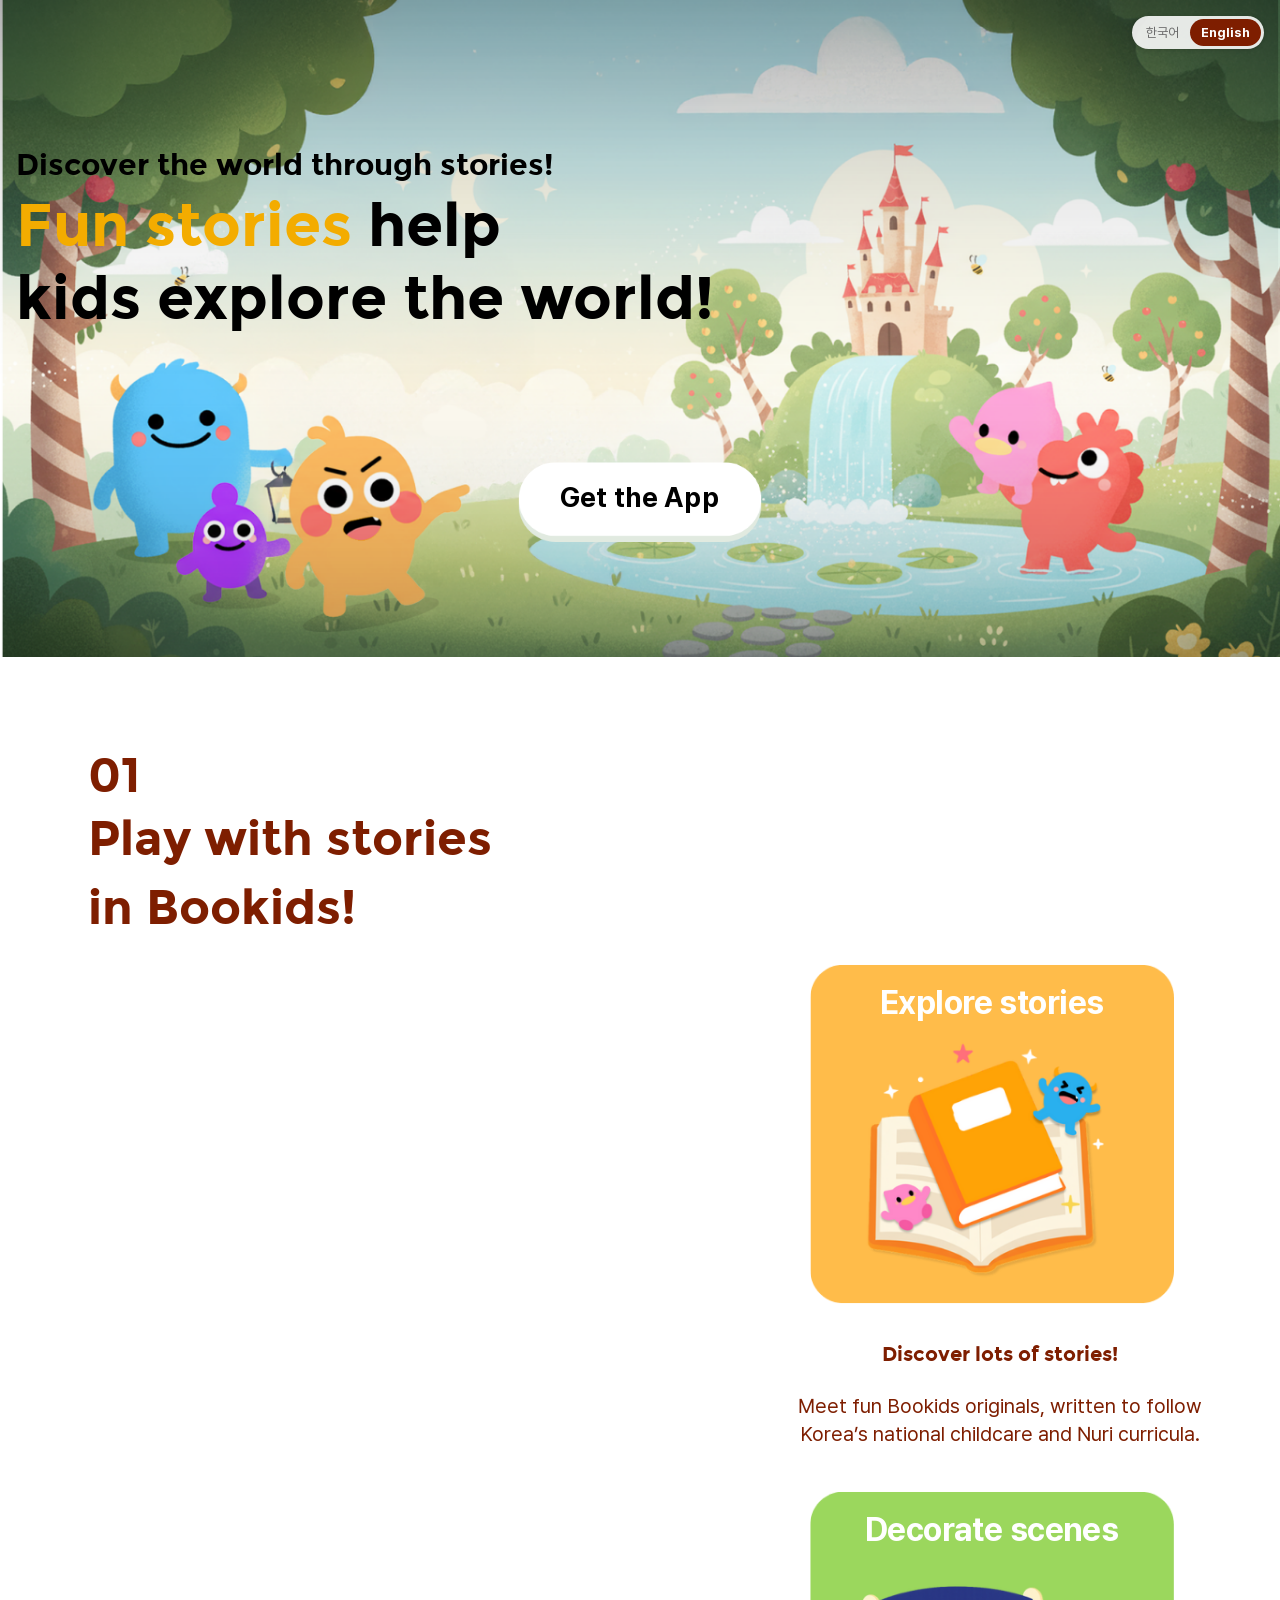
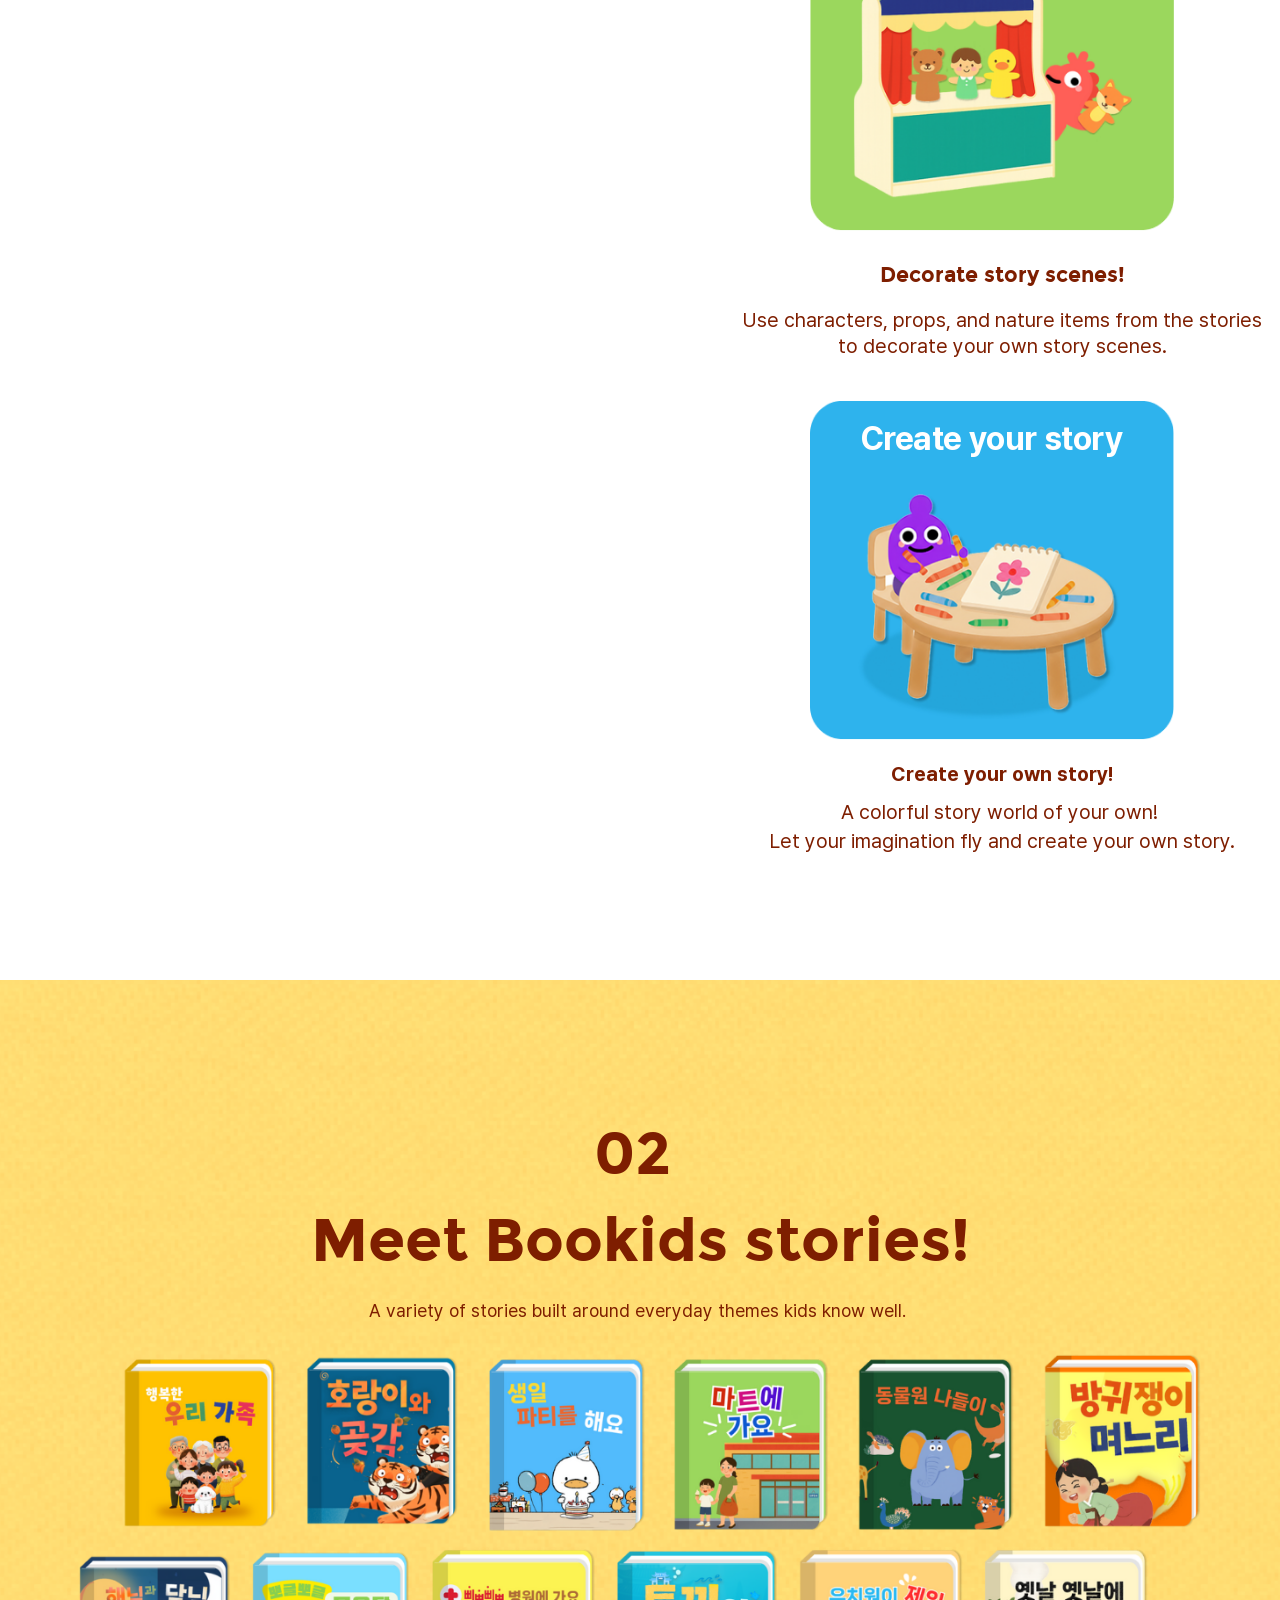
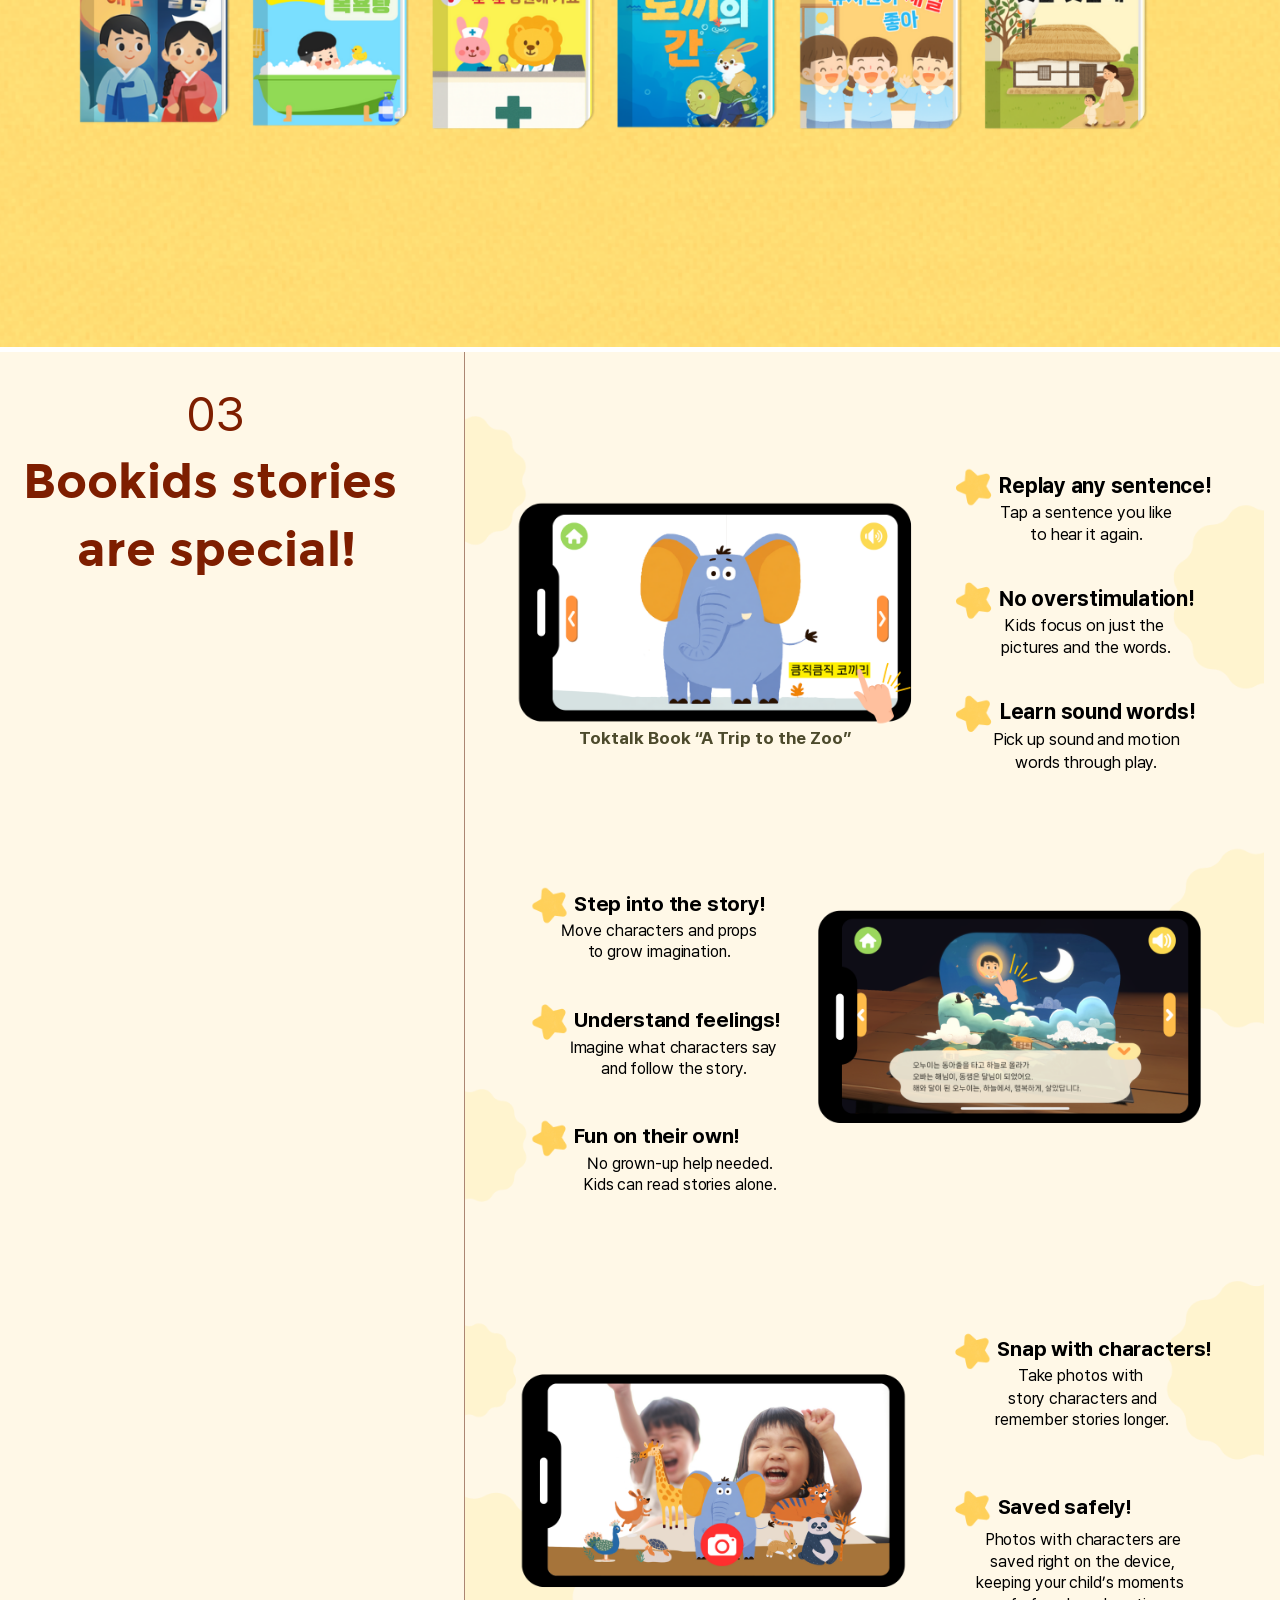
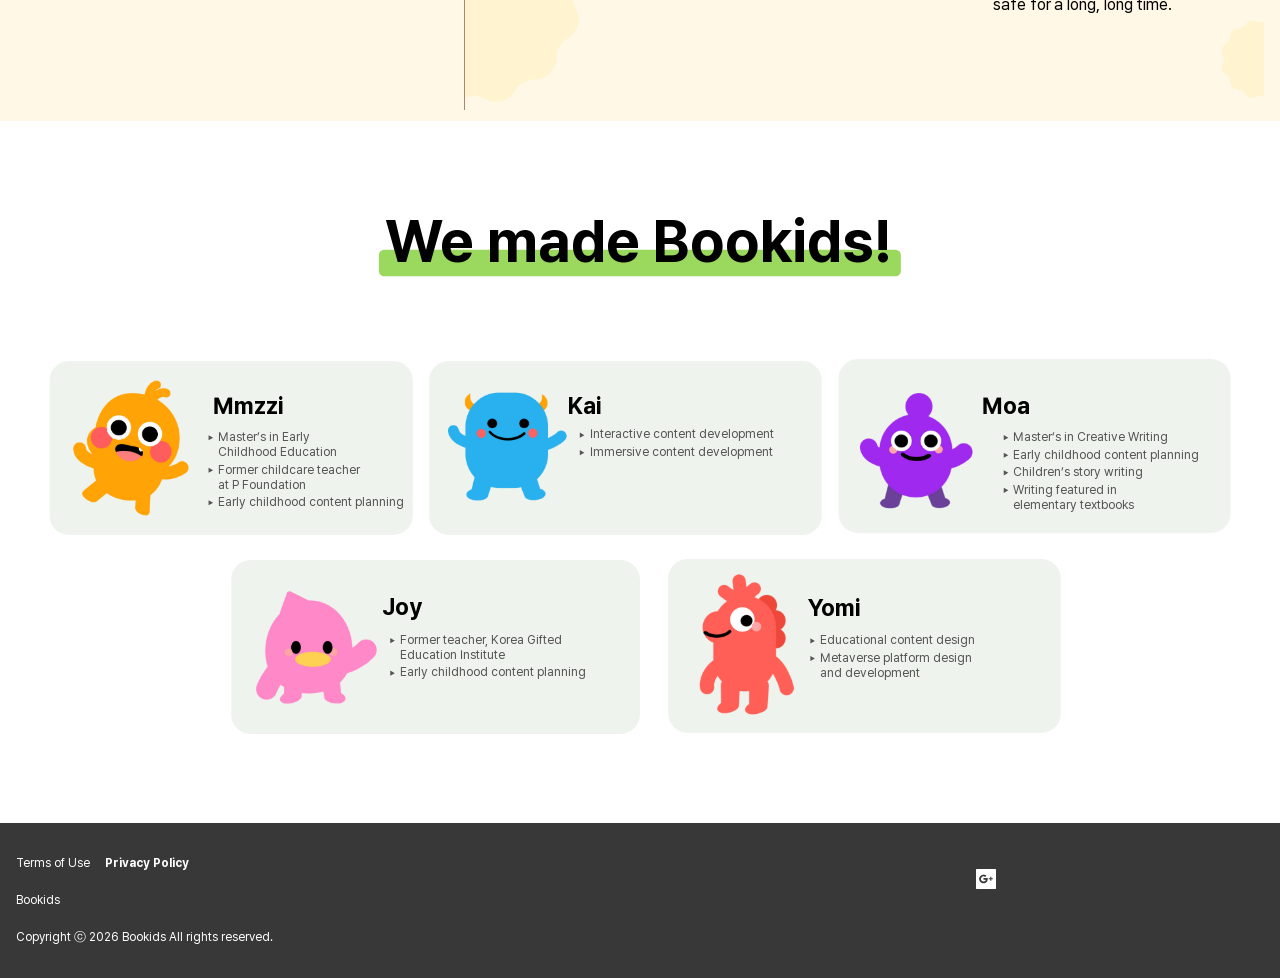
==== kr/en/apps/Bookids/index.html @ b11504cb "아임웹 이식" ====
<!DOCTYPE html>
<html lang="en">
<head>
	<meta charset="utf-8">
	<meta name="viewport" content="width=device-width,viewport-fit=cover,initial-scale=1.0,minimum-scale=1.0,maximum-scale=1.0,user-scalable=no">
	<title>Bookids</title>
	<meta name="description" content="Book for Kids">
	<meta name="keywords" content="Bookids">
	<meta name="application-name" content="Bookids">
	<meta name="msapplication-tooltip" content="Bookids">
	<meta name="theme-color" content="#7e1e00">
	<meta name="msapplication-navbutton-color" content="#7e1e00">
	<meta name="apple-mobile-web-app-status-bar-style" content="default">
	<meta name="naver-site-verification" content="f33d51a31ad42f6ec0239b4553263804b5e55a8d">
	<link rel="canonical" href="https://www.bookidsnco.com/kr/en/apps/Bookids/">
	<link rel="alternate" hreflang="ko" href="https://www.bookidsnco.com/kr/ko/apps/Bookids/">
	<link rel="alternate" hreflang="en" href="https://www.bookidsnco.com/kr/en/apps/Bookids/">
	<link rel="alternate" hreflang="x-default" href="https://www.bookidsnco.com/">

	<meta property="og:type" content="website">
	<meta property="og:url" content="https://www.bookidsnco.com/kr/en/apps/Bookids/">
	<meta property="og:title" content="Bookids">
	<meta property="og:description" content="Book for Kids">
	<meta property="og:image" content="https://www.bookidsnco.com/assets/images/logo.png">
	<meta property="og:image:width" content="673">
	<meta property="og:image:height" content="262">

	<link rel="icon" type="image/png" sizes="196x196" href="../../../../assets/images/icons/favicon-196.png">
	<link rel="apple-touch-icon-precomposed" sizes="152x152" href="../../../../assets/images/icons/apple-touch-icon-152.png">
	<meta name="msapplication-TileImage" content="../../../../assets/images/icons/ms-tile-144.png">
	<meta name="msapplication-square310x310logo" content="../../../../assets/images/icons/ms-square-310.png">

	<link rel="stylesheet" href="../../../../assets/fonts/pretendard/pretendard-dynamic-subset.css">
	<link rel="stylesheet" href="../../../../assets/css/style.css">
	<link rel="stylesheet" href="../../../../assets/css/site.css">
	<script>document.documentElement.className += ' js';</script>

	<script type="application/ld+json">
	{
		"@context": "https://schema.org",
		"@type": "Organization",
		"name": "Bookids",
		"url": "https://www.bookidsnco.com",
		"address": {
			"@type": "PostalAddress",
			"addressCountry": "KR",
			"streetAddress": "서울 강북구 노해로8길 22 (수유동, 경남아너스빌)",
			"postalCode": "01073"
		}
	}
	</script>
</head>
<body>
<nav class="language-switch" aria-label="Language">
	<a href="../../../ko/apps/Bookids/" lang="ko" hreflang="ko" data-language="ko">한국어</a>
	<a href="../../../en/apps/Bookids/" lang="en" hreflang="en" data-language="en" aria-current="true">English</a>
</nav>

<main>

	<!-- ================= PC 화면 (992px 이상) ================= -->
	<div class="pc">

		<section class="sec pc-hero">
			<div class="sec__bg"></div>
			<div class="snow" aria-hidden="true"></div>
			<div class="col">
				<div class="t pc-hero__t1" data-anim="fadeInUp" data-dur="0.7">
					<div class="a"><h6><span class="f30 c-black">Discover the world through stories!</span></h6></div>
				</div>
				<div class="t pc-hero__t2" data-anim="fadeInUp" data-dur="1">
					<div class="a"><h2 class="al"><span class="f60 c-yellow">Fun stories</span><span class="f60 c-black"> help</span></h2></div>
				</div>
				<div class="t pc-hero__t3" data-anim="fadeInUp" data-dur="1">
					<div class="a"><h2 class="al"><span class="f60 c-black">kids explore the world!</span></h2></div>
				</div>
				<div class="pc-hero__btn" data-anim="jackInTheBox" data-dur="0.7" data-delay="1">
					<a class="app-btn a" href="https://bookidsnco.firebaseapp.com/kr/ko/apps/Bookids/open?utm_source=homepage&amp;utm_medium=website&amp;utm_campaign=download_button&amp;utm_content=en_pc">
						<img src="../../../../assets/images/btn-app-download.png" width="310" height="102" alt="Get the App">
						<svg viewBox="0 0 310 102" aria-hidden="true"><text class="ov-button" x="154.7" y="57.5">Get the App</text></svg>
						<span class="app-btn__hover" aria-hidden="true"><svg viewBox="0 0 308 102" preserveAspectRatio="xMidYMid slice" aria-hidden="true"><text class="ov-button" x="153.7" y="57.5">Get the App</text></svg></span>
					</a>
				</div>
			</div>
		</section>

		<div class="pc-play">
			<section class="pc-play__head">
				<div class="col">
					<div class="t pc-play__t1" data-anim="fadeInUp" data-dur="0.9">
						<div class="a"><h2 class="al"><span class="f48"><strong>01</strong></span></h2></div>
					</div>
					<div class="t pc-play__t2" data-anim="fadeInUp" data-dur="0.9">
						<div class="a">
							<h6 class="al lh2"><span class="f48">Play with stories&nbsp;</span></h6>
							<h6 class="al lh2"><span class="f48">in Bookids!</span></h6>
						</div>
					</div>
				</div>
			</section>

			<section class="pc-card">
				<div class="col pc-card__aside">
					<div class="pic pc-card__img" data-anim="fadeInUp" data-dur="0.9" data-delay="0.7">
						<div class="a overlay">
							<img src="../../../../assets/images/feature-stories.png" width="398" height="372" alt="Explore stories" loading="lazy">
							<svg viewBox="0 0 398 372" aria-hidden="true"><text class="ov-feature" x="198.9" y="55">Explore stories</text></svg>
						</div>
					</div>
					<div class="t pc-card__title" data-anim="fadeInUp" data-dur="0.9">
						<div class="a"><h6 class="ac lh2"><span class="f20">Discover lots of stories!&nbsp;</span></h6></div>
					</div>
					<div class="t pc-card__desc" data-anim="fadeInUp" data-dur="0.9">
						<div class="a">
							<p class="ac"><span class="f20">Meet fun Bookids originals, written to follow&nbsp;</span></p>
							<p class="ac"><span class="f20">Korea’s national childcare and Nuri curricula.&nbsp;</span></p>
						</div>
					</div>
				</div>
			</section>

			<section class="pc-card">
				<div class="col pc-card__aside">
					<div class="pic pc-card__img" data-anim="fadeInUp" data-dur="0.9" data-delay="0.7">
						<div class="a overlay">
							<img src="../../../../assets/images/feature-decorate.png" width="398" height="372" alt="Decorate scenes" loading="lazy">
							<svg viewBox="0 0 398 372" aria-hidden="true"><text class="ov-feature" x="198.7" y="55">Decorate scenes</text></svg>
						</div>
					</div>
					<div class="t pc-card__title" data-anim="fadeInUp" data-dur="0.9">
						<div class="a"><h6 class="ac">Decorate story scenes!</h6></div>
					</div>
					<div class="t pc-card__desc" data-anim="fadeInUp" data-dur="0.9">
						<div class="a">
							<p class="ac lh15"><span class="f20">Use characters, props, and nature items from the stories</span></p>
							<p class="ac lh15"><span class="f20">to decorate your own story scenes.</span></p>
						</div>
					</div>
				</div>
			</section>

			<section class="pc-card">
				<div class="col pc-card__aside">
					<div class="pic pc-card__img" data-anim="fadeInUp" data-dur="0.9" data-delay="0.7">
						<div class="a overlay">
							<img src="../../../../assets/images/feature-create.png" width="398" height="372" alt="Create your story" loading="lazy">
							<svg viewBox="0 0 398 372" aria-hidden="true"><text class="ov-feature" x="198.6" y="55">Create your story</text></svg>
						</div>
					</div>
					<div class="t pc-card__title" data-anim="fadeInUp" data-dur="0.9">
						<div class="a"><p class="ac lh2"><span class="f20"><strong>Create your own story!</strong></span></p></div>
					</div>
					<div class="t pc-card__desc" data-anim="fadeInUp" data-dur="0.9">
						<div class="a">
							<p class="ac"><span class="f20">A colorful story world of your own!&nbsp;</span></p>
							<p class="ac"><span class="f20">Let your imagination fly and create your own story.</span></p>
						</div>
					</div>
				</div>
			</section>
		</div>

		<div class="pc-gap-82"></div>

		<section class="sec pc-books">
			<div class="sec__bg"></div>
			<div class="col">
				<div class="t pc-books__title" data-anim="fadeInUp" data-dur="0.7">
					<div class="a">
						<h1 class="ac lh1"><span class="f60">02&nbsp;</span></h1>
						<h1 class="ac lh1"><span class="f60">Meet Bookids stories!</span></h1>
					</div>
				</div>
				<div class="t pc-books__desc" data-anim="fadeInUp" data-dur="0.7">
					<div class="a"><p class="ac lh15"><span class="f18">A variety of stories built around everyday themes kids know well.&nbsp;</span></p></div>
				</div>
				<div class="pic pc-books__img">
					<img src="../../../../assets/images/books.png" width="1278" height="428" alt="Bookids storybook covers" loading="lazy">
				</div>
			</div>
		</section>

		<div class="pc-gap-5"></div>

		<section class="pc-special">
			<div class="pc-special__aside">
				<div class="pc-special__sticky">
					<div class="t pc-special__t">
						<div class="a">
							<p class="ac lh115"><span class="f48">03</span></p>
							<h6 class="ac lh15"><span class="f48">Bookids stories&nbsp;</span></h6>
							<h6 class="ac lh15"><span class="f48">are special!</span></h6>
							<p><br></p>
						</div>
					</div>
				</div>
			</div>
			<div class="pc-special__main">
				<div class="overlay">
					<img src="../../../../assets/images/special-1.png" width="1920" height="1080" alt="Replay any sentence, no overstimulation, learn sound words" loading="lazy">
					<svg viewBox="0 0 1920 1080" preserveAspectRatio="xMidYMid slice" aria-hidden="true"><text class="ov-title" x="1276.5" y="330.2">Replay any sentence!</text><text class="ov-text" x="1480.1" y="390.5">Tap a sentence you like</text><text class="ov-text" x="1480.5" y="442.5">to hear it again.</text><text class="ov-title" x="1276" y="596.2">No overstimulation!</text><text class="ov-text" x="1475.6" y="655.5">Kids focus on just the</text><text class="ov-text" x="1480.2" y="707.5">pictures and the words.</text><text class="ov-title" x="1278" y="862.2">Learn sound words!</text><text class="ov-text" x="1480.3" y="923.5">Pick up sound and motion</text><text class="ov-text" x="1480.3" y="976.5">words through play.</text><text class="ov-caption" x="608.1" y="920.5">Toktalk Book “A Trip to the Zoo”</text></svg>
				</div>
				<div class="overlay">
					<img src="../../../../assets/images/special-2.png" width="1920" height="1080" alt="Step into the story, understand feelings, fun on their own" loading="lazy">
					<svg viewBox="0 0 1920 1080" aria-hidden="true"><text class="ov-title" x="262" y="237.2">Step into the story!</text><text class="ov-text" x="466.9" y="298.5">Move characters and props</text><text class="ov-text" x="466.8" y="349.5">to grow imagination.</text><text class="ov-title" x="262.5" y="516.2">Understand feelings!</text><text class="ov-text" x="501.1" y="578.5">Imagine what characters say</text><text class="ov-text" x="501.8" y="630.5">and follow the story.</text><text class="ov-title" x="263" y="796.2">Fun on their own!</text><text class="ov-text" x="516.3" y="858.5">No grown-up help needed.</text><text class="ov-text" x="515.9" y="909.5">Kids can read stories alone.</text></svg>
				</div>
				<div class="overlay">
					<img src="../../../../assets/images/special-3.png" width="1920" height="1080" alt="Snap with characters, saved safely" loading="lazy">
					<svg viewBox="0 0 1920 1080" aria-hidden="true"><text class="ov-title" x="1279" y="228.2">Snap with characters!</text><text class="ov-text" x="1479.1" y="289.5">Take photos with</text><text class="ov-text" x="1483.7" y="342.5">story characters and</text><text class="ov-text" x="1483.4" y="393.5">remember stories longer.</text><text class="ov-title" x="1280" y="608.2">Saved safely!</text><text class="ov-text" x="1483.9" y="681.5">Photos with characters are</text><text class="ov-text" x="1483.9" y="734.5">saved right on the device,</text><text class="ov-text" x="1478.6" y="785.5">keeping your child’s moments</text><text class="ov-text" x="1484" y="837.5">safe for a long, long time.</text></svg>
				</div>
			</div>
		</section>

		<div class="pc-gap-11"></div>

		<section class="pc-team">
			<div class="team">
				<svg viewBox="0 0 1920 1080"><rect class="ov-bar" x="558.3" y="198" width="803" height="41" rx="8"/><text class="ov-heading" x="957.3" y="217.5">We made Bookids!</text></svg>
				<div class="team-card team-card--ddobi">
					<img class="team-card__background" src="../../../../assets/images/team/ddobi-background.png" width="560" height="268" alt="" loading="lazy">
					<img class="team-card__character" src="../../../../assets/images/team/ddobi-character.png" width="185" height="215" alt="" loading="lazy">
					<svg viewBox="0 0 560 268"><text class="ov-name" x="252" y="81">Mmzzi</text><path class="ov-dot" d="M245.5 114.1L252.5 118.1L245.5 122.1Z"/><text class="ov-bullet" x="260.5" y="123.2">Master’s in Early</text><text class="ov-bullet" x="260.5" y="146.2">Childhood Education</text><path class="ov-dot" d="M245.5 164.1L252.5 168.1L245.5 172.1Z"/><text class="ov-bullet" x="260.5" y="173.2">Former childcare teacher</text><text class="ov-bullet" x="260.5" y="196.2">at P Foundation</text><path class="ov-dot" d="M245.5 214.1L252.5 218.1L245.5 222.1Z"/><text class="ov-bullet" x="260.5" y="223.2">Early childhood content planning</text></svg>
				</div>
				<div class="team-card team-card--chacha">
					<img class="team-card__background" src="../../../../assets/images/team/chacha-background.png" width="605" height="268" alt="" loading="lazy">
					<img class="team-card__character" src="../../../../assets/images/team/chacha-character.png" width="189" height="172" alt="" loading="lazy">
					<svg viewBox="0 0 605 268"><text class="ov-name" x="214" y="81">Kai</text><path class="ov-dot" d="M232 110.1L239 114.1L232 118.1Z"/><text class="ov-bullet" x="247" y="119.2">Interactive content development</text><path class="ov-dot" d="M232 137.1L239 141.1L232 145.1Z"/><text class="ov-bullet" x="247" y="146.2">Immersive content development</text></svg>
				</div>
				<div class="team-card team-card--mari">
					<img class="team-card__background" src="../../../../assets/images/team/mari-background.png" width="606" height="268" alt="" loading="lazy">
					<img class="team-card__character" src="../../../../assets/images/team/mari-character.png" width="178" height="185" alt="" loading="lazy">
					<svg viewBox="0 0 606 268"><text class="ov-name" x="221" y="84">Moa</text><path class="ov-dot" d="M255 117.1L262 121.1L255 125.1Z"/><text class="ov-bullet" x="270" y="126.2">Master’s in Creative Writing</text><path class="ov-dot" d="M255 144.1L262 148.1L255 152.1Z"/><text class="ov-bullet" x="270" y="153.2">Early childhood content planning</text><path class="ov-dot" d="M255 171.1L262 175.1L255 179.1Z"/><text class="ov-bullet" x="270" y="180.2">Children’s story writing</text><path class="ov-dot" d="M255 198.1L262 202.1L255 206.1Z"/><text class="ov-bullet" x="270" y="207.2">Writing featured in</text><text class="ov-bullet" x="270" y="230.2">elementary textbooks</text></svg>
				</div>
				<div class="team-card team-card--miho">
					<img class="team-card__background" src="../../../../assets/images/team/miho-background.png" width="630" height="268" alt="" loading="lazy">
					<img class="team-card__character" src="../../../../assets/images/team/miho-character.png" width="192" height="180" alt="" loading="lazy">
					<svg viewBox="0 0 630 268"><text class="ov-name" x="232" y="85">Joy</text><path class="ov-dot" d="M245 120.1L252 124.1L245 128.1Z"/><text class="ov-bullet" x="260" y="129.2">Former teacher, Korea Gifted</text><text class="ov-bullet" x="260" y="152.2">Education Institute</text><path class="ov-dot" d="M245 170.1L252 174.1L245 178.1Z"/><text class="ov-bullet" x="260" y="179.2">Early childhood content planning</text></svg>
				</div>
				<div class="team-card team-card--kuku">
					<img class="team-card__background" src="../../../../assets/images/team/kuku-background.png" width="605" height="268" alt="" loading="lazy">
					<img class="team-card__character" src="../../../../assets/images/team/kuku-character.png" width="150" height="222" alt="" loading="lazy">
					<svg viewBox="0 0 605 268"><text class="ov-name" x="215" y="88">Yomi</text><path class="ov-dot" d="M219 122.1L226 126.1L219 130.1Z"/><text class="ov-bullet" x="234" y="131.2">Educational content design</text><path class="ov-dot" d="M219 149.1L226 153.1L219 157.1Z"/><text class="ov-bullet" x="234" y="158.2">Metaverse platform design</text><text class="ov-bullet" x="234" y="181.2">and development</text></svg>
				</div>
			</div>
		</section>

	</div>

	<!-- ================= 모바일 화면 (991px 이하) ================= -->
	<div class="mo">

		<section class="sec mo-hero">
			<div class="sec__bg"></div>
			<div class="col">
				<div class="t mo-hero__t1" data-anim="fadeInUp" data-dur="0.7">
					<div class="a"><h6 class="al lh115"><span class="f40 c-black">Learn the world&nbsp;</span><span class="c-black"><br></span><span class="f40 c-black">with stories!</span></h6></div>
				</div>
				<div class="t mo-hero__t2" data-anim="fadeInUp" data-dur="0.7">
					<div class="a"><h6 class="al"><span class="f16 c-black">Fun stories help</span><span class="c-black"><br>kids explore the world.&nbsp;</span></h6></div>
				</div>
				<div class="mo-hero__btn" data-anim="rotateIn" data-dur="0.7">
					<a class="app-btn a" href="https://bookidsnco.firebaseapp.com/kr/ko/apps/Bookids/open?utm_source=homepage&amp;utm_medium=website&amp;utm_campaign=download_button&amp;utm_content=en_mobile">
						<img src="../../../../assets/images/btn-app-download.png" width="310" height="102" alt="Get the App">
						<svg viewBox="0 0 310 102" aria-hidden="true"><text class="ov-button" x="154.7" y="57.5">Get the App</text></svg>
						<span class="app-btn__hover" aria-hidden="true"><svg viewBox="0 0 308 102" preserveAspectRatio="xMidYMid slice" aria-hidden="true"><text class="ov-button" x="153.7" y="57.5">Get the App</text></svg></span>
					</a>
				</div>
			</div>
		</section>

		<section class="mo-play">
			<div class="col">
				<div class="t mo-play__title" data-anim="fadeInUp" data-dur="0.7">
					<div class="a">
						<h6><span class="f36">01&nbsp;</span></h6>
						<h6><span class="f36">Play with stories&nbsp;</span></h6>
						<h6><span class="f36">in Bookids!</span></h6>
					</div>
				</div>

				<div class="pic mo-play__img">
					<div class="overlay">
						<img src="../../../../assets/images/feature-stories.png" width="398" height="372" style="height:236px" alt="Explore stories" loading="lazy">
						<svg viewBox="0 0 398 372" aria-hidden="true"><text class="ov-feature" x="198.9" y="55">Explore stories</text></svg>
					</div>
				</div>
				<div class="t">
					<div class="a"><h6 class="ac"><span class="f20">Discover lots of stories!</span></h6></div>
				</div>
				<div class="t">
					<div class="a">
						<p class="ac"><span class="f20">Fun Bookids originals based on</span></p>
						<p class="ac"><span class="f20">the 2019 revised Nuri Curriculum.</span></p>
					</div>
				</div>

				<div class="pic mo-play__img">
					<div class="overlay">
						<img src="../../../../assets/images/feature-decorate.png" width="398" height="372" style="height:251px" alt="Decorate scenes" loading="lazy">
						<svg viewBox="0 0 398 372" aria-hidden="true"><text class="ov-feature" x="198.7" y="55">Decorate scenes</text></svg>
					</div>
				</div>
				<div class="t">
					<div class="a"><h6 class="ac"><span class="f20">Decorate story scenes!</span></h6></div>
				</div>
				<div class="t">
					<div class="a">
						<p class="ac"><span class="f20">Use characters, props,&nbsp;</span></p>
						<p class="ac"><span class="f20">and nature items from the stories</span></p>
						<p class="ac"><span class="f20">to decorate your own story scenes.</span></p>
					</div>
				</div>

				<div class="pic mo-play__img">
					<div class="overlay">
						<img src="../../../../assets/images/feature-create.png" width="398" height="372" style="height:254px" alt="Create your story" loading="lazy">
						<svg viewBox="0 0 398 372" aria-hidden="true"><text class="ov-feature" x="198.6" y="55">Create your story</text></svg>
					</div>
				</div>
				<div class="t">
					<div class="a"><h6 class="ac"><span class="f20">Create your own story!</span></h6></div>
				</div>
				<div class="t">
					<div class="a">
						<p class="ac"><span class="f20">A colorful story world of your own!</span></p>
						<p class="ac"><span class="f20">Let your imagination fly</span></p>
						<p class="ac"><span class="f20">and create your own story.</span></p>
					</div>
				</div>
			</div>
		</section>

		<section class="sec mo-books">
			<div class="sec__bg"></div>
			<div class="col">
				<div class="t mo-books__title" data-anim="fadeInUp" data-dur="0.7">
					<div class="a">
						<h6><span class="f36">03</span></h6>
						<h6><span class="f36">Meet&nbsp;</span></h6>
						<h6><span class="f36">Bookids stories!</span></h6>
					</div>
				</div>
				<div class="t mo-books__desc" data-anim="fadeInUp" data-dur="0.7">
					<div class="a">
						<p class="ac"><span class="f20">A variety of stories built around</span></p>
						<p class="ac"><span class="f20">everyday themes kids know well.</span></p>
					</div>
				</div>
				<div class="mo-books__img">
					<img src="../../../../assets/images/books.png" width="1278" height="428" alt="Bookids storybook covers" loading="lazy">
				</div>
			</div>
		</section>

		<section class="mo-special">
			<div class="col">
				<div class="t mo-special__title" data-anim="fadeInUp" data-dur="0.7">
					<div class="a">
						<h6><span class="f36">03</span></h6>
						<h6><span class="f36">Bookids stories&nbsp;</span></h6>
						<h6><span class="f36">are special!</span></h6>
					</div>
				</div>
				<div class="overlay">
					<img src="../../../../assets/images/special-1.png" width="1920" height="1080" alt="Replay any sentence, no overstimulation, learn sound words" loading="lazy">
					<svg viewBox="0 0 1920 1080" aria-hidden="true"><text class="ov-title" x="1276.5" y="330.2">Replay any sentence!</text><text class="ov-text" x="1480.1" y="390.5">Tap a sentence you like</text><text class="ov-text" x="1480.5" y="442.5">to hear it again.</text><text class="ov-title" x="1276" y="596.2">No overstimulation!</text><text class="ov-text" x="1475.6" y="655.5">Kids focus on just the</text><text class="ov-text" x="1480.2" y="707.5">pictures and the words.</text><text class="ov-title" x="1278" y="862.2">Learn sound words!</text><text class="ov-text" x="1480.3" y="923.5">Pick up sound and motion</text><text class="ov-text" x="1480.3" y="976.5">words through play.</text><text class="ov-caption" x="608.1" y="920.5">Toktalk Book “A Trip to the Zoo”</text></svg>
				</div>
				<div class="overlay">
					<img src="../../../../assets/images/special-2.png" width="1920" height="1080" alt="Step into the story, understand feelings, fun on their own" loading="lazy">
					<svg viewBox="0 0 1920 1080" aria-hidden="true"><text class="ov-title" x="262" y="237.2">Step into the story!</text><text class="ov-text" x="466.9" y="298.5">Move characters and props</text><text class="ov-text" x="466.8" y="349.5">to grow imagination.</text><text class="ov-title" x="262.5" y="516.2">Understand feelings!</text><text class="ov-text" x="501.1" y="578.5">Imagine what characters say</text><text class="ov-text" x="501.8" y="630.5">and follow the story.</text><text class="ov-title" x="263" y="796.2">Fun on their own!</text><text class="ov-text" x="516.3" y="858.5">No grown-up help needed.</text><text class="ov-text" x="515.9" y="909.5">Kids can read stories alone.</text></svg>
				</div>
				<div class="overlay">
					<img src="../../../../assets/images/special-3.png" width="1920" height="1080" alt="Snap with characters, saved safely" loading="lazy">
					<svg viewBox="0 0 1920 1080" aria-hidden="true"><text class="ov-title" x="1279" y="228.2">Snap with characters!</text><text class="ov-text" x="1479.1" y="289.5">Take photos with</text><text class="ov-text" x="1483.7" y="342.5">story characters and</text><text class="ov-text" x="1483.4" y="393.5">remember stories longer.</text><text class="ov-title" x="1280" y="608.2">Saved safely!</text><text class="ov-text" x="1483.9" y="681.5">Photos with characters are</text><text class="ov-text" x="1483.9" y="734.5">saved right on the device,</text><text class="ov-text" x="1478.6" y="785.5">keeping your child’s moments</text><text class="ov-text" x="1484" y="837.5">safe for a long, long time.</text></svg>
				</div>
			</div>
		</section>

		<section class="mo-team">
			<div class="col">
				<div class="team">
					<svg viewBox="0 0 1920 1080"><rect class="ov-bar" x="558.3" y="198" width="803" height="41" rx="8"/><text class="ov-heading" x="957.3" y="217.5">We made Bookids!</text></svg>
					<div class="team-card team-card--ddobi">
						<img class="team-card__background" src="../../../../assets/images/team/ddobi-background.png" width="560" height="268" alt="" loading="lazy">
						<img class="team-card__character" src="../../../../assets/images/team/ddobi-character.png" width="185" height="215" alt="" loading="lazy">
						<svg viewBox="0 0 560 268"><text class="ov-name" x="252" y="81">Mmzzi</text><path class="ov-dot" d="M245.5 114.1L252.5 118.1L245.5 122.1Z"/><text class="ov-bullet" x="260.5" y="123.2">Master’s in Early</text><text class="ov-bullet" x="260.5" y="146.2">Childhood Education</text><path class="ov-dot" d="M245.5 164.1L252.5 168.1L245.5 172.1Z"/><text class="ov-bullet" x="260.5" y="173.2">Former childcare teacher</text><text class="ov-bullet" x="260.5" y="196.2">at P Foundation</text><path class="ov-dot" d="M245.5 214.1L252.5 218.1L245.5 222.1Z"/><text class="ov-bullet" x="260.5" y="223.2">Early childhood content planning</text></svg>
					</div>
					<div class="team-card team-card--chacha">
						<img class="team-card__background" src="../../../../assets/images/team/chacha-background.png" width="605" height="268" alt="" loading="lazy">
						<img class="team-card__character" src="../../../../assets/images/team/chacha-character.png" width="189" height="172" alt="" loading="lazy">
						<svg viewBox="0 0 605 268"><text class="ov-name" x="214" y="81">Kai</text><path class="ov-dot" d="M232 110.1L239 114.1L232 118.1Z"/><text class="ov-bullet" x="247" y="119.2">Interactive content development</text><path class="ov-dot" d="M232 137.1L239 141.1L232 145.1Z"/><text class="ov-bullet" x="247" y="146.2">Immersive content development</text></svg>
					</div>
					<div class="team-card team-card--mari">
						<img class="team-card__background" src="../../../../assets/images/team/mari-background.png" width="606" height="268" alt="" loading="lazy">
						<img class="team-card__character" src="../../../../assets/images/team/mari-character.png" width="178" height="185" alt="" loading="lazy">
						<svg viewBox="0 0 606 268"><text class="ov-name" x="221" y="84">Moa</text><path class="ov-dot" d="M255 117.1L262 121.1L255 125.1Z"/><text class="ov-bullet" x="270" y="126.2">Master’s in Creative Writing</text><path class="ov-dot" d="M255 144.1L262 148.1L255 152.1Z"/><text class="ov-bullet" x="270" y="153.2">Early childhood content planning</text><path class="ov-dot" d="M255 171.1L262 175.1L255 179.1Z"/><text class="ov-bullet" x="270" y="180.2">Children’s story writing</text><path class="ov-dot" d="M255 198.1L262 202.1L255 206.1Z"/><text class="ov-bullet" x="270" y="207.2">Writing featured in</text><text class="ov-bullet" x="270" y="230.2">elementary textbooks</text></svg>
					</div>
					<div class="team-card team-card--miho">
						<img class="team-card__background" src="../../../../assets/images/team/miho-background.png" width="630" height="268" alt="" loading="lazy">
						<img class="team-card__character" src="../../../../assets/images/team/miho-character.png" width="192" height="180" alt="" loading="lazy">
						<svg viewBox="0 0 630 268"><text class="ov-name" x="232" y="85">Joy</text><path class="ov-dot" d="M245 120.1L252 124.1L245 128.1Z"/><text class="ov-bullet" x="260" y="129.2">Former teacher, Korea Gifted</text><text class="ov-bullet" x="260" y="152.2">Education Institute</text><path class="ov-dot" d="M245 170.1L252 174.1L245 178.1Z"/><text class="ov-bullet" x="260" y="179.2">Early childhood content planning</text></svg>
					</div>
					<div class="team-card team-card--kuku">
						<img class="team-card__background" src="../../../../assets/images/team/kuku-background.png" width="605" height="268" alt="" loading="lazy">
						<img class="team-card__character" src="../../../../assets/images/team/kuku-character.png" width="150" height="222" alt="" loading="lazy">
						<svg viewBox="0 0 605 268"><text class="ov-name" x="215" y="88">Yomi</text><path class="ov-dot" d="M219 122.1L226 126.1L219 130.1Z"/><text class="ov-bullet" x="234" y="131.2">Educational content design</text><path class="ov-dot" d="M219 149.1L226 153.1L219 157.1Z"/><text class="ov-bullet" x="234" y="158.2">Metaverse platform design</text><text class="ov-bullet" x="234" y="181.2">and development</text></svg>
					</div>
				</div>
			</div>
		</section>

		<section class="mo-info">
			<div class="col">
				<div class="mo-info__line" data-anim="fadeInUp" data-dur="0.7"><div class="a"></div></div>
				<div class="pic mo-info__logo" data-anim="fadeInUp" data-dur="0.7">
					<img class="a" src="../../../../assets/images/logo.png" width="673" height="262" alt="Bookids" loading="lazy">
				</div>
				<div class="t mo-info__text" data-anim="fadeInUp" data-dur="0.7">
					<div class="a">
						<p class="ac"><span class="f13">Bookids&amp;Co | CEO Kim Miji<br>Business registration no. 0399-43-01420&nbsp;</span></p>
						<p class="ac"><span class="f13">ddb.universe@gamail.com<br>Terms of Use | Privacy Policy</span></p>
					</div>
				</div>
			</div>
		</section>

	</div>
</main>

<footer class="footer">
	<div class="footer__inner">
		<div class="footer__main">
			<ul class="footer__nav">
				<li><a href="?mode=policy" data-policy="policy">Terms of Use</a></li>
				<li class="is-bold"><a href="?mode=privacy" data-policy="privacy">Privacy Policy</a></li>
			</ul>
			<div class="footer__brand">Bookids</div>
			<div class="footer__copy">Copyright ⓒ 2026 Bookids All rights reserved.</div>
		</div>
		<div class="footer__sns">
			<a href="mailto:support@bookidsnco.com">
				<svg viewBox="0 0 1024 1024" aria-hidden="true"><path transform="matrix(1 0 0 -1 0 960)" d="M992 960H32Q19 960 9.5 950.5Q0 941 0 928V-32Q0 -45 9.5 -54.5Q19 -64 32 -64H992Q1005 -64 1014.5 -54.5Q1024 -45 1024 -32V928Q1024 941 1014.5 950.5Q1005 960 992 960ZM542 290Q512 257 470 240Q429 224 385.0 224.5Q341 225 299 241Q256 258 224 291Q192 324 176 365Q160 407 160.5 450.0Q161 493 177 534Q194 575 227 608Q259 639 299 655Q338 671 379.5 672.0Q421 673 461 658Q501 644 534 614L469 549Q433 584 380.5 582.5Q328 581 291 544Q253 506 252.0 450.0Q251 394 290 355Q328 316 385.0 315.5Q442 315 478 354Q488 364 494.0 377.0Q500 390 502 405H384V494H595Q604 437 592.0 383.0Q580 329 542 290ZM864 432H786V354H730V432H651V488H730V566H786V488H864Z"/></svg>
				<span class="sr-only">Email us</span>
			</a>
		</div>
	</div>
</footer>

<script src="../../../../assets/js/site.js" defer></script>
<script src="../../../../assets/js/main.js" defer></script>
</body>
</html>
---- assets/fonts/pretendard/pretendard-dynamic-subset.css ----
/* Pretendard (SIL Open Font License 1.1) - 400/700 dynamic subset */
@font-face{font-family:'Pretendard';font-style:normal;font-display:swap;font-weight:400;src:url(./Pretendard-Regular.subset.0.woff2) format('woff2');unicode-range:U+f9ca-fa0b, U+ff03-ff05, U+ff07, U+ff0a-ff0b, U+ff0d-ff19, U+ff1b, U+ff1d, U+ff20-ff5b, U+ff5d, U+ffe0-ffe3, U+ffe5-ffe6}
@font-face{font-family:'Pretendard';font-style:normal;font-display:swap;font-weight:400;src:url(./Pretendard-Regular.subset.1.woff2) format('woff2');unicode-range:U+d723-d728, U+d72a-d733, U+d735-d748, U+d74a-d74f, U+d752-d753, U+d755-d757, U+d75a-d75f, U+d762-d764, U+d766-d768, U+d76a-d76b, U+d76d-d76f, U+d771-d787, U+d789-d78b, U+d78d-d78f, U+d791-d797, U+d79a, U+d79c, U+d79e-d7a3, U+f900-f909, U+f90b-f92e}
@font-face{font-family:'Pretendard';font-style:normal;font-display:swap;font-weight:400;src:url(./Pretendard-Regular.subset.2.woff2) format('woff2');unicode-range:U+d679-d68b, U+d68e-d69e, U+d6a0, U+d6a2-d6a7, U+d6a9-d6c3, U+d6c6-d6c7, U+d6c9-d6cb, U+d6cd-d6d3, U+d6d5-d6d6, U+d6d8-d6e3, U+d6e5-d6e7, U+d6e9-d6fb, U+d6fd-d717, U+d719-d71f, U+d721-d722}
@font-face{font-family:'Pretendard';font-style:normal;font-display:swap;font-weight:400;src:url(./Pretendard-Regular.subset.3.woff2) format('woff2');unicode-range:U+d5bc-d5c7, U+d5ca-d5cb, U+d5cd-d5cf, U+d5d1-d5d7, U+d5d9-d5da, U+d5dc, U+d5de-d5e3, U+d5e6-d5e7, U+d5e9-d5eb, U+d5ed-d5f6, U+d5f8, U+d5fa-d5ff, U+d602-d603, U+d605-d607, U+d609-d60f, U+d612-d613, U+d616-d61b, U+d61d-d637, U+d63a-d63b, U+d63d-d63f, U+d641-d647, U+d64a-d64c, U+d64e-d653, U+d656-d657, U+d659-d65b, U+d65d-d666, U+d668, U+d66a-d678}
@font-face{font-family:'Pretendard';font-style:normal;font-display:swap;font-weight:400;src:url(./Pretendard-Regular.subset.4.woff2) format('woff2');unicode-range:U+d507, U+d509-d50b, U+d50d-d513, U+d515-d53b, U+d53e-d53f, U+d541-d543, U+d545-d54c, U+d54e, U+d550, U+d552-d557, U+d55a-d55b, U+d55d-d55f, U+d561-d564, U+d566-d567, U+d56a, U+d56c, U+d56e-d573, U+d576-d577, U+d579-d583, U+d585-d586, U+d58a-d5a4, U+d5a6-d5bb}
@font-face{font-family:'Pretendard';font-style:normal;font-display:swap;font-weight:400;src:url(./Pretendard-Regular.subset.5.woff2) format('woff2');unicode-range:U+d464-d477, U+d47a-d47b, U+d47d-d47f, U+d481-d487, U+d489-d48a, U+d48c, U+d48e-d4e7, U+d4e9-d503, U+d505-d506}
@font-face{font-family:'Pretendard';font-style:normal;font-display:swap;font-weight:400;src:url(./Pretendard-Regular.subset.6.woff2) format('woff2');unicode-range:U+d3bf-d3c7, U+d3ca-d3cf, U+d3d1-d3eb, U+d3ee-d3ef, U+d3f1-d3f3, U+d3f5-d3fb, U+d3fd-d400, U+d402-d45b, U+d45d-d463}
@font-face{font-family:'Pretendard';font-style:normal;font-display:swap;font-weight:400;src:url(./Pretendard-Regular.subset.7.woff2) format('woff2');unicode-range:U+d2ff, U+d302-d304, U+d306-d30b, U+d30f, U+d311-d313, U+d315-d31b, U+d31e, U+d322-d324, U+d326-d327, U+d32a-d32b, U+d32d-d32f, U+d331-d337, U+d339-d33c, U+d33e-d37b, U+d37e-d37f, U+d381-d383, U+d385-d38b, U+d38e-d390, U+d392-d397, U+d39a-d39b, U+d39d-d39f, U+d3a1-d3a7, U+d3a9-d3aa, U+d3ac, U+d3ae-d3b3, U+d3b5-d3b7, U+d3b9-d3bb, U+d3bd-d3be}
@font-face{font-family:'Pretendard';font-style:normal;font-display:swap;font-weight:400;src:url(./Pretendard-Regular.subset.8.woff2) format('woff2');unicode-range:U+d257-d27f, U+d281-d29b, U+d29d-d29f, U+d2a1-d2ab, U+d2ad-d2b7, U+d2ba-d2bb, U+d2bd-d2bf, U+d2c1-d2c7, U+d2c9-d2ef, U+d2f2-d2f3, U+d2f5-d2f7, U+d2f9-d2fe}
@font-face{font-family:'Pretendard';font-style:normal;font-display:swap;font-weight:400;src:url(./Pretendard-Regular.subset.9.woff2) format('woff2');unicode-range:U+d1b4, U+d1b6-d1f3, U+d1f5-d22b, U+d22e-d22f, U+d231-d233, U+d235-d23b, U+d23d-d240, U+d242-d256}
@font-face{font-family:'Pretendard';font-style:normal;font-display:swap;font-weight:400;src:url(./Pretendard-Regular.subset.10.woff2) format('woff2');unicode-range:U+d105-d12f, U+d132-d133, U+d135-d137, U+d139-d13f, U+d141-d142, U+d144, U+d146-d14b, U+d14e-d14f, U+d151-d153, U+d155-d15b, U+d15e-d187, U+d189-d19f, U+d1a2-d1a3, U+d1a5-d1a7, U+d1a9-d1af, U+d1b2-d1b3}
@font-face{font-family:'Pretendard';font-style:normal;font-display:swap;font-weight:400;src:url(./Pretendard-Regular.subset.11.woff2) format('woff2');unicode-range:U+d04b-d04f, U+d051-d057, U+d059-d06b, U+d06d-d06f, U+d071-d073, U+d075-d07b, U+d07e-d0a3, U+d0a6-d0a7, U+d0a9-d0ab, U+d0ad-d0b3, U+d0b6, U+d0b8, U+d0ba-d0bf, U+d0c2-d0c3, U+d0c5-d0c7, U+d0c9-d0cf, U+d0d2, U+d0d6-d0db, U+d0de-d0df, U+d0e1-d0e3, U+d0e5-d0eb, U+d0ee-d0f0, U+d0f2-d104}
@font-face{font-family:'Pretendard';font-style:normal;font-display:swap;font-weight:400;src:url(./Pretendard-Regular.subset.12.woff2) format('woff2');unicode-range:U+cfa2-cfc3, U+cfc5-cfdf, U+cfe2-cfe3, U+cfe5-cfe7, U+cfe9-cff4, U+cff6-cffb, U+cffd-cfff, U+d001-d003, U+d005-d017, U+d019-d033, U+d036-d037, U+d039-d03b, U+d03d-d04a}
@font-face{font-family:'Pretendard';font-style:normal;font-display:swap;font-weight:400;src:url(./Pretendard-Regular.subset.13.woff2) format('woff2');unicode-range:U+cef0-cef3, U+cef6, U+cef9-ceff, U+cf01-cf03, U+cf05-cf07, U+cf09-cf0f, U+cf11-cf12, U+cf14-cf1b, U+cf1d-cf1f, U+cf21-cf2f, U+cf31-cf53, U+cf56-cf57, U+cf59-cf5b, U+cf5d-cf63, U+cf66, U+cf68, U+cf6a-cf6f, U+cf71-cf84, U+cf86-cf8b, U+cf8d-cfa1}
@font-face{font-family:'Pretendard';font-style:normal;font-display:swap;font-weight:400;src:url(./Pretendard-Regular.subset.14.woff2) format('woff2');unicode-range:U+ce3c-ce57, U+ce5a-ce5b, U+ce5d-ce5f, U+ce61-ce67, U+ce6a, U+ce6c, U+ce6e-ce73, U+ce76-ce77, U+ce79-ce7b, U+ce7d-ce83, U+ce85-ce88, U+ce8a-ce8f, U+ce91-ce93, U+ce95-ce97, U+ce99-ce9f, U+cea2, U+cea4-ceab, U+cead-cee3, U+cee6-cee7, U+cee9-ceeb, U+ceed-ceef}
@font-face{font-family:'Pretendard';font-style:normal;font-display:swap;font-weight:400;src:url(./Pretendard-Regular.subset.15.woff2) format('woff2');unicode-range:U+cd92-cd93, U+cd96-cd97, U+cd99-cd9b, U+cd9d-cda3, U+cda6-cda8, U+cdaa-cdaf, U+cdb1-cdc3, U+cdc5-cdcb, U+cdcd-cde7, U+cde9-ce03, U+ce05-ce1f, U+ce22-ce34, U+ce36-ce3b}
@font-face{font-family:'Pretendard';font-style:normal;font-display:swap;font-weight:400;src:url(./Pretendard-Regular.subset.16.woff2) format('woff2');unicode-range:U+ccef-cd07, U+cd0a-cd0b, U+cd0d-cd1a, U+cd1c, U+cd1e-cd2b, U+cd2d-cd5b, U+cd5d-cd77, U+cd79-cd91}
@font-face{font-family:'Pretendard';font-style:normal;font-display:swap;font-weight:400;src:url(./Pretendard-Regular.subset.17.woff2) format('woff2');unicode-range:U+cc3f-cc43, U+cc46-cc47, U+cc49-cc4b, U+cc4d-cc53, U+cc55-cc58, U+cc5a-cc5f, U+cc61-cc97, U+cc9a-cc9b, U+cc9d-cc9f, U+cca1-cca7, U+ccaa, U+ccac, U+ccae-ccb3, U+ccb6-ccb7, U+ccb9-ccbb, U+ccbd-cccf, U+ccd1-cce3, U+cce5-ccee}
@font-face{font-family:'Pretendard';font-style:normal;font-display:swap;font-weight:400;src:url(./Pretendard-Regular.subset.18.woff2) format('woff2');unicode-range:U+cb91-cbd3, U+cbd5-cbe3, U+cbe5-cc0b, U+cc0e-cc0f, U+cc11-cc13, U+cc15-cc1b, U+cc1d-cc20, U+cc23-cc27, U+cc2a-cc2b, U+cc2d, U+cc2f, U+cc31-cc37, U+cc3a, U+cc3c}
@font-face{font-family:'Pretendard';font-style:normal;font-display:swap;font-weight:400;src:url(./Pretendard-Regular.subset.19.woff2) format('woff2');unicode-range:U+caf4-cb47, U+cb4a-cb90}
@font-face{font-family:'Pretendard';font-style:normal;font-display:swap;font-weight:400;src:url(./Pretendard-Regular.subset.20.woff2) format('woff2');unicode-range:U+ca4a-ca4b, U+ca4e-ca4f, U+ca51-ca53, U+ca55-ca5b, U+ca5d-ca60, U+ca62-ca83, U+ca85-cabb, U+cabe-cabf, U+cac1-cac3, U+cac5-cacb, U+cacd-cad0, U+cad2, U+cad4-cad8, U+cada-caf3}
@font-face{font-family:'Pretendard';font-style:normal;font-display:swap;font-weight:400;src:url(./Pretendard-Regular.subset.21.woff2) format('woff2');unicode-range:U+c996-c997, U+c99a-c99c, U+c99e-c9bf, U+c9c2-c9c3, U+c9c5-c9c7, U+c9c9-c9cf, U+c9d2, U+c9d4, U+c9d7-c9d8, U+c9db, U+c9de-c9df, U+c9e1-c9e3, U+c9e5-c9e6, U+c9e8-c9eb, U+c9ee-c9f0, U+c9f2-c9f7, U+c9f9-ca0b, U+ca0d-ca28, U+ca2a-ca49}
@font-face{font-family:'Pretendard';font-style:normal;font-display:swap;font-weight:400;src:url(./Pretendard-Regular.subset.22.woff2) format('woff2');unicode-range:U+c8e9-c8f4, U+c8f6-c8fb, U+c8fe-c8ff, U+c901-c903, U+c905-c90b, U+c90e-c910, U+c912-c917, U+c919-c92b, U+c92d-c94f, U+c951-c953, U+c955-c96b, U+c96d-c973, U+c975-c987, U+c98a-c98b, U+c98d-c98f, U+c991-c995}
@font-face{font-family:'Pretendard';font-style:normal;font-display:swap;font-weight:400;src:url(./Pretendard-Regular.subset.23.woff2) format('woff2');unicode-range:U+c841-c84b, U+c84d-c86f, U+c872-c873, U+c875-c877, U+c879-c87f, U+c882-c884, U+c887-c88a, U+c88d-c8c3, U+c8c5-c8df, U+c8e1-c8e8}
@font-face{font-family:'Pretendard';font-style:normal;font-display:swap;font-weight:400;src:url(./Pretendard-Regular.subset.24.woff2) format('woff2');unicode-range:U+c779-c77b, U+c77e-c782, U+c786, U+c78b, U+c78d, U+c78f, U+c792-c793, U+c795, U+c797, U+c799-c79f, U+c7a2, U+c7a7-c7ab, U+c7ae-c7bb, U+c7bd-c7c0, U+c7c2-c7c7, U+c7c9-c7dc, U+c7de-c7ff, U+c802-c803, U+c805-c807, U+c809, U+c80b-c80f, U+c812, U+c814, U+c817-c81b, U+c81e-c81f, U+c821-c823, U+c825-c82e, U+c830-c837, U+c839-c83b, U+c83d-c840}
@font-face{font-family:'Pretendard';font-style:normal;font-display:swap;font-weight:400;src:url(./Pretendard-Regular.subset.25.woff2) format('woff2');unicode-range:U+c6bb-c6bf, U+c6c2, U+c6c4, U+c6c6-c6cb, U+c6ce-c6cf, U+c6d1-c6d3, U+c6d5-c6db, U+c6dd-c6df, U+c6e1-c6e7, U+c6e9-c6eb, U+c6ed-c6ef, U+c6f1-c6f8, U+c6fa-c703, U+c705-c707, U+c709-c70b, U+c70d-c716, U+c718, U+c71a-c71f, U+c722-c723, U+c725-c727, U+c729-c734, U+c736-c73b, U+c73e-c73f, U+c741-c743, U+c745-c74b, U+c74e-c750, U+c752-c757, U+c759-c773, U+c776-c777}
@font-face{font-family:'Pretendard';font-style:normal;font-display:swap;font-weight:400;src:url(./Pretendard-Regular.subset.26.woff2) format('woff2');unicode-range:U+c5f5-c5fb, U+c5fe, U+c602-c605, U+c607, U+c609-c60f, U+c611-c61a, U+c61c-c623, U+c626-c627, U+c629-c62b, U+c62d, U+c62f-c632, U+c636, U+c638, U+c63a-c63f, U+c642-c643, U+c645-c647, U+c649-c652, U+c656-c65b, U+c65d-c65f, U+c661-c663, U+c665-c677, U+c679-c67b, U+c67d-c693, U+c696-c697, U+c699-c69b, U+c69d-c6a3, U+c6a6, U+c6a8, U+c6aa-c6af, U+c6b2-c6b3, U+c6b5-c6b7, U+c6b9-c6ba}
@font-face{font-family:'Pretendard';font-style:normal;font-display:swap;font-weight:400;src:url(./Pretendard-Regular.subset.27.woff2) format('woff2');unicode-range:U+c517-c527, U+c52a-c52b, U+c52d-c52f, U+c531-c538, U+c53a, U+c53c, U+c53e-c543, U+c546-c547, U+c54b, U+c54d-c552, U+c556, U+c55a-c55b, U+c55d, U+c55f, U+c562-c563, U+c565-c567, U+c569-c56f, U+c572, U+c574, U+c576-c57b, U+c57e-c57f, U+c581-c583, U+c585-c586, U+c588-c58b, U+c58e, U+c590, U+c592-c596, U+c599-c5b3, U+c5b6-c5b7, U+c5ba, U+c5be-c5c3, U+c5ca-c5cb, U+c5cd, U+c5cf, U+c5d2-c5d3, U+c5d5-c5d7, U+c5d9-c5df, U+c5e1-c5e2, U+c5e4, U+c5e6-c5eb, U+c5ef, U+c5f1-c5f3}
@font-face{font-family:'Pretendard';font-style:normal;font-display:swap;font-weight:400;src:url(./Pretendard-Regular.subset.28.woff2) format('woff2');unicode-range:U+c475-c4ef, U+c4f2-c4f3, U+c4f5-c4f7, U+c4f9-c4ff, U+c502-c50b, U+c50d-c516}
@font-face{font-family:'Pretendard';font-style:normal;font-display:swap;font-weight:400;src:url(./Pretendard-Regular.subset.29.woff2) format('woff2');unicode-range:U+c3d0-c3d7, U+c3da-c3db, U+c3dd-c3de, U+c3e1-c3ec, U+c3ee-c3f3, U+c3f5-c42b, U+c42d-c463, U+c466-c474}
@font-face{font-family:'Pretendard';font-style:normal;font-display:swap;font-weight:400;src:url(./Pretendard-Regular.subset.30.woff2) format('woff2');unicode-range:U+c32b-c367, U+c36a-c36b, U+c36d-c36f, U+c371-c377, U+c37a-c37b, U+c37e-c383, U+c385-c387, U+c389-c3cf}
@font-face{font-family:'Pretendard';font-style:normal;font-display:swap;font-weight:400;src:url(./Pretendard-Regular.subset.31.woff2) format('woff2');unicode-range:U+c26a-c26b, U+c26d-c26f, U+c271-c273, U+c275-c27b, U+c27e-c287, U+c289-c28f, U+c291-c297, U+c299-c29a, U+c29c-c2a3, U+c2a5-c2a7, U+c2a9-c2ab, U+c2ad-c2b3, U+c2b6, U+c2b8, U+c2ba-c2bb, U+c2bd-c2db, U+c2de-c2df, U+c2e1-c2e2, U+c2e5-c2ea, U+c2ee, U+c2f0, U+c2f2-c2f5, U+c2f7, U+c2fa-c2fb, U+c2fd-c2ff, U+c301-c307, U+c309-c30c, U+c30e-c312, U+c315-c323, U+c325-c328, U+c32a}
@font-face{font-family:'Pretendard';font-style:normal;font-display:swap;font-weight:400;src:url(./Pretendard-Regular.subset.32.woff2) format('woff2');unicode-range:U+c1bc-c1c3, U+c1c5-c1df, U+c1e1-c1fb, U+c1fd-c203, U+c205-c20c, U+c20e, U+c210-c217, U+c21a-c21b, U+c21d-c21e, U+c221-c227, U+c229-c22a, U+c22c, U+c22e, U+c230, U+c233-c24f, U+c251-c257, U+c259-c269}
@font-face{font-family:'Pretendard';font-style:normal;font-display:swap;font-weight:400;src:url(./Pretendard-Regular.subset.33.woff2) format('woff2');unicode-range:U+c101-c11b, U+c11f, U+c121-c123, U+c125-c12b, U+c12e, U+c132-c137, U+c13a-c13b, U+c13d-c13f, U+c141-c147, U+c14a, U+c14c-c153, U+c155-c157, U+c159-c15b, U+c15d-c166, U+c169-c16f, U+c171-c177, U+c179-c18b, U+c18e-c18f, U+c191-c193, U+c195-c19b, U+c19d-c19e, U+c1a0, U+c1a2-c1a4, U+c1a6-c1bb}
@font-face{font-family:'Pretendard';font-style:normal;font-display:swap;font-weight:400;src:url(./Pretendard-Regular.subset.34.woff2) format('woff2');unicode-range:U+c049-c057, U+c059-c05b, U+c05d-c05f, U+c061-c067, U+c069-c08f, U+c091-c0ab, U+c0ae-c0af, U+c0b1-c0b3, U+c0b5, U+c0b7-c0bb, U+c0be, U+c0c2-c0c7, U+c0ca-c0cb, U+c0cd-c0cf, U+c0d1-c0d7, U+c0d9-c0da, U+c0dc, U+c0de-c0e3, U+c0e5-c0eb, U+c0ed-c0f3, U+c0f6, U+c0f8, U+c0fa-c0ff}
@font-face{font-family:'Pretendard';font-style:normal;font-display:swap;font-weight:400;src:url(./Pretendard-Regular.subset.35.woff2) format('woff2');unicode-range:U+bfa7-bfaf, U+bfb1-bfc4, U+bfc6-bfcb, U+bfce-bfcf, U+bfd1-bfd3, U+bfd5-bfdb, U+bfdd-c048}
@font-face{font-family:'Pretendard';font-style:normal;font-display:swap;font-weight:400;src:url(./Pretendard-Regular.subset.36.woff2) format('woff2');unicode-range:U+bf07, U+bf09-bf3f, U+bf41-bf4f, U+bf52-bf54, U+bf56-bfa6}
@font-face{font-family:'Pretendard';font-style:normal;font-display:swap;font-weight:400;src:url(./Pretendard-Regular.subset.37.woff2) format('woff2');unicode-range:U+be56, U+be58, U+be5c-be5f, U+be62-be63, U+be65-be67, U+be69-be74, U+be76-be7b, U+be7e-be7f, U+be81-be8e, U+be90, U+be92-bea7, U+bea9-becf, U+bed2-bed3, U+bed5-bed6, U+bed9-bee3, U+bee6-bf06}
@font-face{font-family:'Pretendard';font-style:normal;font-display:swap;font-weight:400;src:url(./Pretendard-Regular.subset.38.woff2) format('woff2');unicode-range:U+bdb0-bdd3, U+bdd5-bdef, U+bdf1-be0b, U+be0d-be0f, U+be11-be13, U+be15-be43, U+be46-be47, U+be49-be4b, U+be4d-be53}
@font-face{font-family:'Pretendard';font-style:normal;font-display:swap;font-weight:400;src:url(./Pretendard-Regular.subset.39.woff2) format('woff2');unicode-range:U+bd03, U+bd06, U+bd08, U+bd0a-bd0f, U+bd11-bd22, U+bd25-bd47, U+bd49-bd58, U+bd5a-bd7f, U+bd82-bd83, U+bd85-bd87, U+bd8a-bd8f, U+bd91-bd92, U+bd94, U+bd96-bd98, U+bd9a-bdaf}
@font-face{font-family:'Pretendard';font-style:normal;font-display:swap;font-weight:400;src:url(./Pretendard-Regular.subset.40.woff2) format('woff2');unicode-range:U+bc4e-bc83, U+bc86-bc87, U+bc89-bc8b, U+bc8d-bc93, U+bc96, U+bc98, U+bc9b-bc9f, U+bca2-bca3, U+bca5-bca7, U+bca9-bcb2, U+bcb4-bcbb, U+bcbe-bcbf, U+bcc1-bcc3, U+bcc5-bccc, U+bcce-bcd0, U+bcd2-bcd4, U+bcd6-bcf3, U+bcf7, U+bcf9-bcfb, U+bcfd-bd02}
@font-face{font-family:'Pretendard';font-style:normal;font-display:swap;font-weight:400;src:url(./Pretendard-Regular.subset.41.woff2) format('woff2');unicode-range:U+bb90-bba3, U+bba5-bbab, U+bbad-bbbf, U+bbc1-bbf7, U+bbfa-bbfb, U+bbfd-bbfe, U+bc01-bc07, U+bc09-bc0a, U+bc0e, U+bc10, U+bc12-bc13, U+bc17, U+bc19-bc1a, U+bc1e, U+bc20-bc23, U+bc26, U+bc28, U+bc2a-bc2c, U+bc2e-bc2f, U+bc32-bc33, U+bc35-bc37, U+bc39-bc3f, U+bc41-bc42, U+bc44, U+bc46-bc48, U+bc4a-bc4d}
@font-face{font-family:'Pretendard';font-style:normal;font-display:swap;font-weight:400;src:url(./Pretendard-Regular.subset.42.woff2) format('woff2');unicode-range:U+bae6-bafb, U+bafd-bb17, U+bb19-bb33, U+bb37, U+bb39-bb3a, U+bb3d-bb43, U+bb45-bb46, U+bb48, U+bb4a-bb4f, U+bb51-bb53, U+bb55-bb57, U+bb59-bb62, U+bb64-bb8f}
@font-face{font-family:'Pretendard';font-style:normal;font-display:swap;font-weight:400;src:url(./Pretendard-Regular.subset.43.woff2) format('woff2');unicode-range:U+ba30-ba37, U+ba3a-ba3b, U+ba3d-ba3f, U+ba41-ba47, U+ba49-ba4a, U+ba4c, U+ba4e-ba53, U+ba56-ba57, U+ba59-ba5b, U+ba5d-ba63, U+ba65-ba66, U+ba68-ba6f, U+ba71-ba73, U+ba75-ba77, U+ba79-ba84, U+ba86, U+ba88-baa7, U+baaa, U+baad-baaf, U+bab1-bab7, U+baba, U+babc, U+babe-bae5}
@font-face{font-family:'Pretendard';font-style:normal;font-display:swap;font-weight:400;src:url(./Pretendard-Regular.subset.44.woff2) format('woff2');unicode-range:U+b96e-b973, U+b976-b977, U+b979-b97b, U+b97d-b983, U+b986, U+b988, U+b98a-b98d, U+b98f-b9ab, U+b9ae-b9af, U+b9b1-b9b3, U+b9b5-b9bb, U+b9be, U+b9c0, U+b9c2-b9c7, U+b9ca-b9cb, U+b9cd, U+b9d2-b9d7, U+b9da, U+b9dc, U+b9df-b9e0, U+b9e2, U+b9e6-b9e7, U+b9e9-b9f3, U+b9f6, U+b9f8, U+b9fb-ba2f}
@font-face{font-family:'Pretendard';font-style:normal;font-display:swap;font-weight:400;src:url(./Pretendard-Regular.subset.45.woff2) format('woff2');unicode-range:U+b8bf-b8cb, U+b8cd-b8e0, U+b8e2-b8e7, U+b8ea-b8eb, U+b8ed-b8ef, U+b8f1-b8f7, U+b8fa, U+b8fc, U+b8fe-b903, U+b905-b917, U+b919-b91f, U+b921-b93b, U+b93d-b957, U+b95a-b95b, U+b95d-b95f, U+b961-b967, U+b969-b96c}
@font-face{font-family:'Pretendard';font-style:normal;font-display:swap;font-weight:400;src:url(./Pretendard-Regular.subset.46.woff2) format('woff2');unicode-range:U+b80d-b80f, U+b811-b817, U+b81a, U+b81c-b823, U+b826-b827, U+b829-b82b, U+b82d-b833, U+b836, U+b83a-b83f, U+b841-b85b, U+b85e-b85f, U+b861-b863, U+b865-b86b, U+b86e, U+b870, U+b872-b8af, U+b8b1-b8be}
@font-face{font-family:'Pretendard';font-style:normal;font-display:swap;font-weight:400;src:url(./Pretendard-Regular.subset.47.woff2) format('woff2');unicode-range:U+b74d-b75f, U+b761-b763, U+b765-b774, U+b776-b77b, U+b77e-b77f, U+b781-b783, U+b785-b78b, U+b78e, U+b792-b796, U+b79a-b79b, U+b79d-b7a7, U+b7aa, U+b7ae-b7b3, U+b7b6-b7c8, U+b7ca-b7eb, U+b7ee-b7ef, U+b7f1-b7f3, U+b7f5-b7fb, U+b7fe, U+b802-b806, U+b80a-b80b}
@font-face{font-family:'Pretendard';font-style:normal;font-display:swap;font-weight:400;src:url(./Pretendard-Regular.subset.48.woff2) format('woff2');unicode-range:U+b6a7-b6aa, U+b6ac-b6b0, U+b6b2-b6ef, U+b6f1-b727, U+b72a-b72b, U+b72d-b72e, U+b731-b737, U+b739-b73a, U+b73c-b743, U+b745-b74c}
@font-face{font-family:'Pretendard';font-style:normal;font-display:swap;font-weight:400;src:url(./Pretendard-Regular.subset.49.woff2) format('woff2');unicode-range:U+b605-b60f, U+b612-b617, U+b619-b624, U+b626-b69b, U+b69e-b6a3, U+b6a5-b6a6}
@font-face{font-family:'Pretendard';font-style:normal;font-display:swap;font-weight:400;src:url(./Pretendard-Regular.subset.50.woff2) format('woff2');unicode-range:U+b55f, U+b562-b583, U+b585-b59f, U+b5a2-b5a3, U+b5a5-b5a7, U+b5a9-b5b2, U+b5b5-b5ba, U+b5bd-b604}
@font-face{font-family:'Pretendard';font-style:normal;font-display:swap;font-weight:400;src:url(./Pretendard-Regular.subset.51.woff2) format('woff2');unicode-range:U+b4a5-b4b6, U+b4b8-b4bf, U+b4c1-b4c7, U+b4c9-b4db, U+b4de-b4df, U+b4e1-b4e2, U+b4e5-b4eb, U+b4ee, U+b4f0, U+b4f2-b513, U+b516-b517, U+b519-b51a, U+b51d-b523, U+b526, U+b528, U+b52b-b52f, U+b532-b533, U+b535-b537, U+b539-b53f, U+b541-b544, U+b546-b54b, U+b54d-b54f, U+b551-b55b, U+b55d-b55e}
@font-face{font-family:'Pretendard';font-style:normal;font-display:swap;font-weight:400;src:url(./Pretendard-Regular.subset.52.woff2) format('woff2');unicode-range:U+b3f8-b3fb, U+b3fd-b40f, U+b411-b417, U+b419-b41b, U+b41d-b41f, U+b421-b427, U+b42a-b42b, U+b42d-b44f, U+b452-b453, U+b455-b457, U+b459-b45f, U+b462-b464, U+b466-b46b, U+b46d-b47f, U+b481-b4a3}
@font-face{font-family:'Pretendard';font-style:normal;font-display:swap;font-weight:400;src:url(./Pretendard-Regular.subset.53.woff2) format('woff2');unicode-range:U+b342-b353, U+b356-b357, U+b359-b35b, U+b35d-b35e, U+b360-b363, U+b366, U+b368, U+b36a-b36d, U+b36f, U+b372-b373, U+b375-b377, U+b379-b37f, U+b381-b382, U+b384, U+b386-b38b, U+b38d-b3c3, U+b3c6-b3c7, U+b3c9-b3ca, U+b3cd-b3d3, U+b3d6, U+b3d8, U+b3da-b3f7}
@font-face{font-family:'Pretendard';font-style:normal;font-display:swap;font-weight:400;src:url(./Pretendard-Regular.subset.54.woff2) format('woff2');unicode-range:U+b27c-b283, U+b285-b28f, U+b292-b293, U+b295-b297, U+b29a-b29f, U+b2a1-b2a4, U+b2a7-b2a9, U+b2ab, U+b2ad-b2c7, U+b2ca-b2cb, U+b2cd-b2cf, U+b2d1-b2d7, U+b2da, U+b2dc, U+b2de-b2e3, U+b2e7, U+b2e9-b2ea, U+b2ef-b2f3, U+b2f6, U+b2f8, U+b2fa-b2fb, U+b2fd-b2fe, U+b302-b303, U+b305-b307, U+b309-b30f, U+b312, U+b316-b31b, U+b31d-b341}
@font-face{font-family:'Pretendard';font-style:normal;font-display:swap;font-weight:400;src:url(./Pretendard-Regular.subset.55.woff2) format('woff2');unicode-range:U+b1d6-b1e7, U+b1e9-b1fc, U+b1fe-b203, U+b206-b207, U+b209-b20b, U+b20d-b213, U+b216-b21f, U+b221-b257, U+b259-b273, U+b275-b27b}
@font-face{font-family:'Pretendard';font-style:normal;font-display:swap;font-weight:400;src:url(./Pretendard-Regular.subset.56.woff2) format('woff2');unicode-range:U+b120-b122, U+b126-b127, U+b129-b12b, U+b12d-b133, U+b136, U+b138, U+b13a-b13f, U+b142-b143, U+b145-b14f, U+b151-b153, U+b156-b157, U+b159-b177, U+b17a-b17b, U+b17d-b17f, U+b181-b187, U+b189-b18c, U+b18e-b191, U+b195-b1a7, U+b1a9-b1cb, U+b1cd-b1d5}
@font-face{font-family:'Pretendard';font-style:normal;font-display:swap;font-weight:400;src:url(./Pretendard-Regular.subset.57.woff2) format('woff2');unicode-range:U+b05f-b07b, U+b07e-b07f, U+b081-b083, U+b085-b08b, U+b08d-b097, U+b09b, U+b09d-b09f, U+b0a2-b0a7, U+b0aa, U+b0b0, U+b0b2, U+b0b6-b0b7, U+b0b9-b0bb, U+b0bd-b0c3, U+b0c6-b0c7, U+b0ca-b0cf, U+b0d1-b0df, U+b0e1-b0e4, U+b0e6-b107, U+b10a-b10b, U+b10d-b10f, U+b111-b112, U+b114-b117, U+b119-b11a, U+b11c-b11f}
@font-face{font-family:'Pretendard';font-style:normal;font-display:swap;font-weight:400;src:url(./Pretendard-Regular.subset.58.woff2) format('woff2');unicode-range:U+afac-afb7, U+afba-afbb, U+afbd-afbf, U+afc1-afc6, U+afca-afcc, U+afce-afd3, U+afd5-afe7, U+afe9-afef, U+aff1-b00b, U+b00d-b00f, U+b011-b013, U+b015-b01b, U+b01d-b027, U+b029-b043, U+b045-b047, U+b049, U+b04b, U+b04d-b052, U+b055-b056, U+b058-b05c, U+b05e}
@font-face{font-family:'Pretendard';font-style:normal;font-display:swap;font-weight:400;src:url(./Pretendard-Regular.subset.59.woff2) format('woff2');unicode-range:U+af03-af07, U+af09-af2b, U+af2e-af33, U+af35-af3b, U+af3e-af40, U+af44-af47, U+af4a-af5c, U+af5e-af63, U+af65-af7f, U+af81-afab}
@font-face{font-family:'Pretendard';font-style:normal;font-display:swap;font-weight:400;src:url(./Pretendard-Regular.subset.60.woff2) format('woff2');unicode-range:U+ae56-ae5b, U+ae5e-ae60, U+ae62-ae64, U+ae66-ae67, U+ae69-ae6b, U+ae6d-ae83, U+ae85-aebb, U+aebf, U+aec1-aec3, U+aec5-aecb, U+aece, U+aed0, U+aed2-aed7, U+aed9-aef3, U+aef5-af02}
@font-face{font-family:'Pretendard';font-style:normal;font-display:swap;font-weight:400;src:url(./Pretendard-Regular.subset.61.woff2) format('woff2');unicode-range:U+ad9c-ada3, U+ada5-adbf, U+adc1-adc3, U+adc5-adc7, U+adc9-add2, U+add4-addb, U+addd-addf, U+ade1-ade3, U+ade5-adf7, U+adfa-adfb, U+adfd-adff, U+ae02-ae07, U+ae0a, U+ae0c, U+ae0e-ae13, U+ae15-ae2f, U+ae31-ae33, U+ae35-ae37, U+ae39-ae3f, U+ae42, U+ae44, U+ae46-ae49, U+ae4b, U+ae4f, U+ae51-ae53, U+ae55}
@font-face{font-family:'Pretendard';font-style:normal;font-display:swap;font-weight:400;src:url(./Pretendard-Regular.subset.62.woff2) format('woff2');unicode-range:U+ace2-ace3, U+ace5-ace6, U+ace9-acef, U+acf2, U+acf4, U+acf7-acfb, U+acfe-acff, U+ad01-ad03, U+ad05-ad0b, U+ad0d-ad10, U+ad12-ad1b, U+ad1d-ad33, U+ad35-ad48, U+ad4a-ad4f, U+ad51-ad6b, U+ad6e-ad6f, U+ad71-ad72, U+ad77-ad7c, U+ad7e, U+ad80, U+ad82-ad87, U+ad89-ad8b, U+ad8d-ad8f, U+ad91-ad9b}
@font-face{font-family:'Pretendard';font-style:normal;font-display:swap;font-weight:400;src:url(./Pretendard-Regular.subset.63.woff2) format('woff2');unicode-range:U+ac25-ac2c, U+ac2e, U+ac30, U+ac32-ac37, U+ac39-ac3f, U+ac41-ac4c, U+ac4e-ac6f, U+ac72-ac73, U+ac75-ac76, U+ac79-ac7f, U+ac82, U+ac84-ac88, U+ac8a-ac8b, U+ac8d-ac8f, U+ac91-ac93, U+ac95-ac9b, U+ac9d-ac9e, U+aca1-aca7, U+acab, U+acad-acaf, U+acb1-acb7, U+acba-acbb, U+acbe-acc0, U+acc2-acc3, U+acc5-acdf}
@font-face{font-family:'Pretendard';font-style:normal;font-display:swap;font-weight:400;src:url(./Pretendard-Regular.subset.64.woff2) format('woff2');unicode-range:U+99df, U+99ed, U+99f1, U+99ff, U+9a01, U+9a08, U+9a0e-9a0f, U+9a19, U+9a2b, U+9a30, U+9a36-9a37, U+9a40, U+9a43, U+9a45, U+9a4d, U+9a55, U+9a57, U+9a5a-9a5b, U+9a5f, U+9a62, U+9a65, U+9a69-9a6a, U+9aa8, U+9ab8, U+9ad3, U+9ae5, U+9aee, U+9b1a, U+9b27, U+9b2a, U+9b31, U+9b3c, U+9b41-9b45, U+9b4f, U+9b54, U+9b5a, U+9b6f, U+9b8e, U+9b91, U+9b9f, U+9bab, U+9bae, U+9bc9, U+9bd6, U+9be4, U+9be8, U+9c0d, U+9c10, U+9c12, U+9c15, U+9c25, U+9c32, U+9c3b, U+9c47, U+9c49, U+9c57, U+9ce5, U+9ce7, U+9ce9, U+9cf3-9cf4, U+9cf6, U+9d09, U+9d1b, U+9d26, U+9d28, U+9d3b, U+9d51, U+9d5d, U+9d60-9d61, U+9d6c, U+9d72, U+9da9, U+9daf, U+9db4, U+9dc4, U+9dd7, U+9df2, U+9df8-9dfa, U+9e1a, U+9e1e, U+9e75, U+9e79, U+9e7d, U+9e7f, U+9e92-9e93, U+9e97, U+9e9d, U+9e9f, U+9ea5, U+9eb4-9eb5, U+9ebb, U+9ebe, U+9ec3, U+9ecd-9ece, U+9ed4, U+9ed8, U+9edb-9edc, U+9ede, U+9ee8, U+9ef4, U+9f07-9f08, U+9f0e, U+9f13, U+9f20, U+9f3b, U+9f4a-9f4b, U+9f4e, U+9f52, U+9f5f, U+9f61, U+9f67, U+9f6a, U+9f6c, U+9f77, U+9f8d, U+9f90, U+9f95, U+9f9c, U+ac02-ac03, U+ac05-ac06, U+ac09-ac0f, U+ac17-ac18, U+ac1b, U+ac1e-ac1f, U+ac21-ac23}
@font-face{font-family:'Pretendard';font-style:normal;font-display:swap;font-weight:400;src:url(./Pretendard-Regular.subset.65.woff2) format('woff2');unicode-range:U+338c-339c, U+339f-33a0, U+33a2-33cb, U+33cf-33d0, U+33d3, U+33d6, U+33d8, U+33db-33dd, U+4e01, U+4e03, U+4e07-4e08, U+4e11, U+4e14-4e15, U+4e18-4e19, U+4e1e, U+4e32, U+4e38-4e39, U+4e42-4e43, U+4e45, U+4e4d-4e4f, U+4e56, U+4e58-4e59, U+4e5d-4e5e, U+4e6b, U+4e6d, U+4e73, U+4e76-4e77, U+4e7e, U+4e82, U+4e86, U+4e88, U+4e8e, U+4e90-4e92, U+4e94-4e95, U+4e98, U+4e9b, U+4e9e, U+4ea1-4ea2, U+4ea4-4ea6, U+4ea8, U+4eab, U+4ead-4eae, U+4eb6, U+4ec0-4ec1, U+4ec4, U+4ec7, U+4ecb, U+4ecd, U+4ed4-4ed5, U+4ed7-4ed9, U+4edd, U+4edf, U+4ee4, U+4ef0, U+4ef2, U+4ef6-4ef7, U+4efb, U+4f01, U+4f09, U+4f0b, U+4f0d-4f11, U+4f2f, U+4f34, U+4f36, U+4f38, U+4f3a, U+4f3c-4f3d}
@font-face{font-family:'Pretendard';font-style:normal;font-display:swap;font-weight:400;src:url(./Pretendard-Regular.subset.66.woff2) format('woff2');unicode-range:U+3136, U+3138, U+313a-3140, U+3143-3144, U+3150, U+3152, U+3154-3156, U+3158-315b, U+315d-315f, U+3162, U+3164-318c, U+318e, U+3200-321b, U+3231, U+3239, U+3251-325a, U+3260-327b, U+327e-327f, U+328a-3290, U+3294, U+329e, U+32a5, U+3380-3384, U+3388-338b}
@font-face{font-family:'Pretendard';font-style:normal;font-display:swap;font-weight:400;src:url(./Pretendard-Regular.subset.67.woff2) format('woff2');unicode-range:U+2f7d, U+2f7f-2f8b, U+2f8e-2f90, U+2f92-2f97, U+2f99-2fa0, U+2fa2-2fa3, U+2fa5-2fa9, U+2fac-2fb1, U+2fb3-2fbc, U+2fc1-2fca, U+2fcd-2fd4, U+3003, U+3012-3019, U+301c, U+301e-3020, U+3036, U+3041, U+3043, U+3045, U+3047, U+3049, U+304e, U+3050, U+3052, U+3056, U+305a, U+305c, U+305e, U+3062, U+3065, U+306c, U+3070-307d, U+3080, U+3085, U+3087, U+308e, U+3090-3091, U+30a1, U+30a5, U+30a9, U+30ae, U+30b1-30b2, U+30b4, U+30b6, U+30bc-30be, U+30c2, U+30c5, U+30cc, U+30d2, U+30d4, U+30d8-30dd, U+30e4, U+30e6, U+30e8, U+30ee, U+30f0-30f2, U+30f4-30f6, U+3133, U+3135}
@font-face{font-family:'Pretendard';font-style:normal;font-display:swap;font-weight:400;src:url(./Pretendard-Regular.subset.68.woff2) format('woff2');unicode-range:U+2541-254b, U+25a4-25a9, U+25b1, U+25b5, U+25b9, U+25bf, U+25c1, U+25c3, U+25c9-25ca, U+25cc, U+25ce, U+25d0-25d1, U+25e6, U+25ef, U+260f, U+261d, U+261f, U+262f, U+2660, U+2664, U+2667-2669, U+266d, U+266f, U+2716, U+271a, U+273d, U+2756, U+2776-277f, U+278a-2793, U+2963, U+2965, U+2ac5-2ac6, U+2acb-2acc, U+2f00, U+2f04, U+2f06, U+2f08, U+2f0a-2f0b, U+2f11-2f12, U+2f14, U+2f17-2f18, U+2f1c-2f1d, U+2f1f-2f20, U+2f23-2f26, U+2f28-2f29, U+2f2b, U+2f2d, U+2f2f-2f32, U+2f38, U+2f3c-2f40, U+2f42-2f4c, U+2f4f-2f52, U+2f54-2f58, U+2f5a-2f66, U+2f69-2f70, U+2f72-2f76, U+2f78, U+2f7a-2f7c}
@font-face{font-family:'Pretendard';font-style:normal;font-display:swap;font-weight:400;src:url(./Pretendard-Regular.subset.69.woff2) format('woff2');unicode-range:U+2479-2487, U+249c-24d1, U+24d3-24d7, U+24d9-24e9, U+24eb-24f4, U+2500-2501, U+2503, U+250c-2513, U+2515-2516, U+2518-2540}
@font-face{font-family:'Pretendard';font-style:normal;font-display:swap;font-weight:400;src:url(./Pretendard-Regular.subset.70.woff2) format('woff2');unicode-range:U+215b-215e, U+2162-2169, U+2170-2179, U+2195-2199, U+21b0-21b4, U+21bc, U+21c0, U+21c4-21c5, U+21cd, U+21cf-21d4, U+21e0-21e3, U+21e6-21e9, U+2200, U+2202-2203, U+2206-2209, U+220b-220c, U+220f, U+2211, U+2213, U+221a, U+221d-2220, U+2222, U+2225-2227, U+2229-222c, U+222e, U+2234-2237, U+223d, U+2243, U+2245, U+2248, U+2250-2253, U+225a, U+2260-2262, U+2264-2267, U+226a-226b, U+226e-2273, U+2276-2277, U+2279-227b, U+2280-2287, U+228a-228b, U+2295-2297, U+22a3-22a5, U+22bb-22bc, U+22ce-22cf, U+22da-22db, U+22ee-22ef, U+2306, U+2312, U+2314, U+2467-2478}
@font-face{font-family:'Pretendard';font-style:normal;font-display:swap;font-weight:400;src:url(./Pretendard-Regular.subset.71.woff2) format('woff2');unicode-range:U+81-82, U+84, U+a2-a5, U+a7-a8, U+aa, U+ac-ad, U+b1-b3, U+b6, U+b8-ba, U+bc-be, U+c0, U+c2, U+c6-cb, U+ce-d0, U+d4, U+d8-d9, U+db-dc, U+de-df, U+e6, U+eb, U+ee-f0, U+f4, U+f7-f9, U+fb, U+fe-ff, U+111, U+126-127, U+132-133, U+138, U+13f-142, U+149-14b, U+152-153, U+166-167, U+2bc, U+2c7, U+2d0, U+2d8-2d9, U+2db-2dd, U+391-394, U+396-3a1, U+3a3-3a9, U+3b2-3b6, U+3b8, U+3bc, U+3be-3c1, U+3c3-3c9, U+2010, U+2015-2016, U+2018-2019, U+201b, U+201f-2021, U+2025, U+2030, U+2033-2036, U+203c, U+203e, U+2042, U+2074, U+207a-207f, U+2081-2084, U+2109, U+2113, U+2116, U+2121, U+2126, U+212b, U+2153-2154}
@font-face{font-family:'Pretendard';font-style:normal;font-display:swap;font-weight:400;src:url(./Pretendard-Regular.subset.72.woff2) format('woff2');unicode-range:U+e8, U+2da, U+2160, U+2194, U+3054, U+3058, U+306d, U+3086, U+308d, U+30ac, U+30bb, U+30c4, U+30cd-30ce, U+30e2, U+3132, U+3146, U+3149, U+339d, U+4e3b, U+4f0a, U+4fdd, U+4fe1, U+5409, U+540c, U+5834, U+592a-592b, U+5b9a, U+5dde, U+5e0c, U+5e73, U+5f0f, U+60f3, U+653f, U+661f, U+662f, U+667a, U+683c, U+6b4c, U+6c11, U+767c, U+76ee, U+76f4, U+77f3, U+79d1, U+7a7a, U+7b2c, U+7d22, U+8207, U+8a00, U+8a71, U+9280, U+9580, U+958b, U+96c6, U+9762, U+98df, U+9ed1, U+ac2d, U+adc8, U+add3, U+af48, U+b014, U+b134-b135, U+b158, U+b2aa, U+b35f, U+b6a4, U+b9cf, U+bb63, U+bd23, U+be91, U+c29b, U+c3f4, U+c42c, U+c55c, U+c573, U+c58f, U+c78c, U+c7dd, U+c8f5, U+cad1, U+cc48, U+cf10, U+cf20, U+d03c, U+d07d, U+d2a0, U+d30e, U+d38d, U+d3a8, U+d3c8, U+d5e5, U+d5f9, U+d6e4, U+f90a, U+ff02, U+ff1c}
@font-face{font-family:'Pretendard';font-style:normal;font-display:swap;font-weight:400;src:url(./Pretendard-Regular.subset.73.woff2) format('woff2');unicode-range:U+3b1, U+2466, U+25a1, U+25a3, U+261c, U+3008-3009, U+305b, U+305d, U+3069, U+30a7, U+30ba, U+30cf, U+30ef, U+3151, U+3157, U+4e4b, U+4e5f, U+4e8c, U+4eca, U+4ed6, U+4f5b, U+50cf, U+5149, U+5165, U+5171, U+5229, U+529b, U+5316, U+539f, U+53f2, U+571f, U+5728, U+58eb, U+591c, U+5b78, U+5c11, U+5c55, U+5ddd, U+5e02, U+5fb7, U+60c5, U+610f, U+611f, U+6625, U+66f8, U+6797, U+679c, U+682a, U+6d2a, U+706b, U+7406, U+767b, U+76f8, U+77e5, U+7acb, U+898b, U+8a69, U+8def, U+8fd1, U+901a, U+90e8, U+91cd, U+975e, U+ae14, U+ae6c, U+aec0, U+afc7, U+afc9, U+b01c, U+b028, U+b308, U+b311, U+b314, U+b31c, U+b524, U+b560, U+b764, U+b920, U+b9e3, U+bd48, U+be7d, U+c0db, U+c231, U+c270, U+c2e3, U+c37d, U+c3ed, U+c530, U+c6a5, U+c6dc, U+c7a4, U+c954, U+c974, U+d000, U+d565, U+d667, U+d6c5, U+d79d, U+ff1e}
@font-face{font-family:'Pretendard';font-style:normal;font-display:swap;font-weight:400;src:url(./Pretendard-Regular.subset.74.woff2) format('woff2');unicode-range:U+131, U+2032, U+2465, U+2642, U+3048, U+3051, U+3083-3084, U+308f, U+30c0, U+30d1, U+30d3, U+30d6, U+30df, U+30e7, U+3153, U+4e16, U+4e8b, U+4ee5, U+5206, U+52a0, U+52d5, U+53e4, U+53ef, U+54c1, U+57ce, U+597d, U+5b8c, U+5ea6, U+5f8c, U+5f97, U+6210, U+6240, U+624b, U+6728, U+6bd4, U+7236, U+7269, U+7279, U+738b, U+7528, U+7530, U+767e, U+798f, U+8005, U+8a18, U+90fd, U+91cc, U+9577, U+9593, U+98a8, U+ac20, U+acf6, U+ad90, U+af5d, U+af80, U+afcd, U+aff0, U+b0a1, U+b0b5, U+b1fd, U+b2fc, U+b380, U+b51b, U+b584, U+b5b3, U+b8fd, U+b93c, U+b9f4, U+bb44, U+bc08, U+bc27, U+bc49, U+be55, U+be64, U+bfb0, U+bfc5, U+c178, U+c21f, U+c314, U+c4f1, U+c58d, U+c664, U+c698, U+c6a7, U+c6c1, U+c9ed, U+cac0, U+cacc, U+cad9, U+ccb5, U+cdcc, U+d0e4, U+d143, U+d320, U+d330, U+d54d, U+ff06, U+ff1f, U+ff5e}
@font-face{font-family:'Pretendard';font-style:normal;font-display:swap;font-weight:400;src:url(./Pretendard-Regular.subset.75.woff2) format('woff2');unicode-range:U+b4, U+20a9, U+20ac, U+2190, U+24d8, U+2502, U+2514, U+2592, U+25c7-25c8, U+2663, U+3060, U+3064, U+3081, U+3088, U+30a3, U+30a6, U+30aa, U+30b5, U+30c7, U+30ca-30cb, U+30d0, U+30e3, U+30e5, U+339e, U+4e09, U+4eac, U+4f5c, U+5167-5168, U+516c, U+51fa, U+5408, U+540d, U+591a, U+5b57, U+6211, U+65b9, U+660e, U+6642, U+6700, U+6b63, U+6e2f, U+7063, U+7532, U+793e, U+81ea, U+8272, U+82b1, U+897f, U+8eca, U+91ce, U+ac38, U+ad76, U+ae84, U+aecc, U+b07d, U+b0b1, U+b215, U+b2a0, U+b310, U+b3d7, U+b52a, U+b618, U+b775, U+b797, U+bcd5, U+bd59, U+be80, U+bea8, U+bed1, U+bee4-bee5, U+c060, U+c2ef, U+c329, U+c3dc, U+c597, U+c5bd, U+c5e5, U+c69c, U+c9d6, U+ca29, U+ca5c, U+ca84, U+cc39, U+cc3b, U+ce89, U+cee5, U+cf65, U+cf85, U+d058, U+d145, U+d22d, U+d325, U+d37d, U+d3ad, U+d769, U+ff0c}
@font-face{font-family:'Pretendard';font-style:normal;font-display:swap;font-weight:400;src:url(./Pretendard-Regular.subset.76.woff2) format('woff2');unicode-range:U+2161, U+2228, U+2299, U+2464, U+2517, U+2640, U+3042, U+304a, U+3053, U+3061, U+307f, U+3082, U+308c, U+3092, U+30a8, U+30ab, U+30ad, U+30b0, U+30b3, U+30b7, U+30c1, U+30c6, U+30c9, U+30d5, U+30d7, U+30de, U+30e0-30e1, U+30ec-30ed, U+4e0b, U+4e0d, U+4ee3, U+53f0, U+548c, U+5b89, U+5bb6, U+5c0f, U+611b, U+6771, U+6aa2, U+6bcd, U+6c34, U+6cd5, U+6d77, U+767d, U+795e, U+8ecd, U+9999, U+9ad8, U+ac07, U+ac1a, U+ac40, U+ad0c, U+ad88, U+ada4, U+ae01, U+ae65, U+aebd, U+aec4, U+afe8, U+b139, U+b205, U+b383, U+b38c, U+b42c, U+b461, U+b55c, U+b78f, U+b8fb, U+b9f7, U+bafc, U+bc99, U+bed8, U+bfcd, U+c0bf, U+c0f9, U+c167, U+c204, U+c20f, U+c22f, U+c258, U+c298, U+c2bc, U+c388, U+c501, U+c50c, U+c5b9, U+c5ce, U+c641, U+c648, U+c73d, U+ca50, U+ca61, U+cc4c, U+ceac, U+d0d4, U+d5f7, U+d6d7, U+ff1a}
@font-face{font-family:'Pretendard';font-style:normal;font-display:swap;font-weight:400;src:url(./Pretendard-Regular.subset.77.woff2) format('woff2');unicode-range:U+2103, U+2463, U+25c6, U+25cb, U+266c, U+3001, U+300a, U+3046, U+304c-304d, U+304f, U+3055, U+3059, U+3063, U+3066-3068, U+306f, U+3089, U+30b8, U+30bf, U+314f, U+4e0a, U+570b, U+5730, U+5916, U+5929, U+5c71, U+5e74, U+5fc3, U+601d, U+6027, U+63d0, U+6709, U+6734, U+751f, U+7684, U+82f1, U+9053, U+91d1, U+97f3, U+ac2f, U+ac4d, U+adc4, U+ade4, U+ae41, U+ae4d-ae4e, U+aed1, U+afb9, U+b0e0, U+b299, U+b365, U+b46c, U+b480, U+b4c8, U+b7b4, U+b819, U+b918, U+baab, U+bab9, U+be8f, U+bed7, U+c0ec, U+c19f, U+c1a5, U+c3d9, U+c464, U+c53d, U+c553, U+c570, U+c5cc, U+c633, U+c6a4, U+c7a3, U+c7a6, U+c886, U+c9d9-c9da, U+c9ec, U+ca0c, U+cc21, U+cd1b, U+cd78, U+cdc4, U+cef8, U+cfe4, U+d0a5, U+d0b5, U+d0ec, U+d15d, U+d188, U+d23c, U+d2ac, U+d729, U+d79b, U+ff01, U+ff08-ff09, U+ff5c}
@font-face{font-family:'Pretendard';font-style:normal;font-display:swap;font-weight:400;src:url(./Pretendard-Regular.subset.78.woff2) format('woff2');unicode-range:U+2039-203a, U+223c, U+25b3, U+25b7, U+25bd, U+25cf, U+266a, U+3002, U+300b, U+304b, U+3057, U+305f, U+306a-306b, U+307e, U+308a-308b, U+3093, U+30a2, U+30af, U+30b9, U+30c3, U+30c8, U+30e9-30eb, U+33a1, U+4e00, U+524d, U+5357, U+5b50, U+7121, U+884c, U+9751, U+ac94, U+aebe, U+aecd, U+af08, U+af41, U+af49, U+b010, U+b053, U+b109, U+b11b, U+b128, U+b154, U+b291, U+b2e6, U+b301, U+b385, U+b525, U+b5b4, U+b729, U+b72f, U+b738, U+b7ff, U+b837, U+b975, U+ba67, U+bb47, U+bc1f, U+bd90, U+bfd4, U+c27c, U+c324, U+c379, U+c3e0, U+c465, U+c53b, U+c58c, U+c610, U+c653, U+c6cd, U+c813, U+c82f, U+c999, U+c9e0, U+cac4, U+cad3, U+cbd4, U+cc10, U+cc22, U+ccb8, U+ccbc, U+cda5, U+ce84, U+cea3, U+cf67, U+cfe1, U+d241, U+d30d, U+d31c, U+d391, U+d401, U+d479, U+d5c9, U+d5db, U+d649, U+d6d4}
@font-face{font-family:'Pretendard';font-style:normal;font-display:swap;font-weight:400;src:url(./Pretendard-Regular.subset.79.woff2) format('woff2');unicode-range:U+b0, U+e9, U+2193, U+2462, U+260e, U+261e, U+300e-300f, U+3044, U+30a4, U+30fb-30fc, U+314d, U+5973, U+6545, U+6708, U+7537, U+ac89, U+ac9c, U+acc1, U+ad04, U+ad75, U+ad7d, U+ae45, U+ae61, U+af42, U+b0ab, U+b0af, U+b0b3, U+b12c, U+b194, U+b1a8, U+b220, U+b258, U+b284, U+b2ff, U+b315, U+b371, U+b3d4-b3d5, U+b460, U+b527, U+b534, U+b810, U+b818, U+b98e, U+ba55, U+bbac, U+bc0b, U+bc40, U+bca1, U+bccd, U+bd93, U+be54, U+be5a, U+bf08, U+bf50, U+bf55, U+bfdc, U+c0c0, U+c0d0, U+c0f4, U+c100, U+c11e, U+c170, U+c20d, U+c274, U+c290, U+c308, U+c369, U+c539, U+c587, U+c5ff, U+c6ec, U+c70c, U+c7ad, U+c7c8, U+c83c, U+c881, U+cb48, U+cc60, U+ce69, U+ce6b, U+ce75, U+cf04, U+cf08, U+cf55, U+cf70, U+cffc, U+d0b7, U+d1a8, U+d2c8, U+d384, U+d47c, U+d48b, U+d5dd, U+d5e8, U+d720, U+d759, U+f981}
@font-face{font-family:'Pretendard';font-style:normal;font-display:swap;font-weight:400;src:url(./Pretendard-Regular.subset.80.woff2) format('woff2');unicode-range:U+e0, U+e2, U+395, U+3b7, U+3ba, U+2460-2461, U+25a0, U+3010-3011, U+306e, U+30f3, U+314a, U+314c, U+5927, U+65b0, U+7e41, U+97d3, U+9ad4, U+ad49, U+ae0b, U+ae0d, U+ae43, U+ae5d, U+aecf, U+af3c, U+af64, U+afd4, U+b080, U+b084, U+b0c5, U+b10c, U+b1e8, U+b2ac, U+b36e, U+b451, U+b515, U+b540, U+b561, U+b6ab, U+b6b1, U+b72c, U+b730, U+b744, U+b800, U+b8ec, U+b8f0, U+b904, U+b968, U+b96d, U+b987, U+b9d9, U+bb36, U+bb49, U+bc2d, U+bc43, U+bcf6, U+bd89, U+be57, U+be61, U+bed4, U+c090, U+c130, U+c148, U+c19c, U+c2f9, U+c36c, U+c37c, U+c384, U+c3df, U+c575, U+c584, U+c660, U+c719, U+c816, U+ca4d, U+ca54, U+cabc, U+cb49, U+cc14, U+cff5, U+d004, U+d038, U+d0b4, U+d0d3, U+d0e0, U+d0ed, U+d131, U+d1b0, U+d31f, U+d33d, U+d3a0, U+d3ab, U+d514, U+d584, U+d6a1, U+d6cc, U+d749, U+d760, U+d799}
@font-face{font-family:'Pretendard';font-style:normal;font-display:swap;font-weight:400;src:url(./Pretendard-Regular.subset.81.woff2) format('woff2');unicode-range:U+24, U+60, U+3b9, U+3bb, U+3bd, U+2191, U+2606, U+300c-300d, U+3131, U+3134, U+3139, U+3141-3142, U+3148, U+3161, U+3163, U+321c, U+4eba, U+5317, U+ac31, U+ac77, U+ac9f, U+acb9, U+acf0-acf1, U+acfd, U+ad73, U+af3d, U+b00c, U+b04a, U+b057, U+b0c4, U+b188, U+b1cc, U+b214, U+b2db, U+b2ee, U+b304, U+b4ed, U+b518, U+b5bc, U+b625, U+b69c-b69d, U+b7ac, U+b801, U+b86c, U+b959, U+b95c, U+b985, U+ba48, U+bb58, U+bc0c, U+bc38, U+bc85, U+bc9a, U+bf40, U+c068, U+c0bd, U+c0cc, U+c12f, U+c149, U+c1e0, U+c22b, U+c22d, U+c250, U+c2fc, U+c300, U+c313, U+c370, U+c3d8, U+c557, U+c580, U+c5e3, U+c62e, U+c634, U+c6f0, U+c74d, U+c783, U+c78e, U+c796, U+c7bc, U+c92c, U+ca4c, U+cc1c, U+cc54, U+cc59, U+ce04, U+cf30, U+cfc4, U+d140, U+d321, U+d38c, U+d399, U+d54f, U+d587, U+d5d0, U+d6e8, U+d770}
@font-face{font-family:'Pretendard';font-style:normal;font-display:swap;font-weight:400;src:url(./Pretendard-Regular.subset.82.woff2) format('woff2');unicode-range:U+d7, U+ea, U+fc, U+2192, U+25bc, U+3000, U+3137, U+3145, U+315c, U+7f8e, U+ac13, U+ac71, U+ac90, U+acb8, U+ace7, U+ad7f, U+ae50, U+aef4, U+af34, U+afbc, U+b048, U+b09a, U+b0ad, U+b0bc, U+b113, U+b125, U+b141, U+b20c, U+b2d9, U+b2ed, U+b367, U+b369, U+b374, U+b3cb, U+b4ec, U+b611, U+b760, U+b81b, U+b834, U+b8b0, U+b8e1, U+b989, U+b9d1, U+b9e1, U+b9fa, U+ba4d, U+ba78, U+bb35, U+bb54, U+bbf9, U+bc11, U+bcb3, U+bd05, U+bd95, U+bdd4, U+be10, U+bed0, U+bf51, U+c0d8, U+c232, U+c2b7, U+c2eb, U+c378, U+c500, U+c52c, U+c549, U+c568, U+c598, U+c5c9, U+c61b, U+c639, U+c67c, U+c717, U+c78a, U+c80a, U+c90c-c90d, U+c950, U+c9e7, U+cbe4, U+cca9, U+cce4, U+cdb0, U+ce78, U+ce94, U+ce98, U+cf8c, U+d018, U+d034, U+d0f1, U+d1b1, U+d280, U+d2f8, U+d338, U+d380, U+d3b4, U+d610, U+d69f, U+d6fc, U+d758}
@font-face{font-family:'Pretendard';font-style:normal;font-display:swap;font-weight:400;src:url(./Pretendard-Regular.subset.83.woff2) format('woff2');unicode-range:U+e7, U+2022, U+203b, U+25c0, U+2605, U+2661, U+3147, U+318d, U+672c, U+8a9e, U+acaa, U+acbc, U+ad1c, U+ae4a, U+ae5c, U+b044, U+b054, U+b0c8-b0c9, U+b2a6, U+b2d0, U+b35c, U+b364, U+b428, U+b454, U+b465, U+b4b7, U+b4e3, U+b51c, U+b5a1, U+b784, U+b790, U+b7ab, U+b7f4, U+b82c, U+b835, U+b8e9, U+b8f8, U+b9d8, U+b9f9, U+ba5c, U+ba64, U+babd, U+bb18, U+bb3b, U+bbff, U+bc0d, U+bc45, U+bc97, U+bcbc, U+be45, U+be75, U+be7c, U+bfcc, U+c0b6, U+c0f7, U+c14b, U+c2b4, U+c30d, U+c4f8, U+c5bb, U+c5d1, U+c5e0, U+c5ee, U+c5fd, U+c606, U+c6c5, U+c6e0, U+c708, U+c81d, U+c820, U+c824, U+c878, U+c918, U+c96c, U+c9e4, U+c9f1, U+cc2e, U+cd09, U+cea1, U+cef5, U+cef7, U+cf64, U+cf69, U+cfe8, U+d035, U+d0ac, U+d230, U+d234, U+d2f4, U+d31d, U+d575, U+d578, U+d608, U+d614, U+d718, U+d751, U+d761, U+d78c, U+d790}
@font-face{font-family:'Pretendard';font-style:normal;font-display:swap;font-weight:400;src:url(./Pretendard-Regular.subset.84.woff2) format('woff2');unicode-range:U+2665, U+3160, U+4e2d, U+6587, U+65e5, U+ac12, U+ac14, U+ac16, U+ac81, U+ad34, U+ade0, U+ae54, U+aebc, U+af2c, U+afc0, U+afc8, U+b04c, U+b08c, U+b099, U+b0a9, U+b0ac, U+b0ae, U+b0b8, U+b123, U+b179, U+b2e5, U+b2f7, U+b4c0, U+b531, U+b538, U+b545, U+b550, U+b5a8, U+b6f0, U+b728, U+b73b, U+b7ad, U+b7ed, U+b809, U+b864, U+b86d, U+b871, U+b9bf, U+b9f5, U+ba40, U+ba4b, U+ba58, U+ba87, U+baac, U+bbc0, U+bc16, U+bc34, U+bd07, U+bd99, U+be59, U+bfd0, U+c058, U+c0e4, U+c0f5, U+c12d, U+c139, U+c228, U+c529, U+c5c7, U+c635, U+c637, U+c735, U+c77d, U+c787, U+c789, U+c8c4, U+c989, U+c98c, U+c9d0, U+c9d3, U+cc0c, U+cc99, U+cd0c, U+cd2c, U+cd98, U+cda4, U+ce59, U+ce60, U+ce6d, U+cea0, U+d0d0-d0d1, U+d0d5, U+d14d, U+d1a4, U+d29c, U+d2f1, U+d301, U+d39c, U+d3bc, U+d4e8, U+d540, U+d5ec, U+d640, U+d750}
@font-face{font-family:'Pretendard';font-style:normal;font-display:swap;font-weight:400;src:url(./Pretendard-Regular.subset.85.woff2) format('woff2');unicode-range:U+5e, U+25b2, U+25b6, U+314e, U+ac24, U+ace1, U+ace4, U+ae68, U+af2d, U+b0d0, U+b0e5, U+b150, U+b155, U+b193, U+b2c9, U+b2dd, U+b3c8, U+b3fc, U+b410, U+b458, U+b4dd, U+b5a0, U+b5a4, U+b5bb, U+b7b5, U+b838, U+b840, U+b86f, U+b8f9, U+b960, U+b9e5, U+bab8, U+bb50, U+bc1d, U+bc24-bc25, U+bca8, U+bcbd, U+bd04, U+bd10, U+bd24, U+be48, U+be5b, U+be68, U+c05c, U+c12c, U+c140, U+c15c, U+c168, U+c194, U+c219, U+c27d, U+c2a8, U+c2f1, U+c2f8, U+c368, U+c554-c555, U+c559, U+c564, U+c5d8, U+c5fc, U+c625, U+c65c, U+c6b1, U+c728, U+c794, U+c84c, U+c88c, U+c8e0, U+c8fd, U+c998, U+c9dd, U+cc0d, U+cc30, U+ceec, U+cf13, U+cf1c, U+cf5c, U+d050, U+d07c, U+d0a8, U+d134, U+d138, U+d154, U+d1f4, U+d2bc, U+d329, U+d32c, U+d3d0, U+d3f4, U+d3fc, U+d56b, U+d5cc, U+d600-d601, U+d639, U+d6c8, U+d754, U+d765}
@font-face{font-family:'Pretendard';font-style:normal;font-display:swap;font-weight:400;src:url(./Pretendard-Regular.subset.86.woff2) format('woff2');unicode-range:U+3c-3d, U+2026, U+24d2, U+314b, U+ac11, U+acf3, U+ad74, U+ad81, U+adf9, U+ae34, U+af43, U+afb8, U+b05d, U+b07c, U+b110, U+b118, U+b17c, U+b180, U+b18d, U+b192, U+b2cc, U+b355, U+b378, U+b4a4, U+b4ef, U+b78d, U+b799, U+b7a9, U+b7fd, U+b807, U+b80c, U+b839, U+b9b4, U+b9db, U+ba3c, U+bab0, U+bba4, U+bc94, U+be4c, U+c154, U+c1c4, U+c26c, U+c2ac, U+c2ed, U+c4f4, U+c55e, U+c561, U+c571, U+c5b5, U+c5c4, U+c654-c655, U+c695, U+c6e8, U+c6f9, U+c724, U+c751, U+c775, U+c7a0, U+c7c1, U+c874, U+c880, U+c9d5, U+c9f8, U+cabd, U+cc29, U+cc2c, U+cca8, U+ccab, U+ccd0, U+ce21, U+ce35, U+ce7c, U+ce90, U+cee8, U+cef4, U+cfe0, U+d070, U+d0b9, U+d0c1, U+d0c4, U+d0c8, U+d15c, U+d1a1, U+d2c0, U+d300, U+d314, U+d3ed, U+d478, U+d480, U+d48d, U+d508, U+d53d, U+d5e4, U+d611, U+d61c, U+d68d, U+d6a8, U+d798}
@font-face{font-family:'Pretendard';font-style:normal;font-display:swap;font-weight:400;src:url(./Pretendard-Regular.subset.87.woff2) format('woff2');unicode-range:U+23, U+25, U+5f, U+a9, U+ac08, U+ac78, U+aca8, U+acac, U+ace8, U+ad70, U+adc0, U+addc, U+b137, U+b140, U+b208, U+b290, U+b2f5, U+b3c5, U+b3cc, U+b420, U+b429, U+b529, U+b530, U+b77d, U+b79c, U+b7a8, U+b7c9, U+b7f0, U+b7fc, U+b828, U+b860, U+b9ad, U+b9c1, U+b9c9, U+b9dd-b9de, U+b9e8, U+ba38-ba39, U+babb, U+bc00, U+bc8c, U+bca0, U+bca4, U+bcd1, U+bcfc, U+bd09, U+bdf0, U+be60, U+c0ad, U+c0b4, U+c0bc, U+c190, U+c1fc, U+c220, U+c288, U+c2b9, U+c2f6, U+c528, U+c545, U+c558, U+c5bc, U+c5d4, U+c600, U+c644, U+c6c0, U+c6c3, U+c721, U+c798, U+c7a1, U+c811, U+c838, U+c871, U+c904, U+c990, U+c9dc, U+cc38, U+cc44, U+cca0, U+cd1d, U+cd95, U+cda9, U+ce5c, U+cf00, U+cf58, U+d150, U+d22c, U+d305, U+d328, U+d37c, U+d3f0, U+d551, U+d5a5, U+d5c8, U+d5d8, U+d63c, U+d64d, U+d669, U+d734, U+d76c}
@font-face{font-family:'Pretendard';font-style:normal;font-display:swap;font-weight:400;src:url(./Pretendard-Regular.subset.88.woff2) format('woff2');unicode-range:U+26, U+2b, U+3e, U+40, U+7e, U+ac01, U+ac19, U+ac1d, U+aca0, U+aca9, U+acb0, U+ad8c, U+ae09, U+ae38, U+ae40, U+aed8, U+b09c, U+b0a0, U+b108, U+b204, U+b298, U+b2d8, U+b2eb-b2ec, U+b2f4, U+b313, U+b358, U+b450, U+b4e0, U+b54c, U+b610, U+b780, U+b78c, U+b791, U+b8e8, U+b958, U+b974, U+b984, U+b9b0, U+b9bc-b9bd, U+b9ce, U+ba70, U+bbfc, U+bc0f, U+bc15, U+bc1b, U+bc31, U+bc95, U+bcc0, U+bcc4, U+bd81, U+bd88, U+c0c8, U+c11d, U+c13c, U+c158, U+c18d, U+c1a1, U+c21c, U+c4f0, U+c54a, U+c560, U+c5b8, U+c5c8, U+c5f4, U+c628, U+c62c, U+c678, U+c6cc, U+c808, U+c810, U+c885, U+c88b, U+c900, U+c988, U+c99d, U+c9c8, U+cc3d-cc3e, U+cc45, U+cd08, U+ce20, U+cee4, U+d074, U+d0a4, U+d0dd, U+d2b9, U+d3b8, U+d3c9, U+d488, U+d544, U+d559, U+d56d, U+d588, U+d615, U+d648, U+d655, U+d658, U+d65c}
@font-face{font-family:'Pretendard';font-style:normal;font-display:swap;font-weight:400;src:url(./Pretendard-Regular.subset.89.woff2) format('woff2');unicode-range:U+d, U+48, U+7c, U+ac10, U+ac15, U+ac74, U+ac80, U+ac83, U+acc4, U+ad11, U+ad50, U+ad6d, U+adfc, U+ae00, U+ae08, U+ae4c, U+b0a8, U+b124, U+b144, U+b178, U+b274, U+b2a5, U+b2e8, U+b2f9, U+b354, U+b370, U+b418, U+b41c, U+b4f1, U+b514, U+b798, U+b808, U+b824-b825, U+b8cc, U+b978, U+b9d0, U+b9e4, U+baa9, U+bb3c, U+bc18, U+bc1c, U+bc30, U+bc84, U+bcf5, U+bcf8, U+bd84, U+be0c, U+be14, U+c0b0, U+c0c9, U+c0dd, U+c124, U+c2dd, U+c2e4, U+c2ec, U+c54c, U+c57c-c57d, U+c591, U+c5c5-c5c6, U+c5ed, U+c608, U+c640, U+c6b8, U+c6d4, U+c784, U+c7ac, U+c800-c801, U+c9c1, U+c9d1, U+cc28, U+cc98, U+cc9c, U+ccad, U+cd5c, U+cd94, U+cd9c, U+cde8, U+ce68, U+cf54, U+d0dc, U+d14c, U+d1a0, U+d1b5, U+d2f0, U+d30c, U+d310, U+d398, U+d45c, U+d50c, U+d53c, U+d560, U+d568, U+d589, U+d604, U+d6c4, U+d788}
@font-face{font-family:'Pretendard';font-style:normal;font-display:swap;font-weight:400;src:url(./Pretendard-Regular.subset.90.woff2) format('woff2');unicode-range:U+39, U+49, U+4d-4e, U+ac04, U+ac1c, U+ac70, U+ac8c, U+acbd, U+acf5, U+acfc, U+ad00, U+ad6c, U+adf8, U+b098, U+b0b4, U+b294, U+b2c8, U+b300, U+b3c4, U+b3d9, U+b4dc, U+b4e4, U+b77c, U+b7ec, U+b85d, U+b97c, U+b9c8, U+b9cc, U+ba54, U+ba74, U+ba85, U+baa8, U+bb34, U+bb38, U+bbf8, U+bc14, U+bc29, U+bc88, U+bcf4, U+bd80, U+be44, U+c0c1, U+c11c, U+c120, U+c131, U+c138, U+c18c, U+c218, U+c2b5, U+c2e0, U+c544, U+c548, U+c5b4, U+c5d0, U+c5ec, U+c5f0, U+c601, U+c624, U+c694, U+c6a9, U+c6b0, U+c6b4, U+c6d0, U+c704, U+c720, U+c73c, U+c740, U+c744, U+c74c, U+c758, U+c77c, U+c785, U+c788, U+c790-c791, U+c7a5, U+c804, U+c815, U+c81c, U+c870, U+c8fc, U+c911, U+c9c4, U+ccb4, U+ce58, U+ce74, U+d06c, U+d0c0, U+d130, U+d2b8, U+d3ec, U+d504, U+d55c, U+d569, U+d574, U+d638, U+d654, U+d68c}
@font-face{font-family:'Pretendard';font-style:normal;font-display:swap;font-weight:400;src:url(./Pretendard-Regular.subset.91.woff2) format('woff2');unicode-range:U+20-22, U+27-2a, U+2c-38, U+3a-3b, U+3f, U+41-47, U+4a-4c, U+4f-5d, U+61-7b, U+7d, U+a0-a1, U+ab, U+ae, U+b7, U+bb, U+bf, U+2013-2014, U+201c-201d, U+2122, U+ac00, U+ace0, U+ae30, U+b2e4, U+b85c, U+b9ac, U+c0ac, U+c2a4, U+c2dc, U+c774, U+c778, U+c9c0, U+d558}
@font-face{font-family:'Pretendard';font-style:normal;font-display:swap;font-weight:700;src:url(./Pretendard-Bold.subset.0.woff2) format('woff2');unicode-range:U+f9ca-fa0b, U+ff03-ff05, U+ff07, U+ff0a-ff0b, U+ff0d-ff19, U+ff1b, U+ff1d, U+ff20-ff5b, U+ff5d, U+ffe0-ffe3, U+ffe5-ffe6}
@font-face{font-family:'Pretendard';font-style:normal;font-display:swap;font-weight:700;src:url(./Pretendard-Bold.subset.1.woff2) format('woff2');unicode-range:U+d723-d728, U+d72a-d733, U+d735-d748, U+d74a-d74f, U+d752-d753, U+d755-d757, U+d75a-d75f, U+d762-d764, U+d766-d768, U+d76a-d76b, U+d76d-d76f, U+d771-d787, U+d789-d78b, U+d78d-d78f, U+d791-d797, U+d79a, U+d79c, U+d79e-d7a3, U+f900-f909, U+f90b-f92e}
@font-face{font-family:'Pretendard';font-style:normal;font-display:swap;font-weight:700;src:url(./Pretendard-Bold.subset.2.woff2) format('woff2');unicode-range:U+d679-d68b, U+d68e-d69e, U+d6a0, U+d6a2-d6a7, U+d6a9-d6c3, U+d6c6-d6c7, U+d6c9-d6cb, U+d6cd-d6d3, U+d6d5-d6d6, U+d6d8-d6e3, U+d6e5-d6e7, U+d6e9-d6fb, U+d6fd-d717, U+d719-d71f, U+d721-d722}
@font-face{font-family:'Pretendard';font-style:normal;font-display:swap;font-weight:700;src:url(./Pretendard-Bold.subset.3.woff2) format('woff2');unicode-range:U+d5bc-d5c7, U+d5ca-d5cb, U+d5cd-d5cf, U+d5d1-d5d7, U+d5d9-d5da, U+d5dc, U+d5de-d5e3, U+d5e6-d5e7, U+d5e9-d5eb, U+d5ed-d5f6, U+d5f8, U+d5fa-d5ff, U+d602-d603, U+d605-d607, U+d609-d60f, U+d612-d613, U+d616-d61b, U+d61d-d637, U+d63a-d63b, U+d63d-d63f, U+d641-d647, U+d64a-d64c, U+d64e-d653, U+d656-d657, U+d659-d65b, U+d65d-d666, U+d668, U+d66a-d678}
@font-face{font-family:'Pretendard';font-style:normal;font-display:swap;font-weight:700;src:url(./Pretendard-Bold.subset.4.woff2) format('woff2');unicode-range:U+d507, U+d509-d50b, U+d50d-d513, U+d515-d53b, U+d53e-d53f, U+d541-d543, U+d545-d54c, U+d54e, U+d550, U+d552-d557, U+d55a-d55b, U+d55d-d55f, U+d561-d564, U+d566-d567, U+d56a, U+d56c, U+d56e-d573, U+d576-d577, U+d579-d583, U+d585-d586, U+d58a-d5a4, U+d5a6-d5bb}
@font-face{font-family:'Pretendard';font-style:normal;font-display:swap;font-weight:700;src:url(./Pretendard-Bold.subset.5.woff2) format('woff2');unicode-range:U+d464-d477, U+d47a-d47b, U+d47d-d47f, U+d481-d487, U+d489-d48a, U+d48c, U+d48e-d4e7, U+d4e9-d503, U+d505-d506}
@font-face{font-family:'Pretendard';font-style:normal;font-display:swap;font-weight:700;src:url(./Pretendard-Bold.subset.6.woff2) format('woff2');unicode-range:U+d3bf-d3c7, U+d3ca-d3cf, U+d3d1-d3eb, U+d3ee-d3ef, U+d3f1-d3f3, U+d3f5-d3fb, U+d3fd-d400, U+d402-d45b, U+d45d-d463}
@font-face{font-family:'Pretendard';font-style:normal;font-display:swap;font-weight:700;src:url(./Pretendard-Bold.subset.7.woff2) format('woff2');unicode-range:U+d2ff, U+d302-d304, U+d306-d30b, U+d30f, U+d311-d313, U+d315-d31b, U+d31e, U+d322-d324, U+d326-d327, U+d32a-d32b, U+d32d-d32f, U+d331-d337, U+d339-d33c, U+d33e-d37b, U+d37e-d37f, U+d381-d383, U+d385-d38b, U+d38e-d390, U+d392-d397, U+d39a-d39b, U+d39d-d39f, U+d3a1-d3a7, U+d3a9-d3aa, U+d3ac, U+d3ae-d3b3, U+d3b5-d3b7, U+d3b9-d3bb, U+d3bd-d3be}
@font-face{font-family:'Pretendard';font-style:normal;font-display:swap;font-weight:700;src:url(./Pretendard-Bold.subset.8.woff2) format('woff2');unicode-range:U+d257-d27f, U+d281-d29b, U+d29d-d29f, U+d2a1-d2ab, U+d2ad-d2b7, U+d2ba-d2bb, U+d2bd-d2bf, U+d2c1-d2c7, U+d2c9-d2ef, U+d2f2-d2f3, U+d2f5-d2f7, U+d2f9-d2fe}
@font-face{font-family:'Pretendard';font-style:normal;font-display:swap;font-weight:700;src:url(./Pretendard-Bold.subset.9.woff2) format('woff2');unicode-range:U+d1b4, U+d1b6-d1f3, U+d1f5-d22b, U+d22e-d22f, U+d231-d233, U+d235-d23b, U+d23d-d240, U+d242-d256}
@font-face{font-family:'Pretendard';font-style:normal;font-display:swap;font-weight:700;src:url(./Pretendard-Bold.subset.10.woff2) format('woff2');unicode-range:U+d105-d12f, U+d132-d133, U+d135-d137, U+d139-d13f, U+d141-d142, U+d144, U+d146-d14b, U+d14e-d14f, U+d151-d153, U+d155-d15b, U+d15e-d187, U+d189-d19f, U+d1a2-d1a3, U+d1a5-d1a7, U+d1a9-d1af, U+d1b2-d1b3}
@font-face{font-family:'Pretendard';font-style:normal;font-display:swap;font-weight:700;src:url(./Pretendard-Bold.subset.11.woff2) format('woff2');unicode-range:U+d04b-d04f, U+d051-d057, U+d059-d06b, U+d06d-d06f, U+d071-d073, U+d075-d07b, U+d07e-d0a3, U+d0a6-d0a7, U+d0a9-d0ab, U+d0ad-d0b3, U+d0b6, U+d0b8, U+d0ba-d0bf, U+d0c2-d0c3, U+d0c5-d0c7, U+d0c9-d0cf, U+d0d2, U+d0d6-d0db, U+d0de-d0df, U+d0e1-d0e3, U+d0e5-d0eb, U+d0ee-d0f0, U+d0f2-d104}
@font-face{font-family:'Pretendard';font-style:normal;font-display:swap;font-weight:700;src:url(./Pretendard-Bold.subset.12.woff2) format('woff2');unicode-range:U+cfa2-cfc3, U+cfc5-cfdf, U+cfe2-cfe3, U+cfe5-cfe7, U+cfe9-cff4, U+cff6-cffb, U+cffd-cfff, U+d001-d003, U+d005-d017, U+d019-d033, U+d036-d037, U+d039-d03b, U+d03d-d04a}
@font-face{font-family:'Pretendard';font-style:normal;font-display:swap;font-weight:700;src:url(./Pretendard-Bold.subset.13.woff2) format('woff2');unicode-range:U+cef0-cef3, U+cef6, U+cef9-ceff, U+cf01-cf03, U+cf05-cf07, U+cf09-cf0f, U+cf11-cf12, U+cf14-cf1b, U+cf1d-cf1f, U+cf21-cf2f, U+cf31-cf53, U+cf56-cf57, U+cf59-cf5b, U+cf5d-cf63, U+cf66, U+cf68, U+cf6a-cf6f, U+cf71-cf84, U+cf86-cf8b, U+cf8d-cfa1}
@font-face{font-family:'Pretendard';font-style:normal;font-display:swap;font-weight:700;src:url(./Pretendard-Bold.subset.14.woff2) format('woff2');unicode-range:U+ce3c-ce57, U+ce5a-ce5b, U+ce5d-ce5f, U+ce61-ce67, U+ce6a, U+ce6c, U+ce6e-ce73, U+ce76-ce77, U+ce79-ce7b, U+ce7d-ce83, U+ce85-ce88, U+ce8a-ce8f, U+ce91-ce93, U+ce95-ce97, U+ce99-ce9f, U+cea2, U+cea4-ceab, U+cead-cee3, U+cee6-cee7, U+cee9-ceeb, U+ceed-ceef}
@font-face{font-family:'Pretendard';font-style:normal;font-display:swap;font-weight:700;src:url(./Pretendard-Bold.subset.15.woff2) format('woff2');unicode-range:U+cd92-cd93, U+cd96-cd97, U+cd99-cd9b, U+cd9d-cda3, U+cda6-cda8, U+cdaa-cdaf, U+cdb1-cdc3, U+cdc5-cdcb, U+cdcd-cde7, U+cde9-ce03, U+ce05-ce1f, U+ce22-ce34, U+ce36-ce3b}
@font-face{font-family:'Pretendard';font-style:normal;font-display:swap;font-weight:700;src:url(./Pretendard-Bold.subset.16.woff2) format('woff2');unicode-range:U+ccef-cd07, U+cd0a-cd0b, U+cd0d-cd1a, U+cd1c, U+cd1e-cd2b, U+cd2d-cd5b, U+cd5d-cd77, U+cd79-cd91}
@font-face{font-family:'Pretendard';font-style:normal;font-display:swap;font-weight:700;src:url(./Pretendard-Bold.subset.17.woff2) format('woff2');unicode-range:U+cc3f-cc43, U+cc46-cc47, U+cc49-cc4b, U+cc4d-cc53, U+cc55-cc58, U+cc5a-cc5f, U+cc61-cc97, U+cc9a-cc9b, U+cc9d-cc9f, U+cca1-cca7, U+ccaa, U+ccac, U+ccae-ccb3, U+ccb6-ccb7, U+ccb9-ccbb, U+ccbd-cccf, U+ccd1-cce3, U+cce5-ccee}
@font-face{font-family:'Pretendard';font-style:normal;font-display:swap;font-weight:700;src:url(./Pretendard-Bold.subset.18.woff2) format('woff2');unicode-range:U+cb91-cbd3, U+cbd5-cbe3, U+cbe5-cc0b, U+cc0e-cc0f, U+cc11-cc13, U+cc15-cc1b, U+cc1d-cc20, U+cc23-cc27, U+cc2a-cc2b, U+cc2d, U+cc2f, U+cc31-cc37, U+cc3a, U+cc3c}
@font-face{font-family:'Pretendard';font-style:normal;font-display:swap;font-weight:700;src:url(./Pretendard-Bold.subset.19.woff2) format('woff2');unicode-range:U+caf4-cb47, U+cb4a-cb90}
@font-face{font-family:'Pretendard';font-style:normal;font-display:swap;font-weight:700;src:url(./Pretendard-Bold.subset.20.woff2) format('woff2');unicode-range:U+ca4a-ca4b, U+ca4e-ca4f, U+ca51-ca53, U+ca55-ca5b, U+ca5d-ca60, U+ca62-ca83, U+ca85-cabb, U+cabe-cabf, U+cac1-cac3, U+cac5-cacb, U+cacd-cad0, U+cad2, U+cad4-cad8, U+cada-caf3}
@font-face{font-family:'Pretendard';font-style:normal;font-display:swap;font-weight:700;src:url(./Pretendard-Bold.subset.21.woff2) format('woff2');unicode-range:U+c996-c997, U+c99a-c99c, U+c99e-c9bf, U+c9c2-c9c3, U+c9c5-c9c7, U+c9c9-c9cf, U+c9d2, U+c9d4, U+c9d7-c9d8, U+c9db, U+c9de-c9df, U+c9e1-c9e3, U+c9e5-c9e6, U+c9e8-c9eb, U+c9ee-c9f0, U+c9f2-c9f7, U+c9f9-ca0b, U+ca0d-ca28, U+ca2a-ca49}
@font-face{font-family:'Pretendard';font-style:normal;font-display:swap;font-weight:700;src:url(./Pretendard-Bold.subset.22.woff2) format('woff2');unicode-range:U+c8e9-c8f4, U+c8f6-c8fb, U+c8fe-c8ff, U+c901-c903, U+c905-c90b, U+c90e-c910, U+c912-c917, U+c919-c92b, U+c92d-c94f, U+c951-c953, U+c955-c96b, U+c96d-c973, U+c975-c987, U+c98a-c98b, U+c98d-c98f, U+c991-c995}
@font-face{font-family:'Pretendard';font-style:normal;font-display:swap;font-weight:700;src:url(./Pretendard-Bold.subset.23.woff2) format('woff2');unicode-range:U+c841-c84b, U+c84d-c86f, U+c872-c873, U+c875-c877, U+c879-c87f, U+c882-c884, U+c887-c88a, U+c88d-c8c3, U+c8c5-c8df, U+c8e1-c8e8}
@font-face{font-family:'Pretendard';font-style:normal;font-display:swap;font-weight:700;src:url(./Pretendard-Bold.subset.24.woff2) format('woff2');unicode-range:U+c779-c77b, U+c77e-c782, U+c786, U+c78b, U+c78d, U+c78f, U+c792-c793, U+c795, U+c797, U+c799-c79f, U+c7a2, U+c7a7-c7ab, U+c7ae-c7bb, U+c7bd-c7c0, U+c7c2-c7c7, U+c7c9-c7dc, U+c7de-c7ff, U+c802-c803, U+c805-c807, U+c809, U+c80b-c80f, U+c812, U+c814, U+c817-c81b, U+c81e-c81f, U+c821-c823, U+c825-c82e, U+c830-c837, U+c839-c83b, U+c83d-c840}
@font-face{font-family:'Pretendard';font-style:normal;font-display:swap;font-weight:700;src:url(./Pretendard-Bold.subset.25.woff2) format('woff2');unicode-range:U+c6bb-c6bf, U+c6c2, U+c6c4, U+c6c6-c6cb, U+c6ce-c6cf, U+c6d1-c6d3, U+c6d5-c6db, U+c6dd-c6df, U+c6e1-c6e7, U+c6e9-c6eb, U+c6ed-c6ef, U+c6f1-c6f8, U+c6fa-c703, U+c705-c707, U+c709-c70b, U+c70d-c716, U+c718, U+c71a-c71f, U+c722-c723, U+c725-c727, U+c729-c734, U+c736-c73b, U+c73e-c73f, U+c741-c743, U+c745-c74b, U+c74e-c750, U+c752-c757, U+c759-c773, U+c776-c777}
@font-face{font-family:'Pretendard';font-style:normal;font-display:swap;font-weight:700;src:url(./Pretendard-Bold.subset.26.woff2) format('woff2');unicode-range:U+c5f5-c5fb, U+c5fe, U+c602-c605, U+c607, U+c609-c60f, U+c611-c61a, U+c61c-c623, U+c626-c627, U+c629-c62b, U+c62d, U+c62f-c632, U+c636, U+c638, U+c63a-c63f, U+c642-c643, U+c645-c647, U+c649-c652, U+c656-c65b, U+c65d-c65f, U+c661-c663, U+c665-c677, U+c679-c67b, U+c67d-c693, U+c696-c697, U+c699-c69b, U+c69d-c6a3, U+c6a6, U+c6a8, U+c6aa-c6af, U+c6b2-c6b3, U+c6b5-c6b7, U+c6b9-c6ba}
@font-face{font-family:'Pretendard';font-style:normal;font-display:swap;font-weight:700;src:url(./Pretendard-Bold.subset.27.woff2) format('woff2');unicode-range:U+c517-c527, U+c52a-c52b, U+c52d-c52f, U+c531-c538, U+c53a, U+c53c, U+c53e-c543, U+c546-c547, U+c54b, U+c54d-c552, U+c556, U+c55a-c55b, U+c55d, U+c55f, U+c562-c563, U+c565-c567, U+c569-c56f, U+c572, U+c574, U+c576-c57b, U+c57e-c57f, U+c581-c583, U+c585-c586, U+c588-c58b, U+c58e, U+c590, U+c592-c596, U+c599-c5b3, U+c5b6-c5b7, U+c5ba, U+c5be-c5c3, U+c5ca-c5cb, U+c5cd, U+c5cf, U+c5d2-c5d3, U+c5d5-c5d7, U+c5d9-c5df, U+c5e1-c5e2, U+c5e4, U+c5e6-c5eb, U+c5ef, U+c5f1-c5f3}
@font-face{font-family:'Pretendard';font-style:normal;font-display:swap;font-weight:700;src:url(./Pretendard-Bold.subset.28.woff2) format('woff2');unicode-range:U+c475-c4ef, U+c4f2-c4f3, U+c4f5-c4f7, U+c4f9-c4ff, U+c502-c50b, U+c50d-c516}
@font-face{font-family:'Pretendard';font-style:normal;font-display:swap;font-weight:700;src:url(./Pretendard-Bold.subset.29.woff2) format('woff2');unicode-range:U+c3d0-c3d7, U+c3da-c3db, U+c3dd-c3de, U+c3e1-c3ec, U+c3ee-c3f3, U+c3f5-c42b, U+c42d-c463, U+c466-c474}
@font-face{font-family:'Pretendard';font-style:normal;font-display:swap;font-weight:700;src:url(./Pretendard-Bold.subset.30.woff2) format('woff2');unicode-range:U+c32b-c367, U+c36a-c36b, U+c36d-c36f, U+c371-c377, U+c37a-c37b, U+c37e-c383, U+c385-c387, U+c389-c3cf}
@font-face{font-family:'Pretendard';font-style:normal;font-display:swap;font-weight:700;src:url(./Pretendard-Bold.subset.31.woff2) format('woff2');unicode-range:U+c26a-c26b, U+c26d-c26f, U+c271-c273, U+c275-c27b, U+c27e-c287, U+c289-c28f, U+c291-c297, U+c299-c29a, U+c29c-c2a3, U+c2a5-c2a7, U+c2a9-c2ab, U+c2ad-c2b3, U+c2b6, U+c2b8, U+c2ba-c2bb, U+c2bd-c2db, U+c2de-c2df, U+c2e1-c2e2, U+c2e5-c2ea, U+c2ee, U+c2f0, U+c2f2-c2f5, U+c2f7, U+c2fa-c2fb, U+c2fd-c2ff, U+c301-c307, U+c309-c30c, U+c30e-c312, U+c315-c323, U+c325-c328, U+c32a}
@font-face{font-family:'Pretendard';font-style:normal;font-display:swap;font-weight:700;src:url(./Pretendard-Bold.subset.32.woff2) format('woff2');unicode-range:U+c1bc-c1c3, U+c1c5-c1df, U+c1e1-c1fb, U+c1fd-c203, U+c205-c20c, U+c20e, U+c210-c217, U+c21a-c21b, U+c21d-c21e, U+c221-c227, U+c229-c22a, U+c22c, U+c22e, U+c230, U+c233-c24f, U+c251-c257, U+c259-c269}
@font-face{font-family:'Pretendard';font-style:normal;font-display:swap;font-weight:700;src:url(./Pretendard-Bold.subset.33.woff2) format('woff2');unicode-range:U+c101-c11b, U+c11f, U+c121-c123, U+c125-c12b, U+c12e, U+c132-c137, U+c13a-c13b, U+c13d-c13f, U+c141-c147, U+c14a, U+c14c-c153, U+c155-c157, U+c159-c15b, U+c15d-c166, U+c169-c16f, U+c171-c177, U+c179-c18b, U+c18e-c18f, U+c191-c193, U+c195-c19b, U+c19d-c19e, U+c1a0, U+c1a2-c1a4, U+c1a6-c1bb}
@font-face{font-family:'Pretendard';font-style:normal;font-display:swap;font-weight:700;src:url(./Pretendard-Bold.subset.34.woff2) format('woff2');unicode-range:U+c049-c057, U+c059-c05b, U+c05d-c05f, U+c061-c067, U+c069-c08f, U+c091-c0ab, U+c0ae-c0af, U+c0b1-c0b3, U+c0b5, U+c0b7-c0bb, U+c0be, U+c0c2-c0c7, U+c0ca-c0cb, U+c0cd-c0cf, U+c0d1-c0d7, U+c0d9-c0da, U+c0dc, U+c0de-c0e3, U+c0e5-c0eb, U+c0ed-c0f3, U+c0f6, U+c0f8, U+c0fa-c0ff}
@font-face{font-family:'Pretendard';font-style:normal;font-display:swap;font-weight:700;src:url(./Pretendard-Bold.subset.35.woff2) format('woff2');unicode-range:U+bfa7-bfaf, U+bfb1-bfc4, U+bfc6-bfcb, U+bfce-bfcf, U+bfd1-bfd3, U+bfd5-bfdb, U+bfdd-c048}
@font-face{font-family:'Pretendard';font-style:normal;font-display:swap;font-weight:700;src:url(./Pretendard-Bold.subset.36.woff2) format('woff2');unicode-range:U+bf07, U+bf09-bf3f, U+bf41-bf4f, U+bf52-bf54, U+bf56-bfa6}
@font-face{font-family:'Pretendard';font-style:normal;font-display:swap;font-weight:700;src:url(./Pretendard-Bold.subset.37.woff2) format('woff2');unicode-range:U+be56, U+be58, U+be5c-be5f, U+be62-be63, U+be65-be67, U+be69-be74, U+be76-be7b, U+be7e-be7f, U+be81-be8e, U+be90, U+be92-bea7, U+bea9-becf, U+bed2-bed3, U+bed5-bed6, U+bed9-bee3, U+bee6-bf06}
@font-face{font-family:'Pretendard';font-style:normal;font-display:swap;font-weight:700;src:url(./Pretendard-Bold.subset.38.woff2) format('woff2');unicode-range:U+bdb0-bdd3, U+bdd5-bdef, U+bdf1-be0b, U+be0d-be0f, U+be11-be13, U+be15-be43, U+be46-be47, U+be49-be4b, U+be4d-be53}
@font-face{font-family:'Pretendard';font-style:normal;font-display:swap;font-weight:700;src:url(./Pretendard-Bold.subset.39.woff2) format('woff2');unicode-range:U+bd03, U+bd06, U+bd08, U+bd0a-bd0f, U+bd11-bd22, U+bd25-bd47, U+bd49-bd58, U+bd5a-bd7f, U+bd82-bd83, U+bd85-bd87, U+bd8a-bd8f, U+bd91-bd92, U+bd94, U+bd96-bd98, U+bd9a-bdaf}
@font-face{font-family:'Pretendard';font-style:normal;font-display:swap;font-weight:700;src:url(./Pretendard-Bold.subset.40.woff2) format('woff2');unicode-range:U+bc4e-bc83, U+bc86-bc87, U+bc89-bc8b, U+bc8d-bc93, U+bc96, U+bc98, U+bc9b-bc9f, U+bca2-bca3, U+bca5-bca7, U+bca9-bcb2, U+bcb4-bcbb, U+bcbe-bcbf, U+bcc1-bcc3, U+bcc5-bccc, U+bcce-bcd0, U+bcd2-bcd4, U+bcd6-bcf3, U+bcf7, U+bcf9-bcfb, U+bcfd-bd02}
@font-face{font-family:'Pretendard';font-style:normal;font-display:swap;font-weight:700;src:url(./Pretendard-Bold.subset.41.woff2) format('woff2');unicode-range:U+bb90-bba3, U+bba5-bbab, U+bbad-bbbf, U+bbc1-bbf7, U+bbfa-bbfb, U+bbfd-bbfe, U+bc01-bc07, U+bc09-bc0a, U+bc0e, U+bc10, U+bc12-bc13, U+bc17, U+bc19-bc1a, U+bc1e, U+bc20-bc23, U+bc26, U+bc28, U+bc2a-bc2c, U+bc2e-bc2f, U+bc32-bc33, U+bc35-bc37, U+bc39-bc3f, U+bc41-bc42, U+bc44, U+bc46-bc48, U+bc4a-bc4d}
@font-face{font-family:'Pretendard';font-style:normal;font-display:swap;font-weight:700;src:url(./Pretendard-Bold.subset.42.woff2) format('woff2');unicode-range:U+bae6-bafb, U+bafd-bb17, U+bb19-bb33, U+bb37, U+bb39-bb3a, U+bb3d-bb43, U+bb45-bb46, U+bb48, U+bb4a-bb4f, U+bb51-bb53, U+bb55-bb57, U+bb59-bb62, U+bb64-bb8f}
@font-face{font-family:'Pretendard';font-style:normal;font-display:swap;font-weight:700;src:url(./Pretendard-Bold.subset.43.woff2) format('woff2');unicode-range:U+ba30-ba37, U+ba3a-ba3b, U+ba3d-ba3f, U+ba41-ba47, U+ba49-ba4a, U+ba4c, U+ba4e-ba53, U+ba56-ba57, U+ba59-ba5b, U+ba5d-ba63, U+ba65-ba66, U+ba68-ba6f, U+ba71-ba73, U+ba75-ba77, U+ba79-ba84, U+ba86, U+ba88-baa7, U+baaa, U+baad-baaf, U+bab1-bab7, U+baba, U+babc, U+babe-bae5}
@font-face{font-family:'Pretendard';font-style:normal;font-display:swap;font-weight:700;src:url(./Pretendard-Bold.subset.44.woff2) format('woff2');unicode-range:U+b96e-b973, U+b976-b977, U+b979-b97b, U+b97d-b983, U+b986, U+b988, U+b98a-b98d, U+b98f-b9ab, U+b9ae-b9af, U+b9b1-b9b3, U+b9b5-b9bb, U+b9be, U+b9c0, U+b9c2-b9c7, U+b9ca-b9cb, U+b9cd, U+b9d2-b9d7, U+b9da, U+b9dc, U+b9df-b9e0, U+b9e2, U+b9e6-b9e7, U+b9e9-b9f3, U+b9f6, U+b9f8, U+b9fb-ba2f}
@font-face{font-family:'Pretendard';font-style:normal;font-display:swap;font-weight:700;src:url(./Pretendard-Bold.subset.45.woff2) format('woff2');unicode-range:U+b8bf-b8cb, U+b8cd-b8e0, U+b8e2-b8e7, U+b8ea-b8eb, U+b8ed-b8ef, U+b8f1-b8f7, U+b8fa, U+b8fc, U+b8fe-b903, U+b905-b917, U+b919-b91f, U+b921-b93b, U+b93d-b957, U+b95a-b95b, U+b95d-b95f, U+b961-b967, U+b969-b96c}
@font-face{font-family:'Pretendard';font-style:normal;font-display:swap;font-weight:700;src:url(./Pretendard-Bold.subset.46.woff2) format('woff2');unicode-range:U+b80d-b80f, U+b811-b817, U+b81a, U+b81c-b823, U+b826-b827, U+b829-b82b, U+b82d-b833, U+b836, U+b83a-b83f, U+b841-b85b, U+b85e-b85f, U+b861-b863, U+b865-b86b, U+b86e, U+b870, U+b872-b8af, U+b8b1-b8be}
@font-face{font-family:'Pretendard';font-style:normal;font-display:swap;font-weight:700;src:url(./Pretendard-Bold.subset.47.woff2) format('woff2');unicode-range:U+b74d-b75f, U+b761-b763, U+b765-b774, U+b776-b77b, U+b77e-b77f, U+b781-b783, U+b785-b78b, U+b78e, U+b792-b796, U+b79a-b79b, U+b79d-b7a7, U+b7aa, U+b7ae-b7b3, U+b7b6-b7c8, U+b7ca-b7eb, U+b7ee-b7ef, U+b7f1-b7f3, U+b7f5-b7fb, U+b7fe, U+b802-b806, U+b80a-b80b}
@font-face{font-family:'Pretendard';font-style:normal;font-display:swap;font-weight:700;src:url(./Pretendard-Bold.subset.48.woff2) format('woff2');unicode-range:U+b6a7-b6aa, U+b6ac-b6b0, U+b6b2-b6ef, U+b6f1-b727, U+b72a-b72b, U+b72d-b72e, U+b731-b737, U+b739-b73a, U+b73c-b743, U+b745-b74c}
@font-face{font-family:'Pretendard';font-style:normal;font-display:swap;font-weight:700;src:url(./Pretendard-Bold.subset.49.woff2) format('woff2');unicode-range:U+b605-b60f, U+b612-b617, U+b619-b624, U+b626-b69b, U+b69e-b6a3, U+b6a5-b6a6}
@font-face{font-family:'Pretendard';font-style:normal;font-display:swap;font-weight:700;src:url(./Pretendard-Bold.subset.50.woff2) format('woff2');unicode-range:U+b55f, U+b562-b583, U+b585-b59f, U+b5a2-b5a3, U+b5a5-b5a7, U+b5a9-b5b2, U+b5b5-b5ba, U+b5bd-b604}
@font-face{font-family:'Pretendard';font-style:normal;font-display:swap;font-weight:700;src:url(./Pretendard-Bold.subset.51.woff2) format('woff2');unicode-range:U+b4a5-b4b6, U+b4b8-b4bf, U+b4c1-b4c7, U+b4c9-b4db, U+b4de-b4df, U+b4e1-b4e2, U+b4e5-b4eb, U+b4ee, U+b4f0, U+b4f2-b513, U+b516-b517, U+b519-b51a, U+b51d-b523, U+b526, U+b528, U+b52b-b52f, U+b532-b533, U+b535-b537, U+b539-b53f, U+b541-b544, U+b546-b54b, U+b54d-b54f, U+b551-b55b, U+b55d-b55e}
@font-face{font-family:'Pretendard';font-style:normal;font-display:swap;font-weight:700;src:url(./Pretendard-Bold.subset.52.woff2) format('woff2');unicode-range:U+b3f8-b3fb, U+b3fd-b40f, U+b411-b417, U+b419-b41b, U+b41d-b41f, U+b421-b427, U+b42a-b42b, U+b42d-b44f, U+b452-b453, U+b455-b457, U+b459-b45f, U+b462-b464, U+b466-b46b, U+b46d-b47f, U+b481-b4a3}
@font-face{font-family:'Pretendard';font-style:normal;font-display:swap;font-weight:700;src:url(./Pretendard-Bold.subset.53.woff2) format('woff2');unicode-range:U+b342-b353, U+b356-b357, U+b359-b35b, U+b35d-b35e, U+b360-b363, U+b366, U+b368, U+b36a-b36d, U+b36f, U+b372-b373, U+b375-b377, U+b379-b37f, U+b381-b382, U+b384, U+b386-b38b, U+b38d-b3c3, U+b3c6-b3c7, U+b3c9-b3ca, U+b3cd-b3d3, U+b3d6, U+b3d8, U+b3da-b3f7}
@font-face{font-family:'Pretendard';font-style:normal;font-display:swap;font-weight:700;src:url(./Pretendard-Bold.subset.54.woff2) format('woff2');unicode-range:U+b27c-b283, U+b285-b28f, U+b292-b293, U+b295-b297, U+b29a-b29f, U+b2a1-b2a4, U+b2a7-b2a9, U+b2ab, U+b2ad-b2c7, U+b2ca-b2cb, U+b2cd-b2cf, U+b2d1-b2d7, U+b2da, U+b2dc, U+b2de-b2e3, U+b2e7, U+b2e9-b2ea, U+b2ef-b2f3, U+b2f6, U+b2f8, U+b2fa-b2fb, U+b2fd-b2fe, U+b302-b303, U+b305-b307, U+b309-b30f, U+b312, U+b316-b31b, U+b31d-b341}
@font-face{font-family:'Pretendard';font-style:normal;font-display:swap;font-weight:700;src:url(./Pretendard-Bold.subset.55.woff2) format('woff2');unicode-range:U+b1d6-b1e7, U+b1e9-b1fc, U+b1fe-b203, U+b206-b207, U+b209-b20b, U+b20d-b213, U+b216-b21f, U+b221-b257, U+b259-b273, U+b275-b27b}
@font-face{font-family:'Pretendard';font-style:normal;font-display:swap;font-weight:700;src:url(./Pretendard-Bold.subset.56.woff2) format('woff2');unicode-range:U+b120-b122, U+b126-b127, U+b129-b12b, U+b12d-b133, U+b136, U+b138, U+b13a-b13f, U+b142-b143, U+b145-b14f, U+b151-b153, U+b156-b157, U+b159-b177, U+b17a-b17b, U+b17d-b17f, U+b181-b187, U+b189-b18c, U+b18e-b191, U+b195-b1a7, U+b1a9-b1cb, U+b1cd-b1d5}
@font-face{font-family:'Pretendard';font-style:normal;font-display:swap;font-weight:700;src:url(./Pretendard-Bold.subset.57.woff2) format('woff2');unicode-range:U+b05f-b07b, U+b07e-b07f, U+b081-b083, U+b085-b08b, U+b08d-b097, U+b09b, U+b09d-b09f, U+b0a2-b0a7, U+b0aa, U+b0b0, U+b0b2, U+b0b6-b0b7, U+b0b9-b0bb, U+b0bd-b0c3, U+b0c6-b0c7, U+b0ca-b0cf, U+b0d1-b0df, U+b0e1-b0e4, U+b0e6-b107, U+b10a-b10b, U+b10d-b10f, U+b111-b112, U+b114-b117, U+b119-b11a, U+b11c-b11f}
@font-face{font-family:'Pretendard';font-style:normal;font-display:swap;font-weight:700;src:url(./Pretendard-Bold.subset.58.woff2) format('woff2');unicode-range:U+afac-afb7, U+afba-afbb, U+afbd-afbf, U+afc1-afc6, U+afca-afcc, U+afce-afd3, U+afd5-afe7, U+afe9-afef, U+aff1-b00b, U+b00d-b00f, U+b011-b013, U+b015-b01b, U+b01d-b027, U+b029-b043, U+b045-b047, U+b049, U+b04b, U+b04d-b052, U+b055-b056, U+b058-b05c, U+b05e}
@font-face{font-family:'Pretendard';font-style:normal;font-display:swap;font-weight:700;src:url(./Pretendard-Bold.subset.59.woff2) format('woff2');unicode-range:U+af03-af07, U+af09-af2b, U+af2e-af33, U+af35-af3b, U+af3e-af40, U+af44-af47, U+af4a-af5c, U+af5e-af63, U+af65-af7f, U+af81-afab}
@font-face{font-family:'Pretendard';font-style:normal;font-display:swap;font-weight:700;src:url(./Pretendard-Bold.subset.60.woff2) format('woff2');unicode-range:U+ae56-ae5b, U+ae5e-ae60, U+ae62-ae64, U+ae66-ae67, U+ae69-ae6b, U+ae6d-ae83, U+ae85-aebb, U+aebf, U+aec1-aec3, U+aec5-aecb, U+aece, U+aed0, U+aed2-aed7, U+aed9-aef3, U+aef5-af02}
@font-face{font-family:'Pretendard';font-style:normal;font-display:swap;font-weight:700;src:url(./Pretendard-Bold.subset.61.woff2) format('woff2');unicode-range:U+ad9c-ada3, U+ada5-adbf, U+adc1-adc3, U+adc5-adc7, U+adc9-add2, U+add4-addb, U+addd-addf, U+ade1-ade3, U+ade5-adf7, U+adfa-adfb, U+adfd-adff, U+ae02-ae07, U+ae0a, U+ae0c, U+ae0e-ae13, U+ae15-ae2f, U+ae31-ae33, U+ae35-ae37, U+ae39-ae3f, U+ae42, U+ae44, U+ae46-ae49, U+ae4b, U+ae4f, U+ae51-ae53, U+ae55}
@font-face{font-family:'Pretendard';font-style:normal;font-display:swap;font-weight:700;src:url(./Pretendard-Bold.subset.62.woff2) format('woff2');unicode-range:U+ace2-ace3, U+ace5-ace6, U+ace9-acef, U+acf2, U+acf4, U+acf7-acfb, U+acfe-acff, U+ad01-ad03, U+ad05-ad0b, U+ad0d-ad10, U+ad12-ad1b, U+ad1d-ad33, U+ad35-ad48, U+ad4a-ad4f, U+ad51-ad6b, U+ad6e-ad6f, U+ad71-ad72, U+ad77-ad7c, U+ad7e, U+ad80, U+ad82-ad87, U+ad89-ad8b, U+ad8d-ad8f, U+ad91-ad9b}
@font-face{font-family:'Pretendard';font-style:normal;font-display:swap;font-weight:700;src:url(./Pretendard-Bold.subset.63.woff2) format('woff2');unicode-range:U+ac25-ac2c, U+ac2e, U+ac30, U+ac32-ac37, U+ac39-ac3f, U+ac41-ac4c, U+ac4e-ac6f, U+ac72-ac73, U+ac75-ac76, U+ac79-ac7f, U+ac82, U+ac84-ac88, U+ac8a-ac8b, U+ac8d-ac8f, U+ac91-ac93, U+ac95-ac9b, U+ac9d-ac9e, U+aca1-aca7, U+acab, U+acad-acaf, U+acb1-acb7, U+acba-acbb, U+acbe-acc0, U+acc2-acc3, U+acc5-acdf}
@font-face{font-family:'Pretendard';font-style:normal;font-display:swap;font-weight:700;src:url(./Pretendard-Bold.subset.64.woff2) format('woff2');unicode-range:U+99df, U+99ed, U+99f1, U+99ff, U+9a01, U+9a08, U+9a0e-9a0f, U+9a19, U+9a2b, U+9a30, U+9a36-9a37, U+9a40, U+9a43, U+9a45, U+9a4d, U+9a55, U+9a57, U+9a5a-9a5b, U+9a5f, U+9a62, U+9a65, U+9a69-9a6a, U+9aa8, U+9ab8, U+9ad3, U+9ae5, U+9aee, U+9b1a, U+9b27, U+9b2a, U+9b31, U+9b3c, U+9b41-9b45, U+9b4f, U+9b54, U+9b5a, U+9b6f, U+9b8e, U+9b91, U+9b9f, U+9bab, U+9bae, U+9bc9, U+9bd6, U+9be4, U+9be8, U+9c0d, U+9c10, U+9c12, U+9c15, U+9c25, U+9c32, U+9c3b, U+9c47, U+9c49, U+9c57, U+9ce5, U+9ce7, U+9ce9, U+9cf3-9cf4, U+9cf6, U+9d09, U+9d1b, U+9d26, U+9d28, U+9d3b, U+9d51, U+9d5d, U+9d60-9d61, U+9d6c, U+9d72, U+9da9, U+9daf, U+9db4, U+9dc4, U+9dd7, U+9df2, U+9df8-9dfa, U+9e1a, U+9e1e, U+9e75, U+9e79, U+9e7d, U+9e7f, U+9e92-9e93, U+9e97, U+9e9d, U+9e9f, U+9ea5, U+9eb4-9eb5, U+9ebb, U+9ebe, U+9ec3, U+9ecd-9ece, U+9ed4, U+9ed8, U+9edb-9edc, U+9ede, U+9ee8, U+9ef4, U+9f07-9f08, U+9f0e, U+9f13, U+9f20, U+9f3b, U+9f4a-9f4b, U+9f4e, U+9f52, U+9f5f, U+9f61, U+9f67, U+9f6a, U+9f6c, U+9f77, U+9f8d, U+9f90, U+9f95, U+9f9c, U+ac02-ac03, U+ac05-ac06, U+ac09-ac0f, U+ac17-ac18, U+ac1b, U+ac1e-ac1f, U+ac21-ac23}
@font-face{font-family:'Pretendard';font-style:normal;font-display:swap;font-weight:700;src:url(./Pretendard-Bold.subset.65.woff2) format('woff2');unicode-range:U+338c-339c, U+339f-33a0, U+33a2-33cb, U+33cf-33d0, U+33d3, U+33d6, U+33d8, U+33db-33dd, U+4e01, U+4e03, U+4e07-4e08, U+4e11, U+4e14-4e15, U+4e18-4e19, U+4e1e, U+4e32, U+4e38-4e39, U+4e42-4e43, U+4e45, U+4e4d-4e4f, U+4e56, U+4e58-4e59, U+4e5d-4e5e, U+4e6b, U+4e6d, U+4e73, U+4e76-4e77, U+4e7e, U+4e82, U+4e86, U+4e88, U+4e8e, U+4e90-4e92, U+4e94-4e95, U+4e98, U+4e9b, U+4e9e, U+4ea1-4ea2, U+4ea4-4ea6, U+4ea8, U+4eab, U+4ead-4eae, U+4eb6, U+4ec0-4ec1, U+4ec4, U+4ec7, U+4ecb, U+4ecd, U+4ed4-4ed5, U+4ed7-4ed9, U+4edd, U+4edf, U+4ee4, U+4ef0, U+4ef2, U+4ef6-4ef7, U+4efb, U+4f01, U+4f09, U+4f0b, U+4f0d-4f11, U+4f2f, U+4f34, U+4f36, U+4f38, U+4f3a, U+4f3c-4f3d}
@font-face{font-family:'Pretendard';font-style:normal;font-display:swap;font-weight:700;src:url(./Pretendard-Bold.subset.66.woff2) format('woff2');unicode-range:U+3136, U+3138, U+313a-3140, U+3143-3144, U+3150, U+3152, U+3154-3156, U+3158-315b, U+315d-315f, U+3162, U+3164-318c, U+318e, U+3200-321b, U+3231, U+3239, U+3251-325a, U+3260-327b, U+327e-327f, U+328a-3290, U+3294, U+329e, U+32a5, U+3380-3384, U+3388-338b}
@font-face{font-family:'Pretendard';font-style:normal;font-display:swap;font-weight:700;src:url(./Pretendard-Bold.subset.67.woff2) format('woff2');unicode-range:U+2f7d, U+2f7f-2f8b, U+2f8e-2f90, U+2f92-2f97, U+2f99-2fa0, U+2fa2-2fa3, U+2fa5-2fa9, U+2fac-2fb1, U+2fb3-2fbc, U+2fc1-2fca, U+2fcd-2fd4, U+3003, U+3012-3019, U+301c, U+301e-3020, U+3036, U+3041, U+3043, U+3045, U+3047, U+3049, U+304e, U+3050, U+3052, U+3056, U+305a, U+305c, U+305e, U+3062, U+3065, U+306c, U+3070-307d, U+3080, U+3085, U+3087, U+308e, U+3090-3091, U+30a1, U+30a5, U+30a9, U+30ae, U+30b1-30b2, U+30b4, U+30b6, U+30bc-30be, U+30c2, U+30c5, U+30cc, U+30d2, U+30d4, U+30d8-30dd, U+30e4, U+30e6, U+30e8, U+30ee, U+30f0-30f2, U+30f4-30f6, U+3133, U+3135}
@font-face{font-family:'Pretendard';font-style:normal;font-display:swap;font-weight:700;src:url(./Pretendard-Bold.subset.68.woff2) format('woff2');unicode-range:U+2541-254b, U+25a4-25a9, U+25b1, U+25b5, U+25b9, U+25bf, U+25c1, U+25c3, U+25c9-25ca, U+25cc, U+25ce, U+25d0-25d1, U+25e6, U+25ef, U+260f, U+261d, U+261f, U+262f, U+2660, U+2664, U+2667-2669, U+266d, U+266f, U+2716, U+271a, U+273d, U+2756, U+2776-277f, U+278a-2793, U+2963, U+2965, U+2ac5-2ac6, U+2acb-2acc, U+2f00, U+2f04, U+2f06, U+2f08, U+2f0a-2f0b, U+2f11-2f12, U+2f14, U+2f17-2f18, U+2f1c-2f1d, U+2f1f-2f20, U+2f23-2f26, U+2f28-2f29, U+2f2b, U+2f2d, U+2f2f-2f32, U+2f38, U+2f3c-2f40, U+2f42-2f4c, U+2f4f-2f52, U+2f54-2f58, U+2f5a-2f66, U+2f69-2f70, U+2f72-2f76, U+2f78, U+2f7a-2f7c}
@font-face{font-family:'Pretendard';font-style:normal;font-display:swap;font-weight:700;src:url(./Pretendard-Bold.subset.69.woff2) format('woff2');unicode-range:U+2479-2487, U+249c-24d1, U+24d3-24d7, U+24d9-24e9, U+24eb-24f4, U+2500-2501, U+2503, U+250c-2513, U+2515-2516, U+2518-2540}
@font-face{font-family:'Pretendard';font-style:normal;font-display:swap;font-weight:700;src:url(./Pretendard-Bold.subset.70.woff2) format('woff2');unicode-range:U+215b-215e, U+2162-2169, U+2170-2179, U+2195-2199, U+21b0-21b4, U+21bc, U+21c0, U+21c4-21c5, U+21cd, U+21cf-21d4, U+21e0-21e3, U+21e6-21e9, U+2200, U+2202-2203, U+2206-2209, U+220b-220c, U+220f, U+2211, U+2213, U+221a, U+221d-2220, U+2222, U+2225-2227, U+2229-222c, U+222e, U+2234-2237, U+223d, U+2243, U+2245, U+2248, U+2250-2253, U+225a, U+2260-2262, U+2264-2267, U+226a-226b, U+226e-2273, U+2276-2277, U+2279-227b, U+2280-2287, U+228a-228b, U+2295-2297, U+22a3-22a5, U+22bb-22bc, U+22ce-22cf, U+22da-22db, U+22ee-22ef, U+2306, U+2312, U+2314, U+2467-2478}
@font-face{font-family:'Pretendard';font-style:normal;font-display:swap;font-weight:700;src:url(./Pretendard-Bold.subset.71.woff2) format('woff2');unicode-range:U+81-82, U+84, U+a2-a5, U+a7-a8, U+aa, U+ac-ad, U+b1-b3, U+b6, U+b8-ba, U+bc-be, U+c0, U+c2, U+c6-cb, U+ce-d0, U+d4, U+d8-d9, U+db-dc, U+de-df, U+e6, U+eb, U+ee-f0, U+f4, U+f7-f9, U+fb, U+fe-ff, U+111, U+126-127, U+132-133, U+138, U+13f-142, U+149-14b, U+152-153, U+166-167, U+2bc, U+2c7, U+2d0, U+2d8-2d9, U+2db-2dd, U+391-394, U+396-3a1, U+3a3-3a9, U+3b2-3b6, U+3b8, U+3bc, U+3be-3c1, U+3c3-3c9, U+2010, U+2015-2016, U+2018-2019, U+201b, U+201f-2021, U+2025, U+2030, U+2033-2036, U+203c, U+203e, U+2042, U+2074, U+207a-207f, U+2081-2084, U+2109, U+2113, U+2116, U+2121, U+2126, U+212b, U+2153-2154}
@font-face{font-family:'Pretendard';font-style:normal;font-display:swap;font-weight:700;src:url(./Pretendard-Bold.subset.72.woff2) format('woff2');unicode-range:U+e8, U+2da, U+2160, U+2194, U+3054, U+3058, U+306d, U+3086, U+308d, U+30ac, U+30bb, U+30c4, U+30cd-30ce, U+30e2, U+3132, U+3146, U+3149, U+339d, U+4e3b, U+4f0a, U+4fdd, U+4fe1, U+5409, U+540c, U+5834, U+592a-592b, U+5b9a, U+5dde, U+5e0c, U+5e73, U+5f0f, U+60f3, U+653f, U+661f, U+662f, U+667a, U+683c, U+6b4c, U+6c11, U+767c, U+76ee, U+76f4, U+77f3, U+79d1, U+7a7a, U+7b2c, U+7d22, U+8207, U+8a00, U+8a71, U+9280, U+9580, U+958b, U+96c6, U+9762, U+98df, U+9ed1, U+ac2d, U+adc8, U+add3, U+af48, U+b014, U+b134-b135, U+b158, U+b2aa, U+b35f, U+b6a4, U+b9cf, U+bb63, U+bd23, U+be91, U+c29b, U+c3f4, U+c42c, U+c55c, U+c573, U+c58f, U+c78c, U+c7dd, U+c8f5, U+cad1, U+cc48, U+cf10, U+cf20, U+d03c, U+d07d, U+d2a0, U+d30e, U+d38d, U+d3a8, U+d3c8, U+d5e5, U+d5f9, U+d6e4, U+f90a, U+ff02, U+ff1c}
@font-face{font-family:'Pretendard';font-style:normal;font-display:swap;font-weight:700;src:url(./Pretendard-Bold.subset.73.woff2) format('woff2');unicode-range:U+3b1, U+2466, U+25a1, U+25a3, U+261c, U+3008-3009, U+305b, U+305d, U+3069, U+30a7, U+30ba, U+30cf, U+30ef, U+3151, U+3157, U+4e4b, U+4e5f, U+4e8c, U+4eca, U+4ed6, U+4f5b, U+50cf, U+5149, U+5165, U+5171, U+5229, U+529b, U+5316, U+539f, U+53f2, U+571f, U+5728, U+58eb, U+591c, U+5b78, U+5c11, U+5c55, U+5ddd, U+5e02, U+5fb7, U+60c5, U+610f, U+611f, U+6625, U+66f8, U+6797, U+679c, U+682a, U+6d2a, U+706b, U+7406, U+767b, U+76f8, U+77e5, U+7acb, U+898b, U+8a69, U+8def, U+8fd1, U+901a, U+90e8, U+91cd, U+975e, U+ae14, U+ae6c, U+aec0, U+afc7, U+afc9, U+b01c, U+b028, U+b308, U+b311, U+b314, U+b31c, U+b524, U+b560, U+b764, U+b920, U+b9e3, U+bd48, U+be7d, U+c0db, U+c231, U+c270, U+c2e3, U+c37d, U+c3ed, U+c530, U+c6a5, U+c6dc, U+c7a4, U+c954, U+c974, U+d000, U+d565, U+d667, U+d6c5, U+d79d, U+ff1e}
@font-face{font-family:'Pretendard';font-style:normal;font-display:swap;font-weight:700;src:url(./Pretendard-Bold.subset.74.woff2) format('woff2');unicode-range:U+131, U+2032, U+2465, U+2642, U+3048, U+3051, U+3083-3084, U+308f, U+30c0, U+30d1, U+30d3, U+30d6, U+30df, U+30e7, U+3153, U+4e16, U+4e8b, U+4ee5, U+5206, U+52a0, U+52d5, U+53e4, U+53ef, U+54c1, U+57ce, U+597d, U+5b8c, U+5ea6, U+5f8c, U+5f97, U+6210, U+6240, U+624b, U+6728, U+6bd4, U+7236, U+7269, U+7279, U+738b, U+7528, U+7530, U+767e, U+798f, U+8005, U+8a18, U+90fd, U+91cc, U+9577, U+9593, U+98a8, U+ac20, U+acf6, U+ad90, U+af5d, U+af80, U+afcd, U+aff0, U+b0a1, U+b0b5, U+b1fd, U+b2fc, U+b380, U+b51b, U+b584, U+b5b3, U+b8fd, U+b93c, U+b9f4, U+bb44, U+bc08, U+bc27, U+bc49, U+be55, U+be64, U+bfb0, U+bfc5, U+c178, U+c21f, U+c314, U+c4f1, U+c58d, U+c664, U+c698, U+c6a7, U+c6c1, U+c9ed, U+cac0, U+cacc, U+cad9, U+ccb5, U+cdcc, U+d0e4, U+d143, U+d320, U+d330, U+d54d, U+ff06, U+ff1f, U+ff5e}
@font-face{font-family:'Pretendard';font-style:normal;font-display:swap;font-weight:700;src:url(./Pretendard-Bold.subset.75.woff2) format('woff2');unicode-range:U+b4, U+20a9, U+20ac, U+2190, U+24d8, U+2502, U+2514, U+2592, U+25c7-25c8, U+2663, U+3060, U+3064, U+3081, U+3088, U+30a3, U+30a6, U+30aa, U+30b5, U+30c7, U+30ca-30cb, U+30d0, U+30e3, U+30e5, U+339e, U+4e09, U+4eac, U+4f5c, U+5167-5168, U+516c, U+51fa, U+5408, U+540d, U+591a, U+5b57, U+6211, U+65b9, U+660e, U+6642, U+6700, U+6b63, U+6e2f, U+7063, U+7532, U+793e, U+81ea, U+8272, U+82b1, U+897f, U+8eca, U+91ce, U+ac38, U+ad76, U+ae84, U+aecc, U+b07d, U+b0b1, U+b215, U+b2a0, U+b310, U+b3d7, U+b52a, U+b618, U+b775, U+b797, U+bcd5, U+bd59, U+be80, U+bea8, U+bed1, U+bee4-bee5, U+c060, U+c2ef, U+c329, U+c3dc, U+c597, U+c5bd, U+c5e5, U+c69c, U+c9d6, U+ca29, U+ca5c, U+ca84, U+cc39, U+cc3b, U+ce89, U+cee5, U+cf65, U+cf85, U+d058, U+d145, U+d22d, U+d325, U+d37d, U+d3ad, U+d769, U+ff0c}
@font-face{font-family:'Pretendard';font-style:normal;font-display:swap;font-weight:700;src:url(./Pretendard-Bold.subset.76.woff2) format('woff2');unicode-range:U+2161, U+2228, U+2299, U+2464, U+2517, U+2640, U+3042, U+304a, U+3053, U+3061, U+307f, U+3082, U+308c, U+3092, U+30a8, U+30ab, U+30ad, U+30b0, U+30b3, U+30b7, U+30c1, U+30c6, U+30c9, U+30d5, U+30d7, U+30de, U+30e0-30e1, U+30ec-30ed, U+4e0b, U+4e0d, U+4ee3, U+53f0, U+548c, U+5b89, U+5bb6, U+5c0f, U+611b, U+6771, U+6aa2, U+6bcd, U+6c34, U+6cd5, U+6d77, U+767d, U+795e, U+8ecd, U+9999, U+9ad8, U+ac07, U+ac1a, U+ac40, U+ad0c, U+ad88, U+ada4, U+ae01, U+ae65, U+aebd, U+aec4, U+afe8, U+b139, U+b205, U+b383, U+b38c, U+b42c, U+b461, U+b55c, U+b78f, U+b8fb, U+b9f7, U+bafc, U+bc99, U+bed8, U+bfcd, U+c0bf, U+c0f9, U+c167, U+c204, U+c20f, U+c22f, U+c258, U+c298, U+c2bc, U+c388, U+c501, U+c50c, U+c5b9, U+c5ce, U+c641, U+c648, U+c73d, U+ca50, U+ca61, U+cc4c, U+ceac, U+d0d4, U+d5f7, U+d6d7, U+ff1a}
@font-face{font-family:'Pretendard';font-style:normal;font-display:swap;font-weight:700;src:url(./Pretendard-Bold.subset.77.woff2) format('woff2');unicode-range:U+2103, U+2463, U+25c6, U+25cb, U+266c, U+3001, U+300a, U+3046, U+304c-304d, U+304f, U+3055, U+3059, U+3063, U+3066-3068, U+306f, U+3089, U+30b8, U+30bf, U+314f, U+4e0a, U+570b, U+5730, U+5916, U+5929, U+5c71, U+5e74, U+5fc3, U+601d, U+6027, U+63d0, U+6709, U+6734, U+751f, U+7684, U+82f1, U+9053, U+91d1, U+97f3, U+ac2f, U+ac4d, U+adc4, U+ade4, U+ae41, U+ae4d-ae4e, U+aed1, U+afb9, U+b0e0, U+b299, U+b365, U+b46c, U+b480, U+b4c8, U+b7b4, U+b819, U+b918, U+baab, U+bab9, U+be8f, U+bed7, U+c0ec, U+c19f, U+c1a5, U+c3d9, U+c464, U+c53d, U+c553, U+c570, U+c5cc, U+c633, U+c6a4, U+c7a3, U+c7a6, U+c886, U+c9d9-c9da, U+c9ec, U+ca0c, U+cc21, U+cd1b, U+cd78, U+cdc4, U+cef8, U+cfe4, U+d0a5, U+d0b5, U+d0ec, U+d15d, U+d188, U+d23c, U+d2ac, U+d729, U+d79b, U+ff01, U+ff08-ff09, U+ff5c}
@font-face{font-family:'Pretendard';font-style:normal;font-display:swap;font-weight:700;src:url(./Pretendard-Bold.subset.78.woff2) format('woff2');unicode-range:U+2039-203a, U+223c, U+25b3, U+25b7, U+25bd, U+25cf, U+266a, U+3002, U+300b, U+304b, U+3057, U+305f, U+306a-306b, U+307e, U+308a-308b, U+3093, U+30a2, U+30af, U+30b9, U+30c3, U+30c8, U+30e9-30eb, U+33a1, U+4e00, U+524d, U+5357, U+5b50, U+7121, U+884c, U+9751, U+ac94, U+aebe, U+aecd, U+af08, U+af41, U+af49, U+b010, U+b053, U+b109, U+b11b, U+b128, U+b154, U+b291, U+b2e6, U+b301, U+b385, U+b525, U+b5b4, U+b729, U+b72f, U+b738, U+b7ff, U+b837, U+b975, U+ba67, U+bb47, U+bc1f, U+bd90, U+bfd4, U+c27c, U+c324, U+c379, U+c3e0, U+c465, U+c53b, U+c58c, U+c610, U+c653, U+c6cd, U+c813, U+c82f, U+c999, U+c9e0, U+cac4, U+cad3, U+cbd4, U+cc10, U+cc22, U+ccb8, U+ccbc, U+cda5, U+ce84, U+cea3, U+cf67, U+cfe1, U+d241, U+d30d, U+d31c, U+d391, U+d401, U+d479, U+d5c9, U+d5db, U+d649, U+d6d4}
@font-face{font-family:'Pretendard';font-style:normal;font-display:swap;font-weight:700;src:url(./Pretendard-Bold.subset.79.woff2) format('woff2');unicode-range:U+b0, U+e9, U+2193, U+2462, U+260e, U+261e, U+300e-300f, U+3044, U+30a4, U+30fb-30fc, U+314d, U+5973, U+6545, U+6708, U+7537, U+ac89, U+ac9c, U+acc1, U+ad04, U+ad75, U+ad7d, U+ae45, U+ae61, U+af42, U+b0ab, U+b0af, U+b0b3, U+b12c, U+b194, U+b1a8, U+b220, U+b258, U+b284, U+b2ff, U+b315, U+b371, U+b3d4-b3d5, U+b460, U+b527, U+b534, U+b810, U+b818, U+b98e, U+ba55, U+bbac, U+bc0b, U+bc40, U+bca1, U+bccd, U+bd93, U+be54, U+be5a, U+bf08, U+bf50, U+bf55, U+bfdc, U+c0c0, U+c0d0, U+c0f4, U+c100, U+c11e, U+c170, U+c20d, U+c274, U+c290, U+c308, U+c369, U+c539, U+c587, U+c5ff, U+c6ec, U+c70c, U+c7ad, U+c7c8, U+c83c, U+c881, U+cb48, U+cc60, U+ce69, U+ce6b, U+ce75, U+cf04, U+cf08, U+cf55, U+cf70, U+cffc, U+d0b7, U+d1a8, U+d2c8, U+d384, U+d47c, U+d48b, U+d5dd, U+d5e8, U+d720, U+d759, U+f981}
@font-face{font-family:'Pretendard';font-style:normal;font-display:swap;font-weight:700;src:url(./Pretendard-Bold.subset.80.woff2) format('woff2');unicode-range:U+e0, U+e2, U+395, U+3b7, U+3ba, U+2460-2461, U+25a0, U+3010-3011, U+306e, U+30f3, U+314a, U+314c, U+5927, U+65b0, U+7e41, U+97d3, U+9ad4, U+ad49, U+ae0b, U+ae0d, U+ae43, U+ae5d, U+aecf, U+af3c, U+af64, U+afd4, U+b080, U+b084, U+b0c5, U+b10c, U+b1e8, U+b2ac, U+b36e, U+b451, U+b515, U+b540, U+b561, U+b6ab, U+b6b1, U+b72c, U+b730, U+b744, U+b800, U+b8ec, U+b8f0, U+b904, U+b968, U+b96d, U+b987, U+b9d9, U+bb36, U+bb49, U+bc2d, U+bc43, U+bcf6, U+bd89, U+be57, U+be61, U+bed4, U+c090, U+c130, U+c148, U+c19c, U+c2f9, U+c36c, U+c37c, U+c384, U+c3df, U+c575, U+c584, U+c660, U+c719, U+c816, U+ca4d, U+ca54, U+cabc, U+cb49, U+cc14, U+cff5, U+d004, U+d038, U+d0b4, U+d0d3, U+d0e0, U+d0ed, U+d131, U+d1b0, U+d31f, U+d33d, U+d3a0, U+d3ab, U+d514, U+d584, U+d6a1, U+d6cc, U+d749, U+d760, U+d799}
@font-face{font-family:'Pretendard';font-style:normal;font-display:swap;font-weight:700;src:url(./Pretendard-Bold.subset.81.woff2) format('woff2');unicode-range:U+24, U+60, U+3b9, U+3bb, U+3bd, U+2191, U+2606, U+300c-300d, U+3131, U+3134, U+3139, U+3141-3142, U+3148, U+3161, U+3163, U+321c, U+4eba, U+5317, U+ac31, U+ac77, U+ac9f, U+acb9, U+acf0-acf1, U+acfd, U+ad73, U+af3d, U+b00c, U+b04a, U+b057, U+b0c4, U+b188, U+b1cc, U+b214, U+b2db, U+b2ee, U+b304, U+b4ed, U+b518, U+b5bc, U+b625, U+b69c-b69d, U+b7ac, U+b801, U+b86c, U+b959, U+b95c, U+b985, U+ba48, U+bb58, U+bc0c, U+bc38, U+bc85, U+bc9a, U+bf40, U+c068, U+c0bd, U+c0cc, U+c12f, U+c149, U+c1e0, U+c22b, U+c22d, U+c250, U+c2fc, U+c300, U+c313, U+c370, U+c3d8, U+c557, U+c580, U+c5e3, U+c62e, U+c634, U+c6f0, U+c74d, U+c783, U+c78e, U+c796, U+c7bc, U+c92c, U+ca4c, U+cc1c, U+cc54, U+cc59, U+ce04, U+cf30, U+cfc4, U+d140, U+d321, U+d38c, U+d399, U+d54f, U+d587, U+d5d0, U+d6e8, U+d770}
@font-face{font-family:'Pretendard';font-style:normal;font-display:swap;font-weight:700;src:url(./Pretendard-Bold.subset.82.woff2) format('woff2');unicode-range:U+d7, U+ea, U+fc, U+2192, U+25bc, U+3000, U+3137, U+3145, U+315c, U+7f8e, U+ac13, U+ac71, U+ac90, U+acb8, U+ace7, U+ad7f, U+ae50, U+aef4, U+af34, U+afbc, U+b048, U+b09a, U+b0ad, U+b0bc, U+b113, U+b125, U+b141, U+b20c, U+b2d9, U+b2ed, U+b367, U+b369, U+b374, U+b3cb, U+b4ec, U+b611, U+b760, U+b81b, U+b834, U+b8b0, U+b8e1, U+b989, U+b9d1, U+b9e1, U+b9fa, U+ba4d, U+ba78, U+bb35, U+bb54, U+bbf9, U+bc11, U+bcb3, U+bd05, U+bd95, U+bdd4, U+be10, U+bed0, U+bf51, U+c0d8, U+c232, U+c2b7, U+c2eb, U+c378, U+c500, U+c52c, U+c549, U+c568, U+c598, U+c5c9, U+c61b, U+c639, U+c67c, U+c717, U+c78a, U+c80a, U+c90c-c90d, U+c950, U+c9e7, U+cbe4, U+cca9, U+cce4, U+cdb0, U+ce78, U+ce94, U+ce98, U+cf8c, U+d018, U+d034, U+d0f1, U+d1b1, U+d280, U+d2f8, U+d338, U+d380, U+d3b4, U+d610, U+d69f, U+d6fc, U+d758}
@font-face{font-family:'Pretendard';font-style:normal;font-display:swap;font-weight:700;src:url(./Pretendard-Bold.subset.83.woff2) format('woff2');unicode-range:U+e7, U+2022, U+203b, U+25c0, U+2605, U+2661, U+3147, U+318d, U+672c, U+8a9e, U+acaa, U+acbc, U+ad1c, U+ae4a, U+ae5c, U+b044, U+b054, U+b0c8-b0c9, U+b2a6, U+b2d0, U+b35c, U+b364, U+b428, U+b454, U+b465, U+b4b7, U+b4e3, U+b51c, U+b5a1, U+b784, U+b790, U+b7ab, U+b7f4, U+b82c, U+b835, U+b8e9, U+b8f8, U+b9d8, U+b9f9, U+ba5c, U+ba64, U+babd, U+bb18, U+bb3b, U+bbff, U+bc0d, U+bc45, U+bc97, U+bcbc, U+be45, U+be75, U+be7c, U+bfcc, U+c0b6, U+c0f7, U+c14b, U+c2b4, U+c30d, U+c4f8, U+c5bb, U+c5d1, U+c5e0, U+c5ee, U+c5fd, U+c606, U+c6c5, U+c6e0, U+c708, U+c81d, U+c820, U+c824, U+c878, U+c918, U+c96c, U+c9e4, U+c9f1, U+cc2e, U+cd09, U+cea1, U+cef5, U+cef7, U+cf64, U+cf69, U+cfe8, U+d035, U+d0ac, U+d230, U+d234, U+d2f4, U+d31d, U+d575, U+d578, U+d608, U+d614, U+d718, U+d751, U+d761, U+d78c, U+d790}
@font-face{font-family:'Pretendard';font-style:normal;font-display:swap;font-weight:700;src:url(./Pretendard-Bold.subset.84.woff2) format('woff2');unicode-range:U+2665, U+3160, U+4e2d, U+6587, U+65e5, U+ac12, U+ac14, U+ac16, U+ac81, U+ad34, U+ade0, U+ae54, U+aebc, U+af2c, U+afc0, U+afc8, U+b04c, U+b08c, U+b099, U+b0a9, U+b0ac, U+b0ae, U+b0b8, U+b123, U+b179, U+b2e5, U+b2f7, U+b4c0, U+b531, U+b538, U+b545, U+b550, U+b5a8, U+b6f0, U+b728, U+b73b, U+b7ad, U+b7ed, U+b809, U+b864, U+b86d, U+b871, U+b9bf, U+b9f5, U+ba40, U+ba4b, U+ba58, U+ba87, U+baac, U+bbc0, U+bc16, U+bc34, U+bd07, U+bd99, U+be59, U+bfd0, U+c058, U+c0e4, U+c0f5, U+c12d, U+c139, U+c228, U+c529, U+c5c7, U+c635, U+c637, U+c735, U+c77d, U+c787, U+c789, U+c8c4, U+c989, U+c98c, U+c9d0, U+c9d3, U+cc0c, U+cc99, U+cd0c, U+cd2c, U+cd98, U+cda4, U+ce59, U+ce60, U+ce6d, U+cea0, U+d0d0-d0d1, U+d0d5, U+d14d, U+d1a4, U+d29c, U+d2f1, U+d301, U+d39c, U+d3bc, U+d4e8, U+d540, U+d5ec, U+d640, U+d750}
@font-face{font-family:'Pretendard';font-style:normal;font-display:swap;font-weight:700;src:url(./Pretendard-Bold.subset.85.woff2) format('woff2');unicode-range:U+5e, U+25b2, U+25b6, U+314e, U+ac24, U+ace1, U+ace4, U+ae68, U+af2d, U+b0d0, U+b0e5, U+b150, U+b155, U+b193, U+b2c9, U+b2dd, U+b3c8, U+b3fc, U+b410, U+b458, U+b4dd, U+b5a0, U+b5a4, U+b5bb, U+b7b5, U+b838, U+b840, U+b86f, U+b8f9, U+b960, U+b9e5, U+bab8, U+bb50, U+bc1d, U+bc24-bc25, U+bca8, U+bcbd, U+bd04, U+bd10, U+bd24, U+be48, U+be5b, U+be68, U+c05c, U+c12c, U+c140, U+c15c, U+c168, U+c194, U+c219, U+c27d, U+c2a8, U+c2f1, U+c2f8, U+c368, U+c554-c555, U+c559, U+c564, U+c5d8, U+c5fc, U+c625, U+c65c, U+c6b1, U+c728, U+c794, U+c84c, U+c88c, U+c8e0, U+c8fd, U+c998, U+c9dd, U+cc0d, U+cc30, U+ceec, U+cf13, U+cf1c, U+cf5c, U+d050, U+d07c, U+d0a8, U+d134, U+d138, U+d154, U+d1f4, U+d2bc, U+d329, U+d32c, U+d3d0, U+d3f4, U+d3fc, U+d56b, U+d5cc, U+d600-d601, U+d639, U+d6c8, U+d754, U+d765}
@font-face{font-family:'Pretendard';font-style:normal;font-display:swap;font-weight:700;src:url(./Pretendard-Bold.subset.86.woff2) format('woff2');unicode-range:U+3c-3d, U+2026, U+24d2, U+314b, U+ac11, U+acf3, U+ad74, U+ad81, U+adf9, U+ae34, U+af43, U+afb8, U+b05d, U+b07c, U+b110, U+b118, U+b17c, U+b180, U+b18d, U+b192, U+b2cc, U+b355, U+b378, U+b4a4, U+b4ef, U+b78d, U+b799, U+b7a9, U+b7fd, U+b807, U+b80c, U+b839, U+b9b4, U+b9db, U+ba3c, U+bab0, U+bba4, U+bc94, U+be4c, U+c154, U+c1c4, U+c26c, U+c2ac, U+c2ed, U+c4f4, U+c55e, U+c561, U+c571, U+c5b5, U+c5c4, U+c654-c655, U+c695, U+c6e8, U+c6f9, U+c724, U+c751, U+c775, U+c7a0, U+c7c1, U+c874, U+c880, U+c9d5, U+c9f8, U+cabd, U+cc29, U+cc2c, U+cca8, U+ccab, U+ccd0, U+ce21, U+ce35, U+ce7c, U+ce90, U+cee8, U+cef4, U+cfe0, U+d070, U+d0b9, U+d0c1, U+d0c4, U+d0c8, U+d15c, U+d1a1, U+d2c0, U+d300, U+d314, U+d3ed, U+d478, U+d480, U+d48d, U+d508, U+d53d, U+d5e4, U+d611, U+d61c, U+d68d, U+d6a8, U+d798}
@font-face{font-family:'Pretendard';font-style:normal;font-display:swap;font-weight:700;src:url(./Pretendard-Bold.subset.87.woff2) format('woff2');unicode-range:U+23, U+25, U+5f, U+a9, U+ac08, U+ac78, U+aca8, U+acac, U+ace8, U+ad70, U+adc0, U+addc, U+b137, U+b140, U+b208, U+b290, U+b2f5, U+b3c5, U+b3cc, U+b420, U+b429, U+b529, U+b530, U+b77d, U+b79c, U+b7a8, U+b7c9, U+b7f0, U+b7fc, U+b828, U+b860, U+b9ad, U+b9c1, U+b9c9, U+b9dd-b9de, U+b9e8, U+ba38-ba39, U+babb, U+bc00, U+bc8c, U+bca0, U+bca4, U+bcd1, U+bcfc, U+bd09, U+bdf0, U+be60, U+c0ad, U+c0b4, U+c0bc, U+c190, U+c1fc, U+c220, U+c288, U+c2b9, U+c2f6, U+c528, U+c545, U+c558, U+c5bc, U+c5d4, U+c600, U+c644, U+c6c0, U+c6c3, U+c721, U+c798, U+c7a1, U+c811, U+c838, U+c871, U+c904, U+c990, U+c9dc, U+cc38, U+cc44, U+cca0, U+cd1d, U+cd95, U+cda9, U+ce5c, U+cf00, U+cf58, U+d150, U+d22c, U+d305, U+d328, U+d37c, U+d3f0, U+d551, U+d5a5, U+d5c8, U+d5d8, U+d63c, U+d64d, U+d669, U+d734, U+d76c}
@font-face{font-family:'Pretendard';font-style:normal;font-display:swap;font-weight:700;src:url(./Pretendard-Bold.subset.88.woff2) format('woff2');unicode-range:U+26, U+2b, U+3e, U+40, U+7e, U+ac01, U+ac19, U+ac1d, U+aca0, U+aca9, U+acb0, U+ad8c, U+ae09, U+ae38, U+ae40, U+aed8, U+b09c, U+b0a0, U+b108, U+b204, U+b298, U+b2d8, U+b2eb-b2ec, U+b2f4, U+b313, U+b358, U+b450, U+b4e0, U+b54c, U+b610, U+b780, U+b78c, U+b791, U+b8e8, U+b958, U+b974, U+b984, U+b9b0, U+b9bc-b9bd, U+b9ce, U+ba70, U+bbfc, U+bc0f, U+bc15, U+bc1b, U+bc31, U+bc95, U+bcc0, U+bcc4, U+bd81, U+bd88, U+c0c8, U+c11d, U+c13c, U+c158, U+c18d, U+c1a1, U+c21c, U+c4f0, U+c54a, U+c560, U+c5b8, U+c5c8, U+c5f4, U+c628, U+c62c, U+c678, U+c6cc, U+c808, U+c810, U+c885, U+c88b, U+c900, U+c988, U+c99d, U+c9c8, U+cc3d-cc3e, U+cc45, U+cd08, U+ce20, U+cee4, U+d074, U+d0a4, U+d0dd, U+d2b9, U+d3b8, U+d3c9, U+d488, U+d544, U+d559, U+d56d, U+d588, U+d615, U+d648, U+d655, U+d658, U+d65c}
@font-face{font-family:'Pretendard';font-style:normal;font-display:swap;font-weight:700;src:url(./Pretendard-Bold.subset.89.woff2) format('woff2');unicode-range:U+d, U+48, U+7c, U+ac10, U+ac15, U+ac74, U+ac80, U+ac83, U+acc4, U+ad11, U+ad50, U+ad6d, U+adfc, U+ae00, U+ae08, U+ae4c, U+b0a8, U+b124, U+b144, U+b178, U+b274, U+b2a5, U+b2e8, U+b2f9, U+b354, U+b370, U+b418, U+b41c, U+b4f1, U+b514, U+b798, U+b808, U+b824-b825, U+b8cc, U+b978, U+b9d0, U+b9e4, U+baa9, U+bb3c, U+bc18, U+bc1c, U+bc30, U+bc84, U+bcf5, U+bcf8, U+bd84, U+be0c, U+be14, U+c0b0, U+c0c9, U+c0dd, U+c124, U+c2dd, U+c2e4, U+c2ec, U+c54c, U+c57c-c57d, U+c591, U+c5c5-c5c6, U+c5ed, U+c608, U+c640, U+c6b8, U+c6d4, U+c784, U+c7ac, U+c800-c801, U+c9c1, U+c9d1, U+cc28, U+cc98, U+cc9c, U+ccad, U+cd5c, U+cd94, U+cd9c, U+cde8, U+ce68, U+cf54, U+d0dc, U+d14c, U+d1a0, U+d1b5, U+d2f0, U+d30c, U+d310, U+d398, U+d45c, U+d50c, U+d53c, U+d560, U+d568, U+d589, U+d604, U+d6c4, U+d788}
@font-face{font-family:'Pretendard';font-style:normal;font-display:swap;font-weight:700;src:url(./Pretendard-Bold.subset.90.woff2) format('woff2');unicode-range:U+39, U+49, U+4d-4e, U+ac04, U+ac1c, U+ac70, U+ac8c, U+acbd, U+acf5, U+acfc, U+ad00, U+ad6c, U+adf8, U+b098, U+b0b4, U+b294, U+b2c8, U+b300, U+b3c4, U+b3d9, U+b4dc, U+b4e4, U+b77c, U+b7ec, U+b85d, U+b97c, U+b9c8, U+b9cc, U+ba54, U+ba74, U+ba85, U+baa8, U+bb34, U+bb38, U+bbf8, U+bc14, U+bc29, U+bc88, U+bcf4, U+bd80, U+be44, U+c0c1, U+c11c, U+c120, U+c131, U+c138, U+c18c, U+c218, U+c2b5, U+c2e0, U+c544, U+c548, U+c5b4, U+c5d0, U+c5ec, U+c5f0, U+c601, U+c624, U+c694, U+c6a9, U+c6b0, U+c6b4, U+c6d0, U+c704, U+c720, U+c73c, U+c740, U+c744, U+c74c, U+c758, U+c77c, U+c785, U+c788, U+c790-c791, U+c7a5, U+c804, U+c815, U+c81c, U+c870, U+c8fc, U+c911, U+c9c4, U+ccb4, U+ce58, U+ce74, U+d06c, U+d0c0, U+d130, U+d2b8, U+d3ec, U+d504, U+d55c, U+d569, U+d574, U+d638, U+d654, U+d68c}
@font-face{font-family:'Pretendard';font-style:normal;font-display:swap;font-weight:700;src:url(./Pretendard-Bold.subset.91.woff2) format('woff2');unicode-range:U+20-22, U+27-2a, U+2c-38, U+3a-3b, U+3f, U+41-47, U+4a-4c, U+4f-5d, U+61-7b, U+7d, U+a0-a1, U+ab, U+ae, U+b7, U+bb, U+bf, U+2013-2014, U+201c-201d, U+2122, U+ac00, U+ace0, U+ae30, U+b2e4, U+b85c, U+b9ac, U+c0ac, U+c2a4, U+c2dc, U+c774, U+c778, U+c9c0, U+d558}
---- assets/css/style.css ----
/*
 * Bookids (bookidsnco.com)
 * 아임웹에서 운영하던 페이지를 같은 모양으로 옮긴 스타일입니다.
 * 수치(여백, 폭, 높이)는 원본 페이지를 실제로 렌더링해서 측정한 값입니다.
 *
 * 화면 구간
 *   992px 이상   : PC 화면(.pc)
 *   991px 이하   : 모바일 화면(.mo)
 *   767~1024px   : 원본과 같이 전체를 0.85배로 축소(zoom)
 *   1312px 이하  : PC의 넓은 섹션 좌우 여백을 16px로 줄임
 */

/* 레시피코리아(레코체): 제목용 한글 글꼴. 개인·상업적 웹 사용 가능, 글꼴 파일 자체의 판매는 불가 */
@font-face {
	font-family: 'reko';
	font-style: normal;
	font-weight: normal;
	font-display: swap;
	src: url(../fonts/reko/reko-subset.woff2) format('woff2');
}

/* Montserrat: 제목 안의 영문/숫자/문장부호 (SIL Open Font License) */
@font-face {
	font-family: 'Montserrat';
	font-style: normal;
	font-weight: 400;
	font-display: swap;
	src: url(../fonts/montserrat/montserrat-regular.woff2) format('woff2');
	unicode-range: U+0000-00FF, U+0131, U+0152-0153, U+02C6, U+02DA, U+02DC, U+2000-206F, U+2074, U+20AC, U+2212, U+2215, U+E0FF, U+EFFD, U+F000;
}
@font-face {
	font-family: 'Montserrat';
	font-style: normal;
	font-weight: 700;
	font-display: swap;
	src: url(../fonts/montserrat/montserrat-bold.woff2) format('woff2');
	unicode-range: U+0000-00FF, U+0131, U+0152-0153, U+02C6, U+02DA, U+02DC, U+2000-206F, U+2074, U+20AC, U+2212, U+2215, U+E0FF, U+EFFD, U+F000;
}

:root {
	--brand: #7e1e00;
	--cream: #fff8e7;
	--font-body: 'Pretendard', 'Apple SD Gothic Neo', 'Malgun Gothic', 'Nanum Gothic', 'Noto Sans', sans-serif;
	--font-title: 'Montserrat', 'reko', 'Apple SD Gothic Neo', 'Malgun Gothic', 'Nanum Gothic', 'Noto Sans', sans-serif;
}

*,
*::before,
*::after {
	box-sizing: border-box;
}

html {
	-webkit-text-size-adjust: 100%;
	text-size-adjust: 100%;
}

body {
	margin: 0;
	font-family: var(--font-body);
	font-size: 16px;
	line-height: 1.8;
	color: var(--brand);
	background: #fff;
	-webkit-font-smoothing: antialiased;
	-moz-osx-font-smoothing: grayscale;
}

img {
	border: 0;
	vertical-align: middle;
}

a {
	color: inherit;
	text-decoration: none;
}

::selection {
	background: var(--brand);
	color: #fff;
}

.sr-only {
	position: absolute;
	width: 1px;
	height: 1px;
	padding: 0;
	margin: -1px;
	overflow: hidden;
	clip: rect(0, 0, 0, 0);
	white-space: nowrap;
	border: 0;
}

/* 원본(아임웹 기본 테마)과 같은 태블릿 축소 */
@media (min-width: 767px) and (max-width: 1024px) {
	body {
		zoom: 0.85;
	}
}

@media (max-width: 992px) {
	html {
		overflow-x: hidden;
		overflow-x: clip;
	}
}

/* PC/모바일 화면 전환 */
@media (max-width: 991px) {
	.pc {
		display: none;
	}
}
@media (min-width: 992px) {
	.mo {
		display: none;
	}
}

.sec {
	position: relative;
}

.sec__bg {
	position: absolute;
	top: 0;
	right: 0;
	bottom: 0;
	left: 0;
	background-repeat: no-repeat;
	background-position: 50% 50%;
	background-size: cover;
}

/* 원본은 줄(row)마다 여백이 따로 쌓이므로, 위아래 margin이 겹치지 않도록 flex로 쌓음 */
.col {
	position: relative;
	display: flex;
	flex-direction: column;
}

.pic img {
	display: block;
	margin: 0 auto;
}

/* ---------- 글 블록 (원본 텍스트 위젯과 같은 구조) ---------- */

.t {
	display: flex;
	word-break: break-all;
}

.t > .a {
	width: 100%;
}

.t h1,
.t h2,
.t h6 {
	font-family: var(--font-title);
	font-weight: normal;
	font-style: normal;
	color: inherit;
}

.t h1 {
	font-size: 4em;
	line-height: 1.2;
	margin: 20px 0 10px;
}

.t h2 {
	font-size: 3.214em;
	line-height: 1.2;
	margin: 20px 0 10px;
}

.t h6 {
	font-size: 1.286em;
	line-height: 1.4;
	margin: 10px 0;
}

.mo .t h6 {
	font-size: 1em;
}

.t p {
	margin: 0;
}

.t strong {
	font-weight: 700;
}

/* 원본에서 인라인 스타일로 지정하던 값이라 위의 h1/h2/h6 규칙보다 우선해야 함 */
.t .ac { text-align: center; }
.t .al { text-align: left; }
.t .lh1 { line-height: 1; }
.t .lh115 { line-height: 1.15; }
.t .lh15 { line-height: 1.5; }
.t .lh2 { line-height: 2; }

/* 글자 크기: 18~48px는 줄 간격 1.2, 60px는 1.1 (원본 테마 규칙), 그 외는 부모 줄 간격을 따름 */
.t .f13 { font-size: 13px; }
.t .f16 { font-size: 16px; }
.t .f18 { font-size: 18px; line-height: 1.2; }
.t .f20 { font-size: 20px; line-height: 1.2; }
.t .f30 { font-size: 30px; line-height: 1.2; }
.t .f36 { font-size: 36px; line-height: 1.2; }
.t .f40 { font-size: 40px; }
.t .f48 { font-size: 48px; line-height: 1.2; }
.t .f60 { font-size: 60px; line-height: 1.1; }

.t .c-black { color: #000; }
.t .c-yellow { color: #f3ac00; }

/* ---------- 스크롤 등장 효과 ---------- */
/* [data-anim] 위치를 기준으로 판단하고, 안쪽 .a 에 애니메이션을 겁니다. */

.js [data-anim] > .a {
	visibility: hidden;
}

.js [data-anim].is-in > .a {
	visibility: visible;
	animation-fill-mode: both;
}

@keyframes fadeInUp {
	from {
		opacity: 0;
		transform: translate3d(0, 60%, 0);
	}
	to {
		opacity: 1;
		transform: translate3d(0, 0, 0);
	}
}

@keyframes jackInTheBox {
	from {
		opacity: 0;
		transform: scale(0.1) rotate(30deg);
		transform-origin: center bottom;
	}
	50% {
		transform: rotate(-10deg);
	}
	70% {
		transform: rotate(3deg);
	}
	to {
		opacity: 1;
		transform: scale(1);
	}
}

@keyframes rotateIn {
	from {
		transform-origin: center;
		transform: rotate3d(0, 0, 1, -200deg);
		opacity: 0;
	}
	to {
		transform-origin: center;
		transform: translate3d(0, 0, 0);
		opacity: 1;
	}
}

/* ---------- 앱 다운로드 버튼 ---------- */

.app-btn {
	position: relative;
	display: block;
}

.app-btn img {
	display: block;
	width: auto;
	height: 80px;
}

/* 마우스를 올리면 어두운 버튼 이미지로 바뀜 */
.app-btn__hover {
	position: absolute;
	top: 0;
	right: 0;
	bottom: 0;
	left: 0;
	background: url(../images/btn-app-download-hover.png) 50% 50% / cover no-repeat;
	opacity: 0;
	transition: opacity 0.3s;
}

.app-btn:hover .app-btn__hover {
	opacity: 1;
}

/* ==========================================================================
   PC 화면
   ========================================================================== */

/* ---------- 첫 화면 ---------- */

.pc-hero .sec__bg {
	background-image: url(../images/hero-bg.png);
}

/* 눈 내리는 효과 (assets/js/main.js 에서 canvas를 그림) */
.snow {
	position: absolute;
	top: 0;
	right: 0;
	bottom: 0;
	left: 0;
	overflow: hidden;
	opacity: 0.5;
	pointer-events: none;
}

.snow canvas {
	display: block;
}

.pc-hero .col {
	padding: 137px 200px 45px;
}

.pc-hero__t1 { margin-bottom: -8px; }
.pc-hero__t2 { margin: -12px 0 -20px; }
.pc-hero__t3 { margin: -4px 0 20px; }

.pc-hero__btn {
	display: flex;
	justify-content: center;
	align-items: flex-start;
	height: 150px;
	margin-top: 100px;
}

/* ---------- 01 동화와 함께 놀아요 ---------- */
/* 제목은 아래 카드 세 개가 지나가는 동안 화면 위쪽에 고정됩니다. */

.pc-play__head {
	position: -webkit-sticky;
	position: sticky;
	top: 0;
	z-index: 2;
}

.pc-play__head .col {
	max-width: 1282px;
	margin: 0 auto;
	padding: 67px 16px 0;
}

.pc-play__t1 { margin-bottom: -8px; padding-left: 72px; }
.pc-play__t2 { margin: -8px 0 16px; padding-left: 72px; }

.pc-card {
	display: flex;
	justify-content: flex-end;
	max-width: 1312px;
	margin: 0 auto;
}

.pc-card__aside {
	flex: none;
	width: 560px;
	padding-right: 16px;
}

.pc-card__img img {
	width: auto;
	height: 340px;
	border-radius: 20px;
}

.pc-card__title { margin: 20px 0 8px; padding-left: 20px; }
.pc-card__desc { margin-bottom: 40px; padding-left: 20px; }

/* 원본에 있던 여백 전용 섹션 (높이는 측정값) */
.pc-gap-82 { height: 82px; }
.pc-gap-5 { height: 5px; }
.pc-gap-11 { height: 11px; background: var(--cream); }

/* ---------- 02 동화 소개 ---------- */

.pc-books .sec__bg {
	background-image: url(../images/books-bg.png);
}

.pc-books .col {
	max-width: 1232px;
	margin: 0 auto;
	padding: 120px 16px 217px;
}

.pc-books__title { margin-bottom: -8px; }
.pc-books__desc { margin-top: 24px; }
.pc-books__img { margin-top: 30px; }

.pc-books__img img {
	width: auto;
	height: 376px;
}

/*
 * 원본 이미지 위젯 규칙: 칸 폭(pw)이 1156px 이하가 되면 이미지를 칸 폭에 맞추고
 * 위아래 여백을 (376 - pw × 0.33) / 2 로 줍니다. (0.33 = 428 / 1278 반올림)
 * pw = 화면 폭 - 32 이고, 1024px 이하는 0.85배 축소 때문에 구간이 두 개로 나뉩니다.
 */
@media (min-width: 992px) and (max-width: 1010px), (min-width: 1025px) and (max-width: 1188px) {
	.pc-books__img img {
		width: 100%;
		height: auto;
		margin: calc((376px - 33%) / 2) auto;
	}
}

/* ---------- 03 특별해요 ---------- */
/* 왼쪽 제목은 오른쪽 이미지가 지나가는 동안 고정됩니다. */

.pc-special {
	display: flex;
	padding: 0 40px;
	background: var(--cream);
}

.pc-special__aside {
	flex: none;
	width: 400px;
	margin-right: 48px;
}

.pc-special__sticky {
	position: -webkit-sticky;
	position: sticky;
	top: 5px;
	padding-bottom: 248px;
}

.pc-special__t > .a {
	padding: 34px 0;
}

.pc-special__main {
	flex: 1 1 auto;
	min-width: 0;
	border-left: 1px solid rgba(89, 22, 1, 0.5);
}

.pc-special__main img {
	display: block;
	width: 100%;
	height: auto;
}

.pc-special__main .overlay:first-child img {
	height: 460px;
	object-fit: cover;
}

/* ---------- 우리가 만들었어요 ---------- */

.pc-team {
	padding: 0 80px;
	background: #fff;
}

/*
 * 팀 카드 (모바일 화면도 같이 씀)
 * 원래 한 장(1920×1080)이던 그림을 카드마다 배경 · 캐릭터 이미지로 나눴습니다.
 * 같은 비율의 틀 안에 예전 그림에서의 픽셀 위치를 비율로 바꿔 놓으므로, 화면 폭이 바뀌어도 예전 한 장짜리와 똑같이 보입니다.
 * 카드 글자는 카드 크기와 같은 좌표계의 SVG 라서 함께 커지고 작아집니다. (아래 "이미지 위 글자" 참고)
 */
.team {
	position: relative;
}

/* 틀 높이 = 폭 × 1080 / 1920. aspect-ratio 를 모르는 예전 iOS Safari(14 이하)에서도 같도록 padding 으로 만듦 */
.team::before {
	content: "";
	display: block;
	padding-top: calc(100% * 1080 / 1920);
}

.team-card {
	position: absolute;
}

.team-card img {
	position: absolute;
	display: block;
}

.team-card__background {
	top: 0;
	left: 0;
	width: 100%;
	height: 100%;
}

.team-card__character {
	height: auto;
}

/* 카드는 틀(1920×1080) 안의 픽셀 위치, 캐릭터는 카드 안의 픽셀 위치 */
.team-card--ddobi {
	left: calc(100% * 50 / 1920);
	top: calc(100% * 368 / 1080);
	width: calc(100% * 560 / 1920);
	height: calc(100% * 268 / 1080);
}

.team-card--ddobi .team-card__character {
	left: calc(100% * 34 / 560);
	top: calc(100% * 27 / 268);
	width: calc(100% * 185 / 560);
}

.team-card--chacha {
	left: calc(100% * 635 / 1920);
	top: calc(100% * 368 / 1080);
	width: calc(100% * 605 / 1920);
	height: calc(100% * 268 / 1080);
}

.team-card--chacha .team-card__character {
	left: calc(100% * 26 / 605);
	top: calc(100% * 47 / 268);
	width: calc(100% * 189 / 605);
}

.team-card--mari {
	left: calc(100% * 1264 / 1920);
	top: calc(100% * 365 / 1080);
	width: calc(100% * 606 / 1920);
	height: calc(100% * 268 / 1080);
}

.team-card--mari .team-card__character {
	left: calc(100% * 32 / 606);
	top: calc(100% * 50 / 268);
	width: calc(100% * 178 / 606);
}

.team-card--miho {
	left: calc(100% * 330 / 1920);
	top: calc(100% * 675 / 1080);
	width: calc(100% * 630 / 1920);
	height: calc(100% * 268 / 1080);
}

.team-card--miho .team-card__character {
	left: calc(100% * 36 / 630);
	top: calc(100% * 45 / 268);
	width: calc(100% * 192 / 630);
}

.team-card--kuku {
	left: calc(100% * 1003 / 1920);
	top: calc(100% * 673 / 1080);
	width: calc(100% * 605 / 1920);
	height: calc(100% * 268 / 1080);
}

.team-card--kuku .team-card__character {
	left: calc(100% * 46 / 605);
	top: calc(100% * 21 / 268);
	width: calc(100% * 150 / 605);
}

@media (max-width: 1312px) {
	.pc-hero .col {
		padding-left: 16px;
		padding-right: 16px;
	}
	.pc-special {
		padding: 0 16px;
	}
	.pc-team {
		padding: 0 16px;
	}
}

/* ==========================================================================
   모바일 화면
   ========================================================================== */

.mo .col {
	padding-left: 20px;
	padding-right: 20px;
}

.mo .app-btn img {
	height: 54px;
}

/* ---------- 첫 화면 ---------- */

.mo-hero .sec__bg {
	background-image: url(../images/hero-bg-mobile.png);
	background-size: auto;
}

.mo-hero .col {
	padding-top: 112px;
	padding-bottom: 88px;
}

.mo-hero__t1 { margin-bottom: 8px; }
.mo-hero__t2 { margin-bottom: 8px; }

.mo-hero__btn {
	display: flex;
	justify-content: center;
	margin-top: 105px;
}

/* ---------- 01 동화와 함께 놀아요 ---------- */

.mo-play .col {
	padding-top: 74px;
	padding-bottom: 30px;
}

.mo-play__title { margin-bottom: 12px; }

.mo-play__img {
	margin-top: 30px;
}

.mo-play__img img {
	width: auto;
	max-width: 100%;
}

/* ---------- 02 동화 소개 ---------- */

.mo-books .sec__bg {
	background-image: url(../images/books-bg-mobile.png);
}

.mo-books .col {
	padding-top: 74px;
	padding-bottom: 74px;
}

.mo-books__title { margin-bottom: 12px; }
.mo-books__desc { margin-bottom: 40px; }

.mo-books__img img,
.mo-special img {
	display: block;
	width: 100%;
	height: auto;
}

/* ---------- 03 특별해요 ---------- */

.mo-special {
	background: var(--cream);
}

.mo-special .col {
	padding-top: 74px;
	padding-bottom: 74px;
}

.mo-special__title { margin-bottom: 8px; }

/* ---------- 우리가 만들었어요 ---------- */

.mo-team .col {
	padding-top: 7px;
	padding-bottom: 8px;
}

/* ---------- 사업자 정보 ---------- */

.mo-info .col {
	padding-top: 8px;
	padding-bottom: 8px;
}

.mo-info__line {
	margin: 40px 0 34px;
}

.mo-info__line > .a {
	height: 1px;
	border-top: 1px solid rgba(89, 22, 1, 0.5);
}

.mo-info__logo {
	margin-bottom: 32px;
}

.mo-info__logo img {
	width: auto;
	height: 35px;
}

.mo-info__text { margin-bottom: 40px; }

/* ==========================================================================
   하단(푸터)
   ========================================================================== */

.footer {
	padding: 30px 0;
	font-size: 12px;
	line-height: 1.8;
	color: #fff;
	background: #383838;
}

.footer__inner {
	display: flex;
	flex-wrap: wrap;
	max-width: 1280px;
	margin: 0 auto;
}

.footer__main {
	width: 75%;
	padding: 0 16px;
}

.footer__sns {
	width: 25%;
	padding: 0 16px;
}

.footer__nav {
	display: flow-root;
	margin: 0;
	padding: 0;
	list-style: none;
}

.footer__nav li {
	float: left;
}

.footer__nav li.is-bold {
	font-weight: 700;
}

.footer__nav a {
	padding: 3px 15px 3px 0;
	color: #fff;
}

.footer__nav a,
.footer__sns a {
	transition: opacity 0.3s;
}

.footer__nav a:hover,
.footer__sns a:hover {
	opacity: 0.7;
}

.footer__brand,
.footer__copy {
	margin-top: 15px;
}

.footer__sns a {
	display: block;
	width: 21px;
	height: 28.57px;
	margin-top: 14px;
	padding-top: 2px;
	color: #fff;
}

.footer__sns svg {
	display: block;
	width: 20px;
	height: 20px;
	fill: currentColor;
}

@media (max-width: 991px) {
	.footer__main,
	.footer__sns {
		width: 100%;
		padding: 0 15px;
	}
}

/* ==========================================================================
   이미지 위 글자
   이미지에 그려져 있던 글자를 빼고, 이미지 픽셀과 같은 좌표계의 SVG로 올립니다.
   그래서 이미지 크기가 바뀌어도 글자가 함께 커지고 작아지며, 언어마다 글자만 바꿀 수 있습니다.
   크기·자간·위치는 원본 이미지의 글자를 재서 맞춘 값입니다. (단위는 이미지 픽셀)
   ========================================================================== */

.overlay {
	position: relative;
}

/* 기능 소개 카드는 이미지 폭에 맞춰 가운데 정렬 (원본에서 이미지에 주던 margin: 0 auto 와 같은 효과) */
.pic .overlay {
	width: -moz-fit-content;
	width: fit-content;
	margin: 0 auto;
}

.overlay > svg,
.app-btn svg,
.team svg {
	position: absolute;
	top: 0;
	left: 0;
	width: 100%;
	height: 100%;
	overflow: visible;
	pointer-events: none;
	font-family: var(--font-body);
}

.ov-title { font-size: 49.83px; font-weight: 700; letter-spacing: -0.55px; }
.ov-text { font-size: 38.97px; letter-spacing: -0.2px; text-anchor: middle; }
.ov-caption { font-size: 40.5px; font-weight: 700; letter-spacing: -1.75px; text-anchor: middle; fill: #4c4a2c; }
.ov-heading { font-size: 90px; font-weight: 700; text-anchor: middle; }
.ov-bar { fill: #9bd85e; }
.ov-name { font-size: 35.75px; font-weight: 700; }
.ov-bullet { font-size: 25px; letter-spacing: 1px; fill: #545454; }
.ov-dot { fill: #545454; }
.ov-feature { font-size: 36px; font-weight: 700; letter-spacing: -0.62px; text-anchor: middle; fill: #fff; }
.ov-button { font-size: 34.83px; font-weight: 700; letter-spacing: 0.2px; text-anchor: middle; }
.app-btn__hover .ov-button { fill: #fff; }

/* ==========================================================================
   영어 페이지
   ========================================================================== */

/* 한글 제목 글꼴(레코체)은 굵은 모양이라, 영어 제목(Montserrat)도 굵게 맞춤 */
html[lang="en"] .t h1,
html[lang="en"] .t h2,
html[lang="en"] .t h6 {
	font-weight: 700;
}

/* 낱말 중간에서 줄이 바뀌지 않게 */
html[lang="en"] .t {
	word-break: normal;
	overflow-wrap: break-word;
}

/* 영어는 글이 길어서 팀 소개 글을 조금 줄이고 자간을 없앰 */
html[lang="en"] .ov-bullet { font-size: 19px; letter-spacing: 0; }
html[lang="en"] .ov-caption { letter-spacing: 0; }
---- assets/css/site.css ----
/*
 * 사이트 공통 스타일 (assets/js/site.js 와 함께 씀)
 *   - 오른쪽 위 언어 전환
 *   - 이용약관 · 개인정보처리방침 팝업
 */

/* ==========================================================================
   언어 전환
   ========================================================================== */

.language-switch {
	position: absolute;
	top: 16px;
	right: 16px;
	z-index: 1000;
	display: flex;
	padding: 3px;
	font-family: 'Pretendard', 'Apple SD Gothic Neo', 'Malgun Gothic', 'Nanum Gothic', 'Noto Sans', sans-serif;
	font-size: 13px;
	line-height: 1;
	background: rgba(255, 255, 255, 0.88);
	border-radius: 999px;
	box-shadow: 0 1px 4px rgba(0, 0, 0, 0.15);
}

.language-switch a {
	display: block;
	padding: 7px 11px;
	color: #6b6b6b;
	text-decoration: none;
	border-radius: 999px;
}

.language-switch a[aria-current="true"] {
	font-weight: 700;
	color: #fff;
	background: #7e1e00;
}

@media (max-width: 991px) {
	.language-switch {
		top: 12px;
		right: 12px;
	}
}

/* ==========================================================================
   이용약관 · 개인정보처리방침 팝업
   ========================================================================== */

/* 약관을 불러오는 동안 */
.is-loading-policy,
.is-loading-policy * {
	cursor: progress !important;
}

body.modal-open {
	overflow: hidden;
}

.modal {
	position: fixed;
	top: 0;
	right: 0;
	bottom: 0;
	left: 0;
	z-index: 17000;
	overflow-x: hidden;
	overflow-y: auto;
	-webkit-overflow-scrolling: touch;
	text-align: center;
	/* 원본과 같은 반투명 검정 배경 (원본은 별도 요소에 검정 + 투명도 0.5) */
	background: rgba(0, 0, 0, 0.5);
	/* 열릴 때 팝업 자체에 초점을 주므로 테두리는 그리지 않음 (부트스트랩과 같음) */
	outline: 0;
}

.modal[hidden] {
	display: none;
}

.policy__dialog {
	display: inline-block;
	width: 600px;
	max-width: 100%;
	margin: 80px 0;
	font-family: 'Pretendard', 'Apple SD Gothic Neo', 'Malgun Gothic', 'Nanum Gothic', 'Noto Sans', sans-serif;
	text-align: left;
	color: #212121;
	background: #fff;
	border-radius: 3px;
	box-shadow: 0 5px 15px rgba(0, 0, 0, 0.2);
}

.policy__header {
	display: flex;
	justify-content: space-between;
	align-items: flex-start;
	padding: 24px;
}

.policy__title {
	margin: 0;
	font-family: 'Montserrat', 'reko', 'Apple SD Gothic Neo', 'Malgun Gothic', 'Nanum Gothic', 'Noto Sans', sans-serif;
	font-size: 18px;
	font-weight: 500;
	line-height: 1.2;
	color: #212121;
}

.policy__close {
	flex: none;
	width: 18px;
	height: 18px;
	margin: 4px 0 0;
	padding: 0;
	color: #212121;
	background: none;
	border: 0;
	cursor: pointer;
}

.policy__close svg {
	display: block;
	width: 18px;
	height: 18px;
	fill: currentColor;
}

.policy__body {
	padding: 24px;
	font-size: 16px;
	line-height: 1.8;
	word-break: break-all;
}

/* 영어는 낱말 중간에서 줄이 바뀌지 않게 */
html[lang="en"] .policy__body {
	word-break: normal;
	overflow-wrap: break-word;
}

@media (max-width: 767px) {
	.policy__dialog {
		width: 100%;
	}
	.policy__title {
		line-height: 1.5;
	}
}
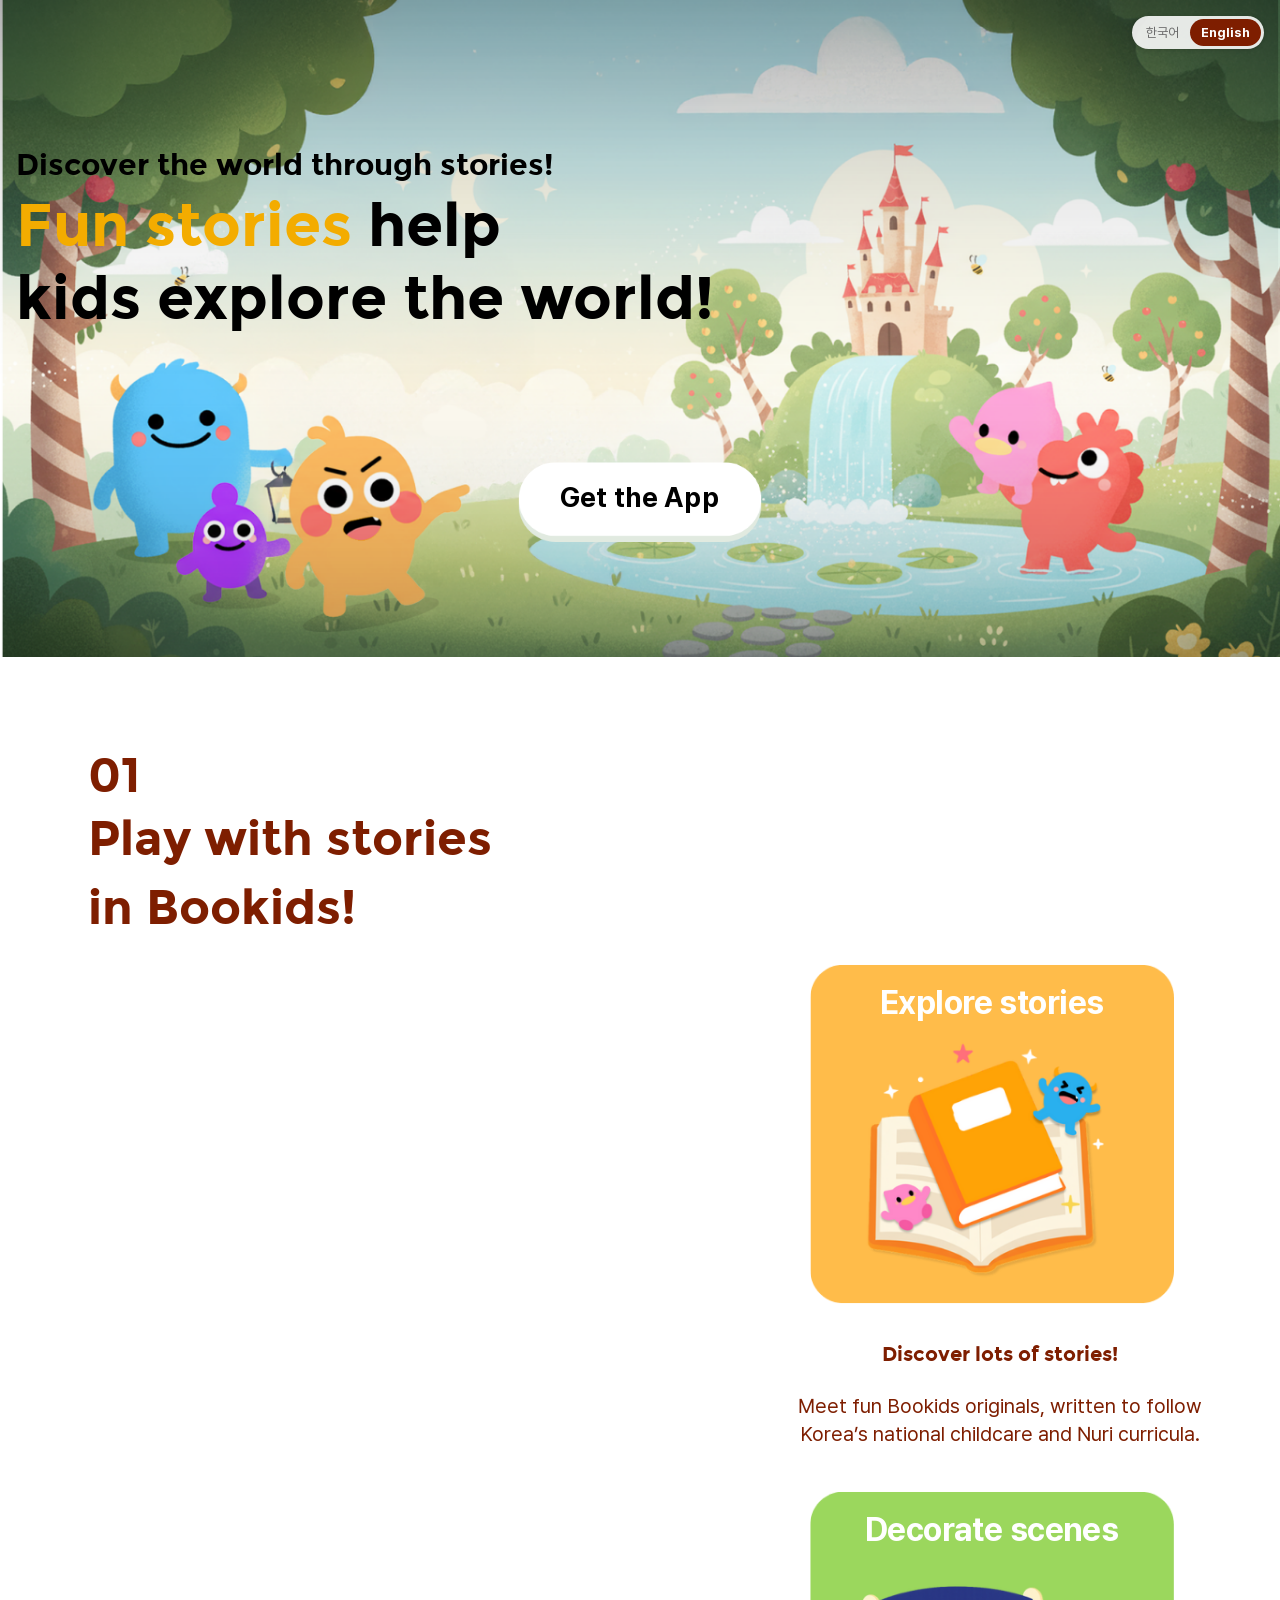
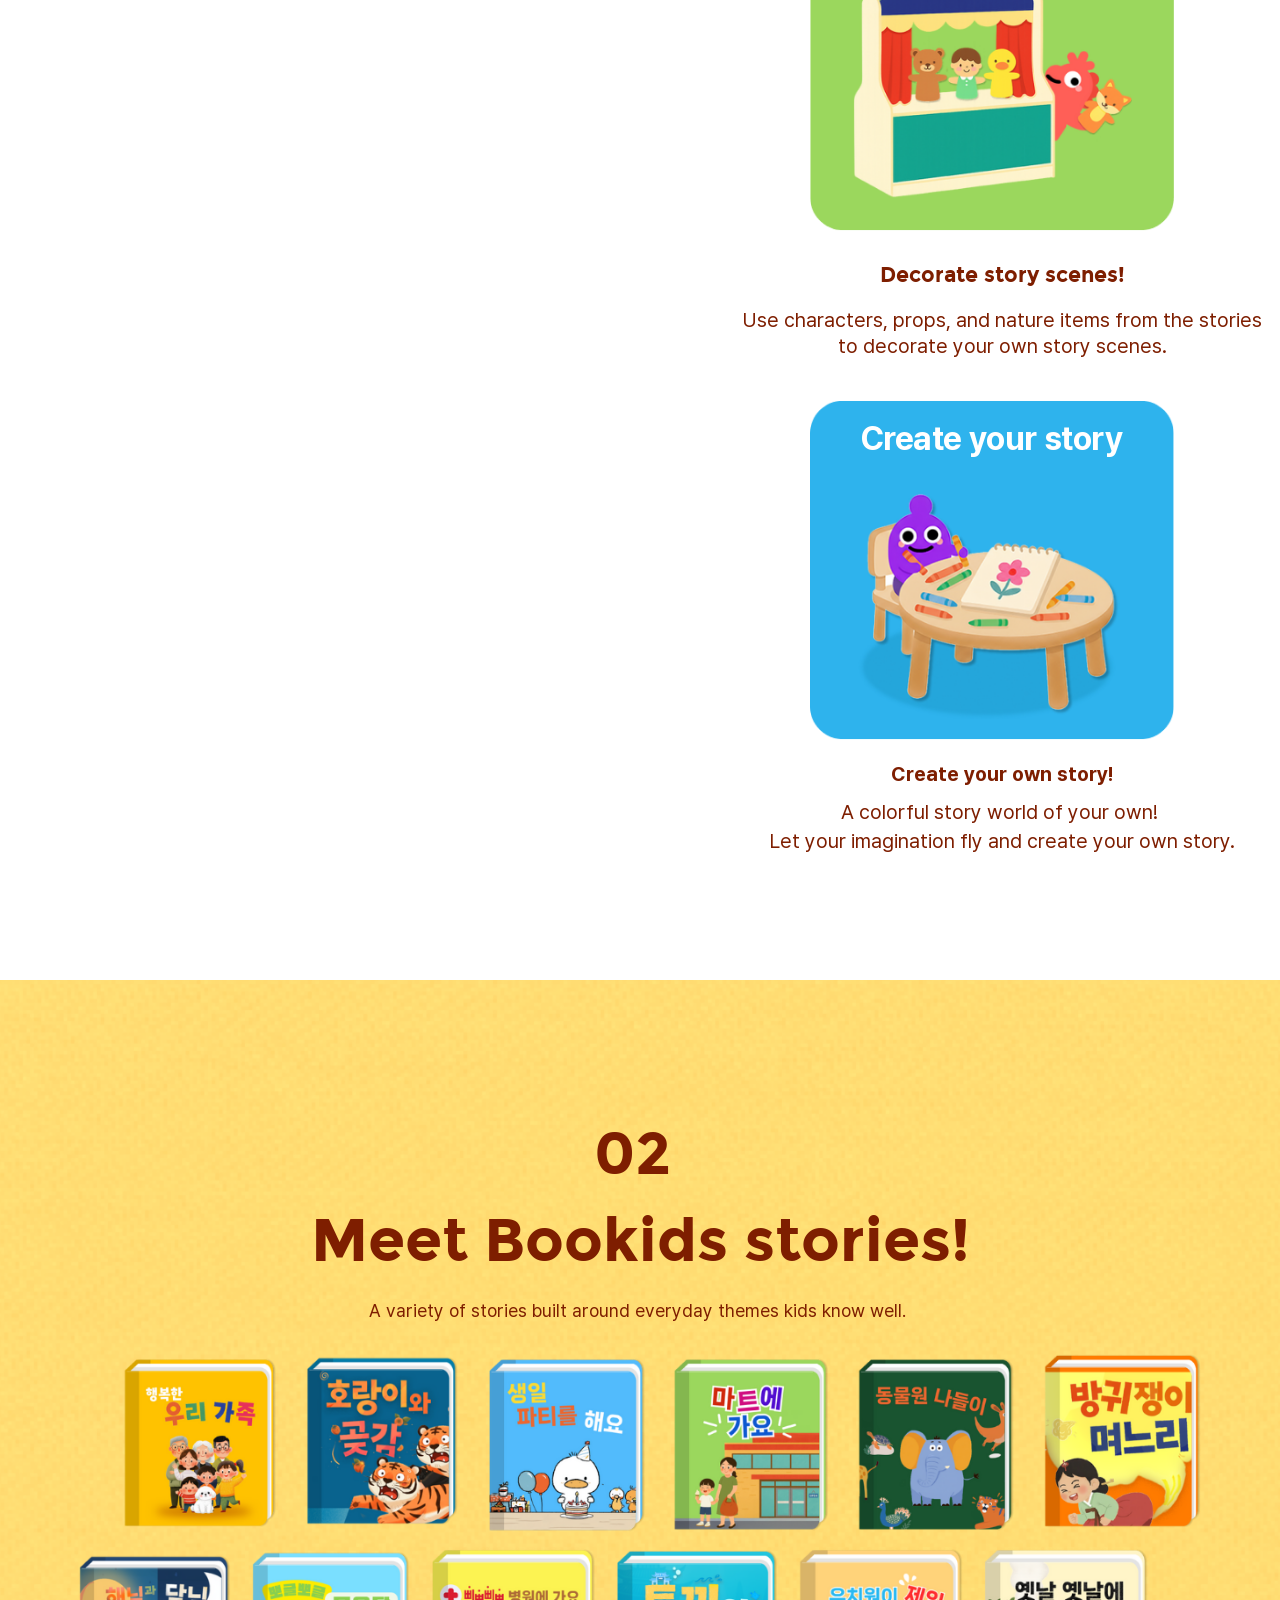
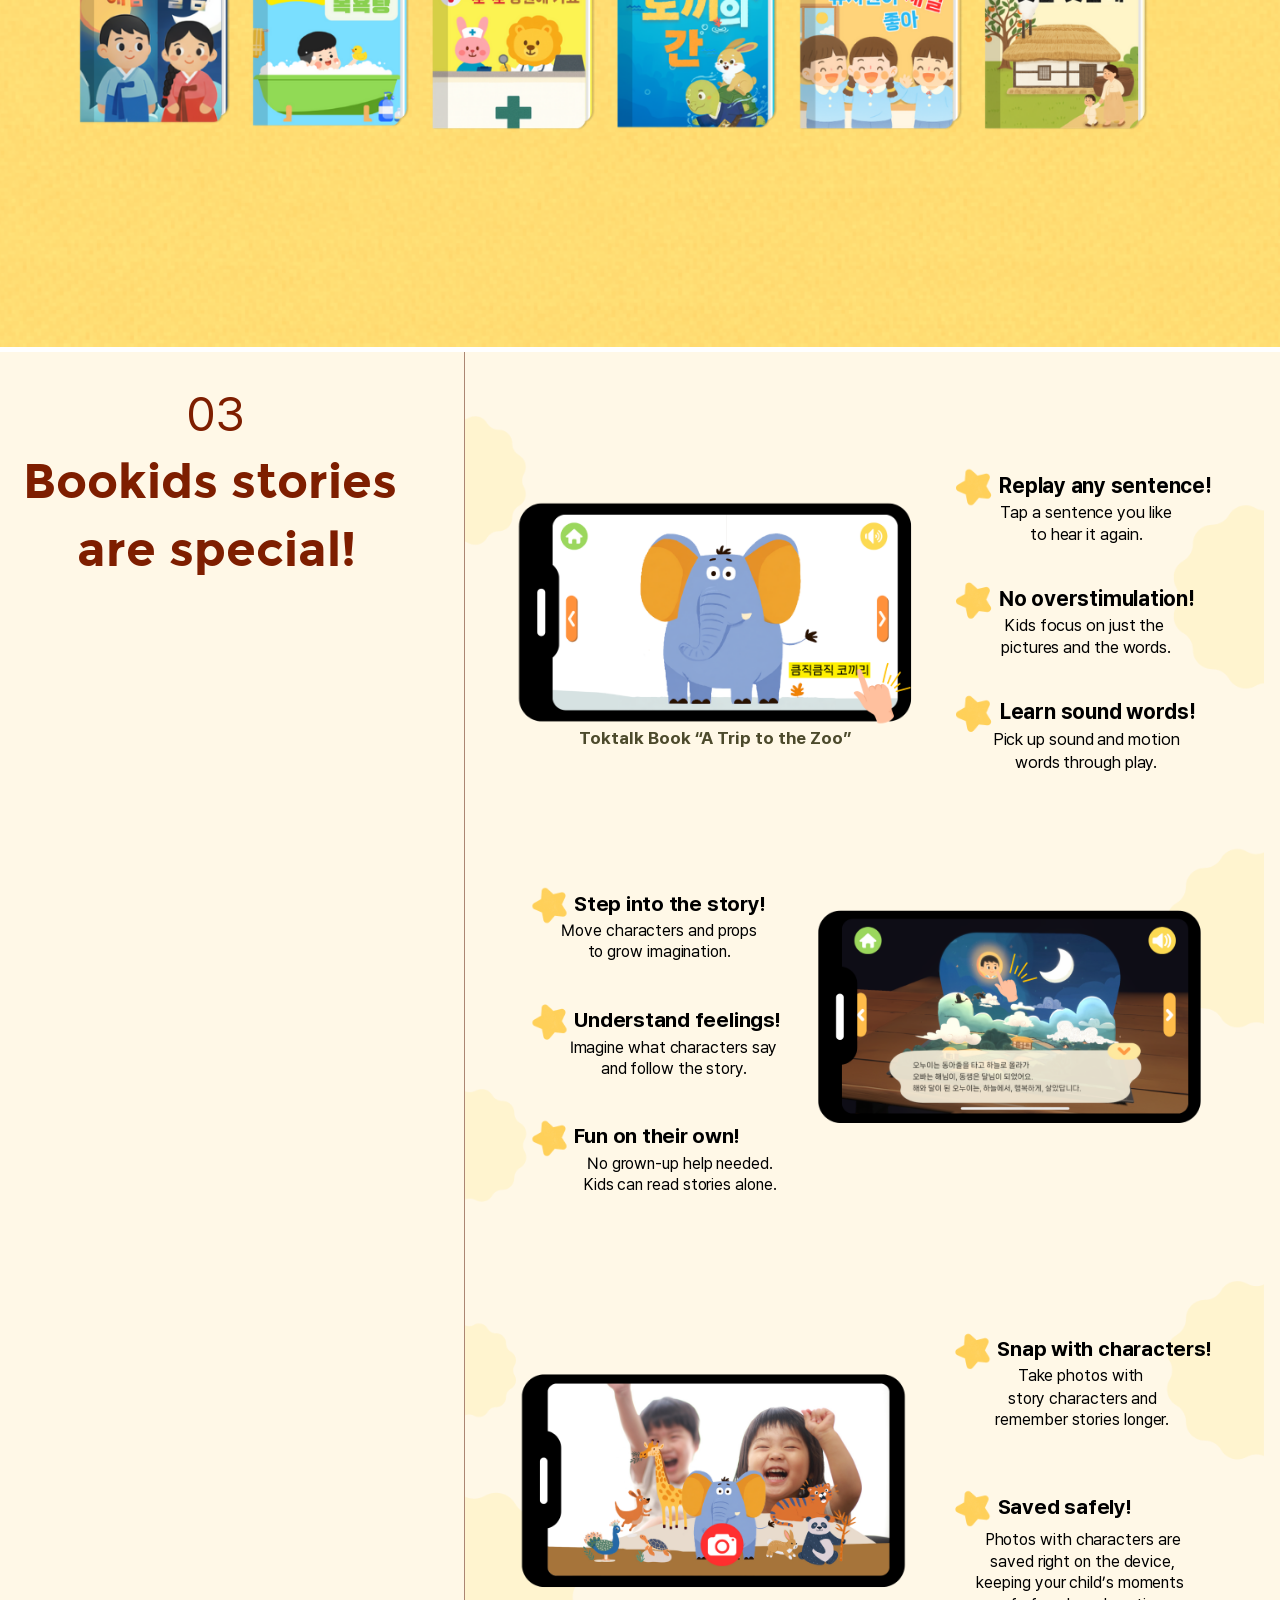
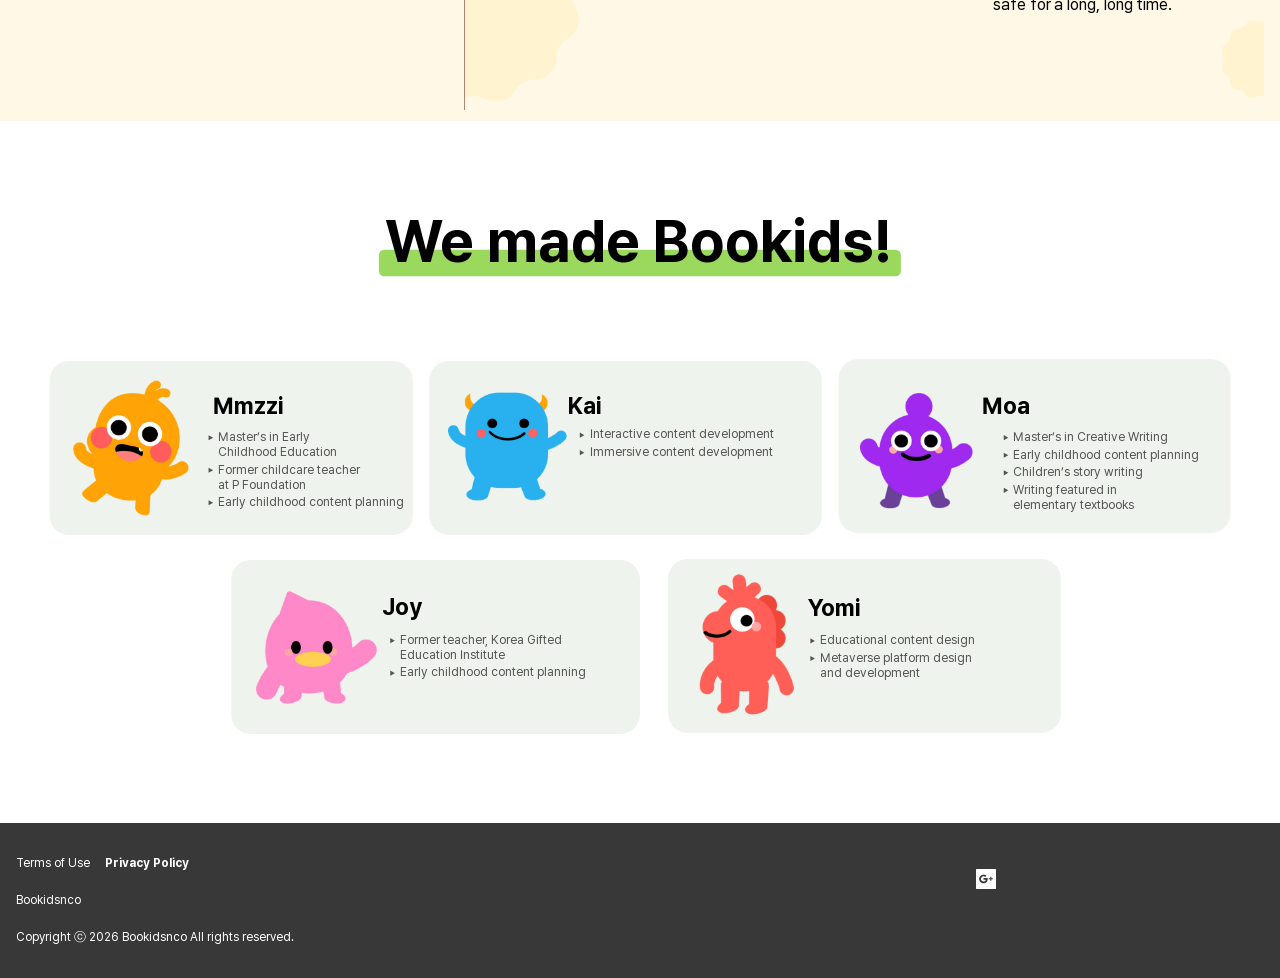
==== commit e9935cf9: "Bookids&co 를 Bookidsnco 로 수정." ====
--- a/kr/en/apps/Bookids/index.html
+++ b/kr/en/apps/Bookids/index.html
@@ -409,21 +409,6 @@
 			</div>
 		</section>
 
-		<section class="mo-info">
-			<div class="col">
-				<div class="mo-info__line" data-anim="fadeInUp" data-dur="0.7"><div class="a"></div></div>
-				<div class="pic mo-info__logo" data-anim="fadeInUp" data-dur="0.7">
-					<img class="a" src="../../../../assets/images/logo.png" width="673" height="262" alt="Bookids" loading="lazy">
-				</div>
-				<div class="t mo-info__text" data-anim="fadeInUp" data-dur="0.7">
-					<div class="a">
-						<p class="ac"><span class="f13">Bookids&amp;Co | CEO Kim Miji<br>Business registration no. 0399-43-01420&nbsp;</span></p>
-						<p class="ac"><span class="f13">ddb.universe@gamail.com<br>Terms of Use | Privacy Policy</span></p>
-					</div>
-				</div>
-			</div>
-		</section>
-
 	</div>
 </main>
 
@@ -434,8 +419,8 @@
 				<li><a href="?mode=policy" data-policy="policy">Terms of Use</a></li>
 				<li class="is-bold"><a href="?mode=privacy" data-policy="privacy">Privacy Policy</a></li>
 			</ul>
-			<div class="footer__brand">Bookids</div>
-			<div class="footer__copy">Copyright ⓒ 2026 Bookids All rights reserved.</div>
+			<div class="footer__brand" data-company-name></div>
+			<div class="footer__copy">Copyright ⓒ 2026 <span data-company-name></span> All rights reserved.</div>
 		</div>
 		<div class="footer__sns">
 			<a href="mailto:support@bookidsnco.com">
--- a/assets/css/style.css
+++ b/assets/css/style.css
@@ -682,33 +682,6 @@
 	padding-bottom: 8px;
 }
 
-/* ---------- 사업자 정보 ---------- */
-
-.mo-info .col {
-	padding-top: 8px;
-	padding-bottom: 8px;
-}
-
-.mo-info__line {
-	margin: 40px 0 34px;
-}
-
-.mo-info__line > .a {
-	height: 1px;
-	border-top: 1px solid rgba(89, 22, 1, 0.5);
-}
-
-.mo-info__logo {
-	margin-bottom: 32px;
-}
-
-.mo-info__logo img {
-	width: auto;
-	height: 35px;
-}
-
-.mo-info__text { margin-bottom: 40px; }
-
 /* ==========================================================================
    하단(푸터)
    ========================================================================== */
